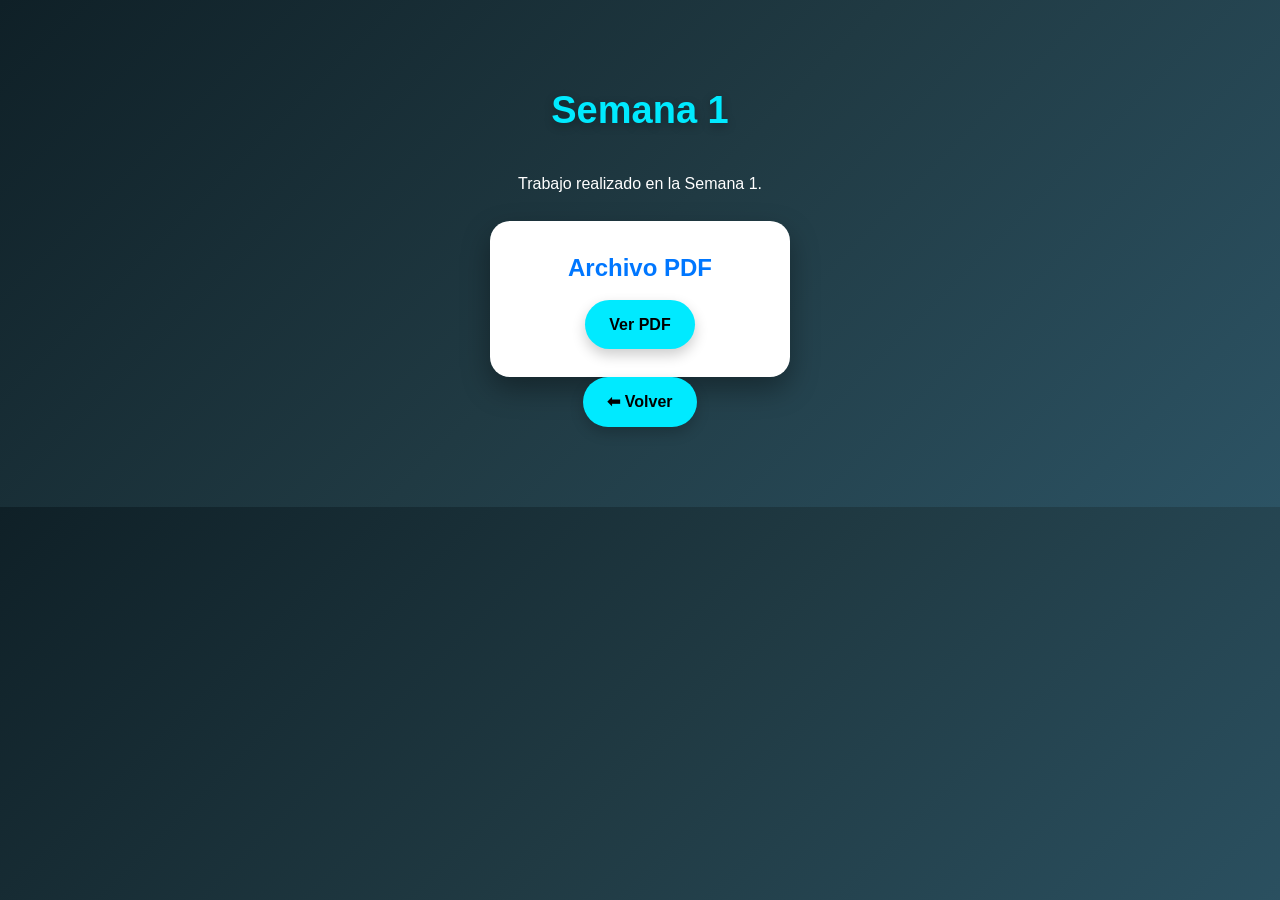
==== Semana 1/Index.html @ e11ccbf2 "Base 1" ====
<!DOCTYPE html>
<html lang="es">

<head>
<meta charset="UTF-8">
<title>Semana 1</title>
<link rel="stylesheet" href="../styles.css">
</head>

<body>

<section>

<h2>Semana 1</h2>

<p>Trabajo realizado en la Semana 1.</p>

<div class="cards">

<div class="card">

<h3>Archivo PDF</h3>

<a href="APLICACIONES 3.pdf" class="btn-doc">
Ver PDF
</a>

</div>

</div>

<a href="../index.html" class="btn-doc">
⬅ Volver
</a>

</section>

</body>
</html>
---- styles.css ----
/* =========================
   RESET GENERAL
========================= */

*{
margin:0;
padding:0;
box-sizing:border-box;
scroll-behavior:smooth;
font-family:'Segoe UI',Tahoma,Geneva,Verdana,sans-serif;
}

/* =========================
   BODY
========================= */

body{
background:linear-gradient(135deg,#0f2027,#203a43,#2c5364);
color:white;
line-height:1.6;
}

/* =========================
   NAVBAR
========================= */

nav{
display:flex;
justify-content:space-between;
align-items:center;
padding:18px 40px;
background:rgba(0,0,0,0.75);
backdrop-filter:blur(10px);
position:sticky;
top:0;
z-index:1000;
box-shadow:0 4px 12px rgba(0,0,0,0.30);
}

.logo{
display:flex;
align-items:center;
gap:12px;
font-size:20px;
font-weight:bold;
color:#00eaff;
}

.logo-img{
width:60px;
height:60px;
object-fit:contain;
background:white;
padding:5px;
border-radius:12px;
box-shadow:0 6px 15px rgba(0,0,0,0.30);
}

nav ul{
display:flex;
list-style:none;
gap:22px;
flex-wrap:wrap;
}

nav ul li a{
text-decoration:none;
color:white;
font-weight:600;
transition:0.3s;
}

nav ul li a:hover{
color:#00eaff;
}

/* =========================
   HERO
========================= */

.hero{
min-height:100vh;
display:flex;
flex-direction:column;
justify-content:center;
align-items:center;
text-align:center;
padding:40px;
}

.foto-perfil{
width:200px;
height:200px;
border-radius:50%;
object-fit:cover;
border:6px solid #00eaff;
box-shadow:0 10px 30px rgba(0,0,0,0.45);
margin-bottom:25px;
}

.hero h1{
font-size:52px;
color:#00eaff;
margin-bottom:18px;
text-shadow:0 3px 10px rgba(0,0,0,0.35);
}

.descripcion{
max-width:900px;
font-size:20px;
line-height:1.9;
color:#eafcff;
margin:auto;
}

/* =========================
   SECCIONES
========================= */

section{
padding:80px 40px;
text-align:center;
}

h2{
font-size:38px;
color:#00eaff;
margin-bottom:30px;
text-shadow:0 3px 10px rgba(0,0,0,0.30);
}

/* =========================
   BLOQUES ESPECIALES
========================= */

#herramientas{
background:rgba(255,255,255,0.04);
border-top:3px solid #00eaff;
border-bottom:3px solid #00eaff;
}

#unidad1{
background:rgba(0,0,0,0.18);
border-top:3px solid #00eaff;
border-bottom:3px solid #00eaff;
}

#unidad2{
background:rgba(0,0,0,0.18);
border-top:3px solid #0077ff;
border-bottom:3px solid #0077ff;
}

/* =========================
   CARDS
========================= */

.cards{
display:flex;
justify-content:center;
flex-wrap:wrap;
gap:28px;
margin-top:25px;
}

.card{
background:white;
color:#111;
width:300px;
padding:28px;
border-radius:20px;
box-shadow:0 12px 28px rgba(0,0,0,0.35);
transition:0.35s;
text-align:center;
}

.card:hover{
transform:translateY(-10px);
box-shadow:0 18px 35px rgba(0,0,0,0.45);
}

.card h3{
font-size:24px;
color:#0077ff;
margin-bottom:12px;
}

.card p{
font-size:16px;
margin-bottom:18px;
color:#333;
}

/* =========================
   BOTONES
========================= */

.btn-doc{
display:inline-block;
padding:12px 24px;
background:#00eaff;
color:#000;
text-decoration:none;
font-weight:bold;
border-radius:30px;
transition:0.3s;
box-shadow:0 6px 14px rgba(0,0,0,0.20);
}

.btn-doc:hover{
background:#0077ff;
color:white;
transform:scale(1.05);
}

/* =========================
   FOOTER
========================= */

footer{
background:#000;
padding:25px;
text-align:center;
font-size:15px;
margin-top:40px;
color:#ddd;
}

/* =========================
   RESPONSIVE TABLET
========================= */

@media(max-width:900px){

nav{
flex-direction:column;
gap:15px;
padding:20px;
}

nav ul{
justify-content:center;
}

.hero h1{
font-size:38px;
}

.descripcion{
font-size:18px;
}

}

/* =========================
   RESPONSIVE CELULAR
========================= */

@media(max-width:600px){

.logo{
flex-direction:column;
font-size:16px;
text-align:center;
}

.logo-img{
width:55px;
height:55px;
}

.hero{
padding:25px;
min-height:auto;
}

.foto-perfil{
width:160px;
height:160px;
}

.hero h1{
font-size:28px;
}

.descripcion{
font-size:16px;
line-height:1.7;
}

section{
padding:60px 20px;
}

h2{
font-size:28px;
}

.card{
width:100%;
max-width:320px;
padding:22px;
}

}
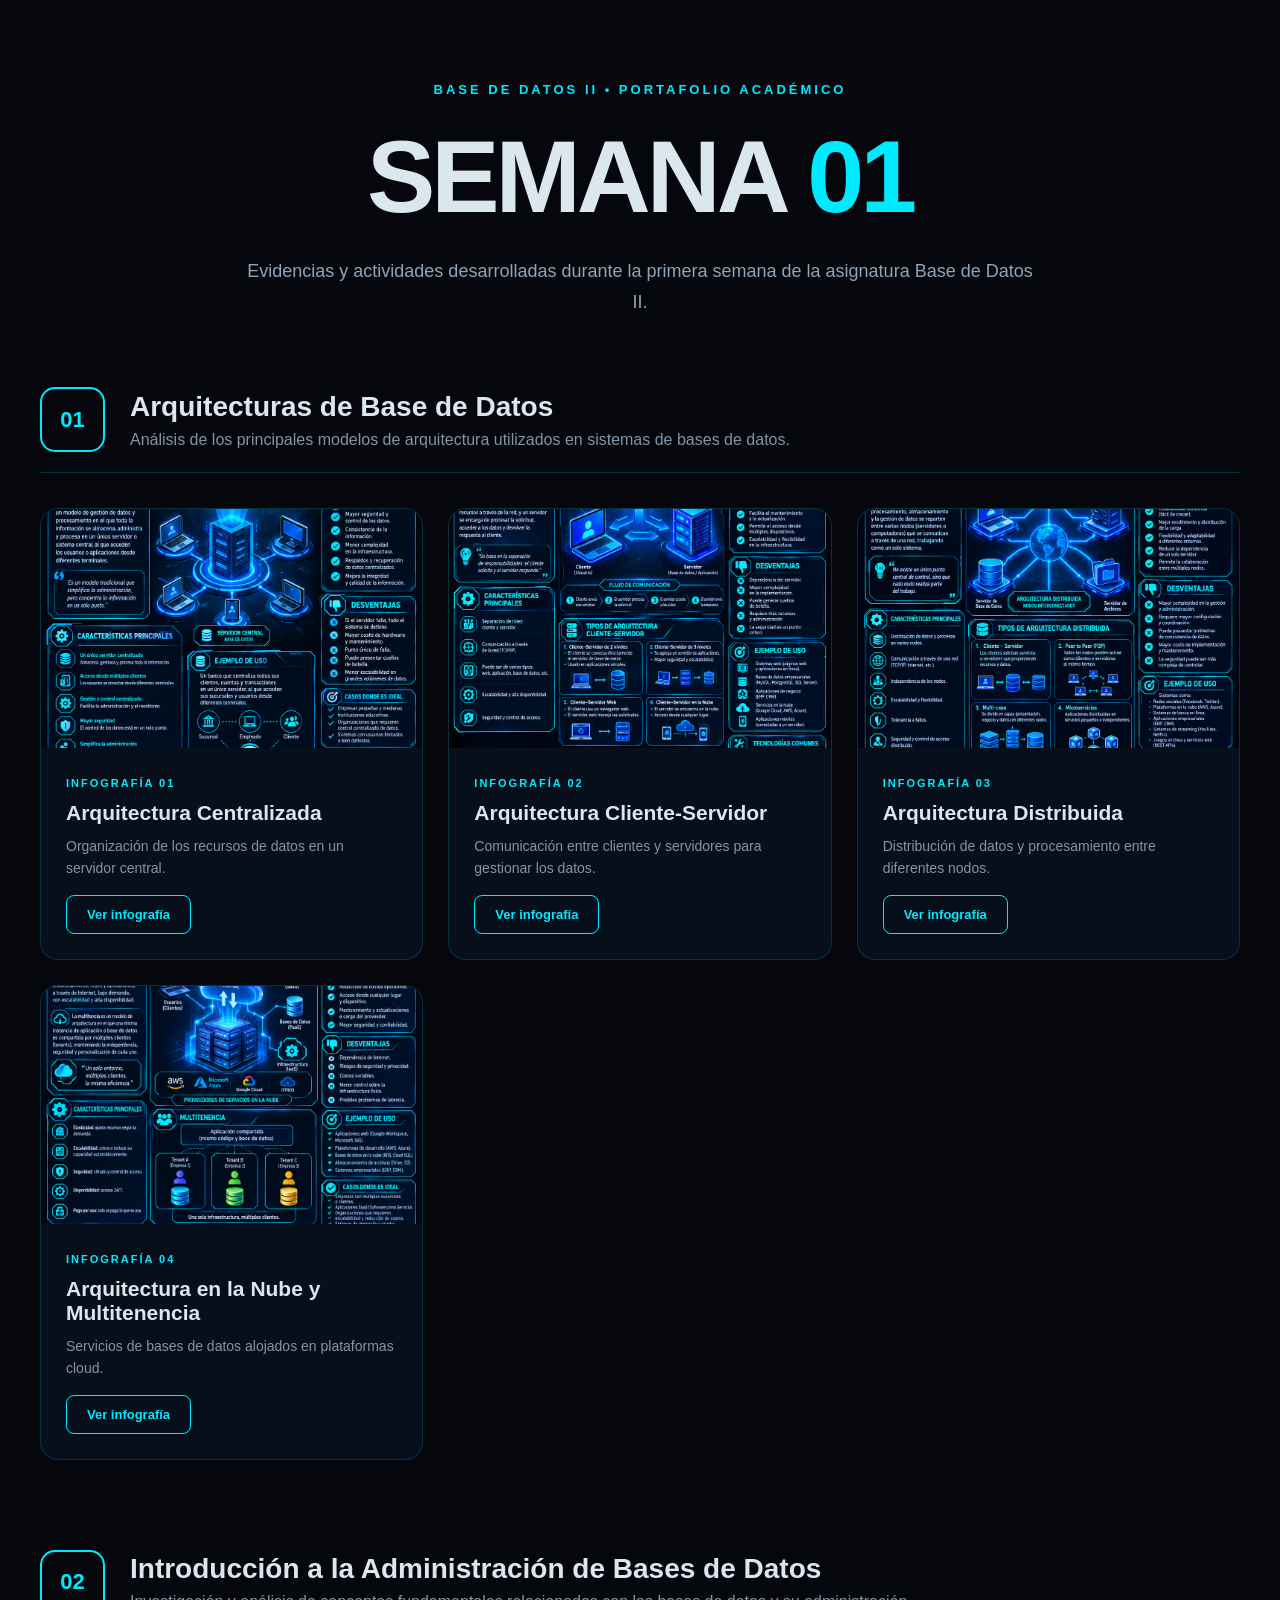
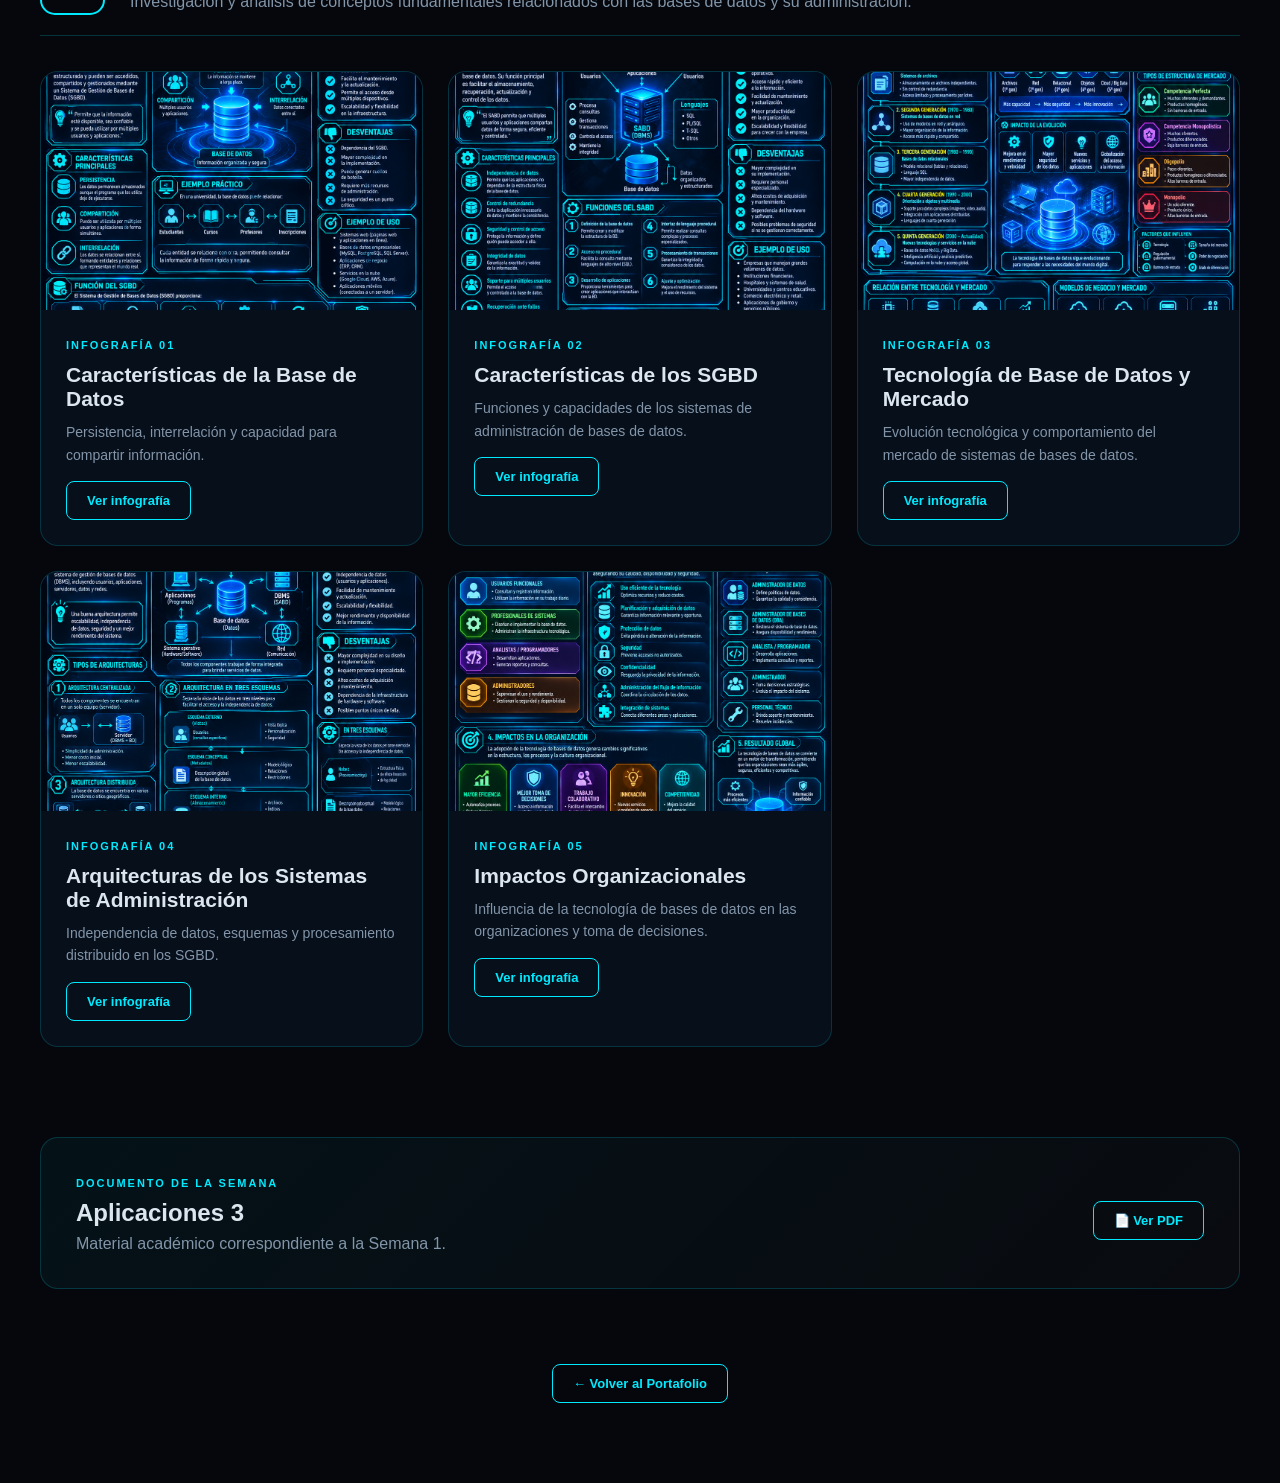
==== commit cb35bb9f: "1" ====
--- a/Semana 1/Index.html
+++ b/Semana 1/Index.html
@@ -2,38 +2,481 @@
 <html lang="es">
 
 <head>
-<meta charset="UTF-8">
-<title>Semana 1</title>
-<link rel="stylesheet" href="../styles.css">
+    <meta charset="UTF-8">
+
+    <meta name="viewport" content="width=device-width, initial-scale=1.0">
+
+    <title>Semana 1 | Base de Datos II</title>
+
+    <link rel="stylesheet" href="../styles.css">
 </head>
 
 <body>
 
-<section>
-
-<h2>Semana 1</h2>
-
-<p>Trabajo realizado en la Semana 1.</p>
-
-<div class="cards">
-
-<div class="card">
-
-<h3>Archivo PDF</h3>
-
-<a href="APLICACIONES 3.pdf" class="btn-doc">
-Ver PDF
-</a>
-
-</div>
-
-</div>
-
-<a href="../index.html" class="btn-doc">
-⬅ Volver
-</a>
+<section class="week-page">
+
+    <!-- ENCABEZADO -->
+
+    <div class="week-header">
+
+        <span class="week-label">
+            BASE DE DATOS II • PORTAFOLIO ACADÉMICO
+        </span>
+
+        <h1>
+            SEMANA <span>01</span>
+        </h1>
+
+        <p>
+            Evidencias y actividades desarrolladas durante la primera semana
+            de la asignatura Base de Datos II.
+        </p>
+
+    </div>
+
+
+    <!-- ACTIVIDAD 01 -->
+
+    <div class="activity-section">
+
+        <div class="activity-title">
+
+            <span class="activity-number">
+                01
+            </span>
+
+            <div>
+                <h2>Arquitecturas de Base de Datos</h2>
+
+                <p>
+                    Análisis de los principales modelos de arquitectura
+                    utilizados en sistemas de bases de datos.
+                </p>
+            </div>
+
+        </div>
+
+
+        <div class="infografia-grid">
+
+
+            <!-- CENTRALIZADA -->
+
+            <article class="infografia-card">
+
+                <div class="infografia-image">
+
+                    <img
+                        src="infografias/actividad-01/arquitectura-centralizada.png"
+                        alt="Arquitectura Centralizada">
+
+                </div>
+
+                <div class="infografia-info">
+
+                    <span>INFOGRAFÍA 01</span>
+
+                    <h3>
+                        Arquitectura Centralizada
+                    </h3>
+
+                    <p>
+                        Organización de los recursos de datos
+                        en un servidor central.
+                    </p>
+
+                    <a
+                        href="infografias/actividad-01/arquitectura-centralizada.png"
+                        target="_blank"
+                        class="btn-doc">
+                        Ver infografía
+                    </a>
+
+                </div>
+
+            </article>
+
+
+            <!-- CLIENTE SERVIDOR -->
+
+            <article class="infografia-card">
+
+                <div class="infografia-image">
+
+                    <img
+                        src="infografias/actividad-01/arquitectura-cliente-servidor.png"
+                        alt="Arquitectura Cliente Servidor">
+
+                </div>
+
+                <div class="infografia-info">
+
+                    <span>INFOGRAFÍA 02</span>
+
+                    <h3>
+                        Arquitectura Cliente-Servidor
+                    </h3>
+
+                    <p>
+                        Comunicación entre clientes y servidores
+                        para gestionar los datos.
+                    </p>
+
+                    <a
+                        href="infografias/actividad-01/arquitectura-cliente-servidor.png"
+                        target="_blank"
+                        class="btn-doc">
+                        Ver infografía
+                    </a>
+
+                </div>
+
+            </article>
+
+
+            <!-- DISTRIBUIDA -->
+
+            <article class="infografia-card">
+
+                <div class="infografia-image">
+
+                    <img
+                        src="infografias/actividad-01/arquitectura-distribuida.png"
+                        alt="Arquitectura Distribuida">
+
+                </div>
+
+                <div class="infografia-info">
+
+                    <span>INFOGRAFÍA 03</span>
+
+                    <h3>
+                        Arquitectura Distribuida
+                    </h3>
+
+                    <p>
+                        Distribución de datos y procesamiento
+                        entre diferentes nodos.
+                    </p>
+
+                    <a
+                        href="infografias/actividad-01/arquitectura-distribuida.png"
+                        target="_blank"
+                        class="btn-doc">
+                        Ver infografía
+                    </a>
+
+                </div>
+
+            </article>
+
+
+            <!-- NUBE -->
+
+            <article class="infografia-card">
+
+                <div class="infografia-image">
+
+                    <img
+                        src="infografias/actividad-01/arquitectura-nube-multitenencia.png"
+                        alt="Arquitectura en la Nube y Multitenencia">
+
+                </div>
+
+                <div class="infografia-info">
+
+                    <span>INFOGRAFÍA 04</span>
+
+                    <h3>
+                        Arquitectura en la Nube y Multitenencia
+                    </h3>
+
+                    <p>
+                        Servicios de bases de datos alojados
+                        en plataformas cloud.
+                    </p>
+
+                    <a
+                        href="infografias/actividad-01/arquitectura-nube-multitenencia.png"
+                        target="_blank"
+                        class="btn-doc">
+                        Ver infografía
+                    </a>
+
+                </div>
+
+            </article>
+
+
+        </div>
+
+    </div>
+
+
+    <!-- ACTIVIDAD 02 -->
+
+    <div class="activity-section">
+
+        <div class="activity-title">
+
+            <span class="activity-number">
+                02
+            </span>
+
+            <div>
+
+                <h2>
+                    Introducción a la Administración de Bases de Datos
+                </h2>
+
+                <p>
+                    Investigación y análisis de conceptos fundamentales
+                    relacionados con las bases de datos y su administración.
+                </p>
+
+            </div>
+
+        </div>
+
+
+        <div class="infografia-grid">
+
+
+            <!-- CARACTERÍSTICAS BD -->
+
+            <article class="infografia-card">
+
+                <div class="infografia-image">
+
+                    <img
+                        src="infografias/actividad-02/caracteristicas-base-datos.png"
+                        alt="Características de la Base de Datos">
+
+                </div>
+
+                <div class="infografia-info">
+
+                    <span>INFOGRAFÍA 01</span>
+
+                    <h3>
+                        Características de la Base de Datos
+                    </h3>
+
+                    <p>
+                        Persistencia, interrelación y capacidad
+                        para compartir información.
+                    </p>
+
+                    <a
+                        href="infografias/actividad-02/caracteristicas-base-datos.png"
+                        target="_blank"
+                        class="btn-doc">
+                        Ver infografía
+                    </a>
+
+                </div>
+
+            </article>
+
+
+            <!-- SGBD -->
+
+            <article class="infografia-card">
+
+                <div class="infografia-image">
+
+                    <img
+                        src="infografias/actividad-02/caracteristicas-sgbd.png"
+                        alt="Características de los Sistemas de Administración de Bases de Datos">
+
+                </div>
+
+                <div class="infografia-info">
+
+                    <span>INFOGRAFÍA 02</span>
+
+                    <h3>
+                        Características de los SGBD
+                    </h3>
+
+                    <p>
+                        Funciones y capacidades de los sistemas
+                        de administración de bases de datos.
+                    </p>
+
+                    <a
+                        href="infografias/actividad-02/caracteristicas-sgbd.png"
+                        target="_blank"
+                        class="btn-doc">
+                        Ver infografía
+                    </a>
+
+                </div>
+
+            </article>
+
+
+            <!-- TECNOLOGÍA -->
+
+            <article class="infografia-card">
+
+                <div class="infografia-image">
+
+                    <img
+                        src="infografias/actividad-02/tecnologia-base-datos-mercado.png"
+                        alt="Tecnología de Base de Datos y Mercado">
+
+                </div>
+
+                <div class="infografia-info">
+
+                    <span>INFOGRAFÍA 03</span>
+
+                    <h3>
+                        Tecnología de Base de Datos y Mercado
+                    </h3>
+
+                    <p>
+                        Evolución tecnológica y comportamiento
+                        del mercado de sistemas de bases de datos.
+                    </p>
+
+                    <a
+                        href="infografias/actividad-02/tecnologia-base-datos-mercado.png"
+                        target="_blank"
+                        class="btn-doc">
+                        Ver infografía
+                    </a>
+
+                </div>
+
+            </article>
+
+
+            <!-- ARQUITECTURAS SGBD -->
+
+            <article class="infografia-card">
+
+                <div class="infografia-image">
+
+                    <img
+                        src="infografias/actividad-02/arquitecturas-sistemas-administracion.png"
+                        alt="Arquitecturas de los Sistemas de Administración de Bases de Datos">
+
+                </div>
+
+                <div class="infografia-info">
+
+                    <span>INFOGRAFÍA 04</span>
+
+                    <h3>
+                        Arquitecturas de los Sistemas de Administración
+                    </h3>
+
+                    <p>
+                        Independencia de datos, esquemas y procesamiento
+                        distribuido en los SGBD.
+                    </p>
+
+                    <a
+                        href="infografias/actividad-02/arquitecturas-sistemas-administracion.png"
+                        target="_blank"
+                        class="btn-doc">
+                        Ver infografía
+                    </a>
+
+                </div>
+
+            </article>
+
+
+            <!-- IMPACTOS -->
+
+            <article class="infografia-card">
+
+                <div class="infografia-image">
+
+                    <img
+                        src="infografias/actividad-02/impactos-organizacionales.png"
+                        alt="Impactos Organizacionales de la Tecnología de Bases de Datos">
+
+                </div>
+
+                <div class="infografia-info">
+
+                    <span>INFOGRAFÍA 05</span>
+
+                    <h3>
+                        Impactos Organizacionales
+                    </h3>
+
+                    <p>
+                        Influencia de la tecnología de bases de datos
+                        en las organizaciones y toma de decisiones.
+                    </p>
+
+                    <a
+                        href="infografias/actividad-02/impactos-organizacionales.png"
+                        target="_blank"
+                        class="btn-doc">
+                        Ver infografía
+                    </a>
+
+                </div>
+
+            </article>
+
+
+        </div>
+
+    </div>
+
+
+    <!-- DOCUMENTO -->
+
+    <div class="document-section">
+
+        <div>
+
+            <span>
+                DOCUMENTO DE LA SEMANA
+            </span>
+
+            <h2>
+                Aplicaciones 3
+            </h2>
+
+            <p>
+                Material académico correspondiente a la Semana 1.
+            </p>
+
+        </div>
+
+        <a
+            href="APLICACIONES 3.pdf"
+            target="_blank"
+            class="btn-doc">
+            📄 Ver PDF
+        </a>
+
+    </div>
+
+
+    <!-- VOLVER -->
+
+    <div class="back-section">
+
+        <a
+            href="../index.html"
+            class="btn-doc">
+            ← Volver al Portafolio
+        </a>
+
+    </div>
+
 
 </section>
 
 </body>
+
 </html>
--- a/styles.css
+++ b/styles.css
@@ -1,305 +1,2133 @@
-/* =========================
-   RESET GENERAL
-========================= */
-
-*{
-margin:0;
-padding:0;
-box-sizing:border-box;
-scroll-behavior:smooth;
-font-family:'Segoe UI',Tahoma,Geneva,Verdana,sans-serif;
-}
-
-/* =========================
-   BODY
-========================= */
-
-body{
-background:linear-gradient(135deg,#0f2027,#203a43,#2c5364);
-color:white;
-line-height:1.6;
-}
-
-/* =========================
+/* =========================================================
+   VARIABLES
+========================================================= */
+
+:root {
+    --void: #05070c;
+    --panel: #0a1220;
+    --panel-alt: #0d1a2c;
+    --panel-light: #13233a;
+    --cyan: #00e5ff;
+    --cyan-bright: #7cf5ff;
+    --crimson: #ff3860;
+    --crimson-bright: #ff7a92;
+    --steel: #dbe6ef;
+    --steel-dim: #8ba0b5;
+    --hairline: rgba(124, 245, 255, 0.16);
+    --shadow-deep: 0 24px 60px rgba(0, 0, 0, 0.55);
+}
+
+
+/* =========================================================
+   GENERAL
+========================================================= */
+
+* {
+    margin: 0;
+    padding: 0;
+    box-sizing: border-box;
+}
+
+html {
+    scroll-behavior: smooth;
+}
+
+body {
+    background: var(--void);
+    color: var(--steel);
+    font-family: 'Inter', sans-serif;
+    overflow-x: hidden;
+}
+
+body.modal-open {
+    overflow: hidden;
+}
+
+a {
+    text-decoration: none;
+    color: inherit;
+}
+
+button,
+input {
+    font-family: inherit;
+}
+
+
+/* =========================================================
+   HUD BACKGROUND
+========================================================= */
+
+.hud-grid {
+    position: fixed;
+    inset: 0;
+    pointer-events: none;
+    z-index: -1;
+    opacity: 0.3;
+    background-image:
+        linear-gradient(rgba(0, 229, 255, 0.04) 1px, transparent 1px),
+        linear-gradient(90deg, rgba(0, 229, 255, 0.04) 1px, transparent 1px);
+    background-size: 50px 50px;
+}
+
+
+/* =========================================================
+   LOGIN
+========================================================= */
+
+.login-screen {
+    position: fixed;
+    inset: 0;
+    z-index: 10000;
+    display: flex;
+    align-items: center;
+    justify-content: center;
+    background:
+        radial-gradient(circle at center, rgba(0, 229, 255, 0.08), transparent 35%),
+        var(--void);
+    transition: opacity 0.5s ease, visibility 0.5s ease;
+}
+
+.login-screen.hidden {
+    opacity: 0;
+    visibility: hidden;
+    pointer-events: none;
+}
+
+.login-box {
+    width: 420px;
+    max-width: calc(100% - 30px);
+    padding: 40px 35px 30px;
+    background: rgba(10, 18, 32, 0.96);
+    border: 1px solid var(--cyan);
+    position: relative;
+    box-shadow: 0 0 30px rgba(0, 229, 255, 0.15), var(--shadow-deep);
+    animation: loginPulse 3s infinite;
+}
+
+.login-line {
+    position: absolute;
+    top: 0;
+    left: 10%;
+    width: 80%;
+    height: 2px;
+    background: var(--cyan);
+    box-shadow: 0 0 15px var(--cyan);
+}
+
+.login-logo-container {
+    text-align: center;
+    margin-bottom: 15px;
+}
+
+.login-logo {
+    width: 80px;
+    height: 80px;
+    object-fit: contain;
+}
+
+.login-status {
+    text-align: center;
+    color: #00ff88;
+    font-family: 'Orbitron', sans-serif;
+    font-size: 10px;
+    letter-spacing: 2px;
+    margin-bottom: 15px;
+}
+
+.login-box h1 {
+    text-align: center;
+    color: white;
+    font-family: 'Orbitron', sans-serif;
+    font-size: 21px;
+    letter-spacing: 2px;
+}
+
+.login-subtitle {
+    text-align: center;
+    margin-top: 8px;
+    color: var(--cyan);
+    font-family: 'Rajdhani', sans-serif;
+    font-size: 13px;
+    font-weight: 600;
+    letter-spacing: 3px;
+}
+
+.login-divider {
+    height: 1px;
+    background: var(--hairline);
+    margin: 25px 0;
+}
+
+.input-group {
+    margin-bottom: 18px;
+}
+
+.input-group label {
+    display: block;
+    margin-bottom: 7px;
+    color: var(--steel-dim);
+    font-family: 'Rajdhani', sans-serif;
+    font-weight: 700;
+    font-size: 12px;
+    letter-spacing: 1px;
+}
+
+.input-group label i {
+    color: var(--cyan);
+    margin-right: 5px;
+}
+
+.input-group input {
+    width: 100%;
+    padding: 13px;
+    background: var(--void);
+    color: white;
+    border: 1px solid var(--hairline);
+    outline: none;
+}
+
+.input-group input:focus {
+    border-color: var(--cyan);
+    box-shadow: 0 0 12px rgba(0, 229, 255, 0.12);
+}
+
+.login-btn {
+    width: 100%;
+    padding: 14px;
+    border: 1px solid var(--cyan);
+    background: var(--cyan);
+    color: var(--void);
+    font-family: 'Orbitron', sans-serif;
+    font-size: 12px;
+    font-weight: 700;
+    letter-spacing: 1px;
+    cursor: pointer;
+    transition: 0.25s;
+}
+
+.login-btn:hover {
+    background: var(--cyan-bright);
+    box-shadow: 0 0 20px rgba(0, 229, 255, 0.3);
+}
+
+.login-error {
+    min-height: 20px;
+    margin-top: 12px;
+    text-align: center;
+    color: var(--crimson-bright);
+    font-size: 12px;
+}
+
+.login-footer {
+    margin-top: 20px;
+    padding-top: 15px;
+    border-top: 1px solid var(--hairline);
+    text-align: center;
+    color: var(--steel-dim);
+    font-size: 9px;
+    letter-spacing: 1px;
+}
+
+@keyframes loginPulse {
+    0%, 100% {
+        box-shadow: 0 0 30px rgba(0, 229, 255, 0.12), var(--shadow-deep);
+    }
+    50% {
+        box-shadow: 0 0 45px rgba(0, 229, 255, 0.22), var(--shadow-deep);
+    }
+}
+
+
+/* =========================================================
+   PORTFOLIO
+   NOTA: el transform de aquí crea un "containing block" nuevo,
+   por eso el chatbot, el reproductor y el modal de PDF viven
+   FUERA de este contenedor en el HTML (como hermanos de body),
+   para que su position:fixed se ancle siempre a la ventana.
+========================================================= */
+
+.portfolio-content {
+    opacity: 0;
+    visibility: hidden;
+    transform: translateY(15px);
+}
+
+.portfolio-content.visible {
+    opacity: 1;
+    visibility: visible;
+    transform: translateY(0);
+    transition: opacity 0.6s ease, transform 0.6s ease;
+}
+
+
+/* =========================================================
    NAVBAR
-========================= */
-
-nav{
-display:flex;
-justify-content:space-between;
-align-items:center;
-padding:18px 40px;
-background:rgba(0,0,0,0.75);
-backdrop-filter:blur(10px);
-position:sticky;
-top:0;
-z-index:1000;
-box-shadow:0 4px 12px rgba(0,0,0,0.30);
-}
-
-.logo{
-display:flex;
-align-items:center;
-gap:12px;
-font-size:20px;
-font-weight:bold;
-color:#00eaff;
-}
-
-.logo-img{
-width:60px;
-height:60px;
-object-fit:contain;
-background:white;
-padding:5px;
-border-radius:12px;
-box-shadow:0 6px 15px rgba(0,0,0,0.30);
-}
-
-nav ul{
-display:flex;
-list-style:none;
-gap:22px;
-flex-wrap:wrap;
-}
-
-nav ul li a{
-text-decoration:none;
-color:white;
-font-weight:600;
-transition:0.3s;
-}
-
-nav ul li a:hover{
-color:#00eaff;
-}
-
-/* =========================
+========================================================= */
+
+.navbar {
+    position: sticky;
+    top: 0;
+    z-index: 1000;
+    background: rgba(5, 7, 12, 0.92);
+    backdrop-filter: blur(12px);
+    border-bottom: 1px solid var(--hairline);
+}
+
+.nav-container {
+    max-width: 1250px;
+    margin: auto;
+    padding: 14px 25px;
+    display: flex;
+    align-items: center;
+    justify-content: space-between;
+    gap: 25px;
+}
+
+.brand {
+    display: flex;
+    align-items: center;
+    gap: 12px;
+}
+
+.brand img {
+    width: 48px;
+    height: 48px;
+    object-fit: contain;
+}
+
+.brand-text {
+    display: flex;
+    flex-direction: column;
+}
+
+.brand-text strong {
+    color: white;
+    font-family: 'Orbitron', sans-serif;
+    font-size: 14px;
+    letter-spacing: 1px;
+}
+
+.brand-text span {
+    color: var(--cyan);
+    font-family: 'Rajdhani', sans-serif;
+    font-weight: 700;
+    font-size: 11px;
+}
+
+.brand-text small {
+    color: var(--steel-dim);
+    font-size: 8px;
+    margin-top: 2px;
+}
+
+.nav-links {
+    display: flex;
+    gap: 20px;
+    flex-wrap: wrap;
+    justify-content: flex-end;
+}
+
+.nav-links a {
+    color: var(--steel-dim);
+    font-family: 'Rajdhani', sans-serif;
+    font-size: 13px;
+    font-weight: 700;
+    transition: 0.2s;
+}
+
+.nav-links a:hover {
+    color: var(--cyan);
+}
+
+
+/* =========================================================
    HERO
-========================= */
-
-.hero{
-min-height:100vh;
-display:flex;
-flex-direction:column;
-justify-content:center;
-align-items:center;
-text-align:center;
-padding:40px;
-}
-
-.foto-perfil{
-width:200px;
-height:200px;
-border-radius:50%;
-object-fit:cover;
-border:6px solid #00eaff;
-box-shadow:0 10px 30px rgba(0,0,0,0.45);
-margin-bottom:25px;
-}
-
-.hero h1{
-font-size:52px;
-color:#00eaff;
-margin-bottom:18px;
-text-shadow:0 3px 10px rgba(0,0,0,0.35);
-}
-
-.descripcion{
-max-width:900px;
-font-size:20px;
-line-height:1.9;
-color:#eafcff;
-margin:auto;
-}
-
-/* =========================
+========================================================= */
+
+.hero {
+    padding: 100px 25px 60px;
+}
+
+.hero-container {
+    max-width: 1100px;
+    margin: auto;
+    display: grid;
+    grid-template-columns: 1fr 320px;
+    align-items: center;
+    gap: 80px;
+}
+
+.eyebrow {
+    display: flex;
+    align-items: center;
+    gap: 8px;
+    color: var(--cyan);
+    font-family: 'Rajdhani', sans-serif;
+    font-weight: 700;
+    font-size: 12px;
+    letter-spacing: 2px;
+    margin-bottom: 20px;
+}
+
+.eyebrow span {
+    width: 8px;
+    height: 8px;
+    background: var(--crimson);
+    border-radius: 50%;
+    box-shadow: 0 0 12px var(--crimson);
+}
+
+.hero h1 {
+    color: white;
+    font-family: 'Orbitron', sans-serif;
+    font-size: clamp(42px, 7vw, 75px);
+    line-height: 0.98;
+    letter-spacing: -2px;
+}
+
+.hero h1 span {
+    color: transparent;
+    -webkit-text-stroke: 1px var(--cyan);
+}
+
+.hero-description {
+    max-width: 680px;
+    margin-top: 28px;
+    color: var(--steel-dim);
+    line-height: 1.7;
+    font-size: 16px;
+}
+
+.hero-description strong {
+    color: var(--cyan-bright);
+}
+
+.hero-info {
+    margin-top: 30px;
+    display: flex;
+    flex-direction: column;
+    gap: 10px;
+}
+
+.hero-info div {
+    color: var(--steel-dim);
+    font-size: 13px;
+}
+
+.hero-info i {
+    width: 20px;
+    color: var(--cyan);
+}
+
+
+/* FOTO */
+
+.hero-profile {
+    display: flex;
+    flex-direction: column;
+    align-items: center;
+}
+
+.profile-frame {
+    position: relative;
+    width: 260px;
+    height: 320px;
+    border: 1px solid var(--cyan);
+    padding: 8px;
+    background: var(--panel);
+}
+
+.profile-frame img {
+    width: 100%;
+    height: 100%;
+    object-fit: cover;
+    display: block;
+    filter: saturate(0.85);
+}
+
+.profile-corner {
+    position: absolute;
+    width: 25px;
+    height: 25px;
+    border-color: var(--crimson);
+    z-index: 2;
+}
+
+.top-left {
+    top: -5px;
+    left: -5px;
+    border-top: 3px solid;
+    border-left: 3px solid;
+}
+
+.top-right {
+    top: -5px;
+    right: -5px;
+    border-top: 3px solid;
+    border-right: 3px solid;
+}
+
+.bottom-left {
+    bottom: -5px;
+    left: -5px;
+    border-bottom: 3px solid;
+    border-left: 3px solid;
+}
+
+.bottom-right {
+    bottom: -5px;
+    right: -5px;
+    border-bottom: 3px solid;
+    border-right: 3px solid;
+}
+
+.profile-label {
+    width: 260px;
+    padding: 12px;
+    border: 1px solid var(--hairline);
+    border-top: none;
+    background: var(--panel-alt);
+}
+
+.profile-label span {
+    display: block;
+    color: var(--steel-dim);
+    font-size: 8px;
+    letter-spacing: 2px;
+}
+
+.profile-label strong {
+    color: white;
+    font-family: 'Orbitron', sans-serif;
+    font-size: 11px;
+}
+
+
+/* =========================================================
+   STATS
+========================================================= */
+
+.stats-section {
+    padding: 20px 25px 70px;
+}
+
+.stats-container {
+    max-width: 1100px;
+    margin: auto;
+    display: grid;
+    grid-template-columns: repeat(4, 1fr);
+    border: 1px solid var(--hairline);
+}
+
+.stat-card {
+    padding: 25px;
+    border-right: 1px solid var(--hairline);
+    background: rgba(10, 18, 32, 0.55);
+}
+
+.stat-card:last-child {
+    border-right: none;
+}
+
+.stat-card span {
+    display: block;
+    color: var(--steel-dim);
+    font-size: 9px;
+    letter-spacing: 2px;
+    margin-bottom: 8px;
+}
+
+.stat-card strong {
+    color: var(--cyan);
+    font-family: 'Orbitron', sans-serif;
+    font-size: 13px;
+}
+
+
+/* =========================================================
    SECCIONES
-========================= */
-
-section{
-padding:80px 40px;
-text-align:center;
-}
-
-h2{
-font-size:38px;
-color:#00eaff;
-margin-bottom:30px;
-text-shadow:0 3px 10px rgba(0,0,0,0.30);
-}
-
-/* =========================
-   BLOQUES ESPECIALES
-========================= */
-
-#herramientas{
-background:rgba(255,255,255,0.04);
-border-top:3px solid #00eaff;
-border-bottom:3px solid #00eaff;
-}
-
-#unidad1{
-background:rgba(0,0,0,0.18);
-border-top:3px solid #00eaff;
-border-bottom:3px solid #00eaff;
-}
-
-#unidad2{
-background:rgba(0,0,0,0.18);
-border-top:3px solid #0077ff;
-border-bottom:3px solid #0077ff;
-}
-
-/* =========================
-   CARDS
-========================= */
-
-.cards{
-display:flex;
-justify-content:center;
-flex-wrap:wrap;
-gap:28px;
-margin-top:25px;
-}
-
-.card{
-background:white;
-color:#111;
-width:300px;
-padding:28px;
-border-radius:20px;
-box-shadow:0 12px 28px rgba(0,0,0,0.35);
-transition:0.35s;
-text-align:center;
-}
-
-.card:hover{
-transform:translateY(-10px);
-box-shadow:0 18px 35px rgba(0,0,0,0.45);
-}
-
-.card h3{
-font-size:24px;
-color:#0077ff;
-margin-bottom:12px;
-}
-
-.card p{
-font-size:16px;
-margin-bottom:18px;
-color:#333;
-}
-
-/* =========================
-   BOTONES
-========================= */
-
-.btn-doc{
-display:inline-block;
-padding:12px 24px;
-background:#00eaff;
-color:#000;
-text-decoration:none;
-font-weight:bold;
-border-radius:30px;
-transition:0.3s;
-box-shadow:0 6px 14px rgba(0,0,0,0.20);
-}
-
-.btn-doc:hover{
-background:#0077ff;
-color:white;
-transform:scale(1.05);
-}
-
-/* =========================
+========================================================= */
+
+.section {
+    max-width: 1100px;
+    margin: auto;
+    padding: 80px 25px;
+}
+
+.section-heading {
+    display: flex;
+    align-items: center;
+    gap: 18px;
+    margin-bottom: 35px;
+}
+
+.section-number {
+    color: var(--crimson);
+    font-family: 'Orbitron', sans-serif;
+    font-size: 20px;
+}
+
+.section-heading span {
+    color: var(--cyan);
+    font-size: 10px;
+    font-weight: 700;
+    letter-spacing: 2px;
+}
+
+.section-heading h2 {
+    margin-top: 5px;
+    color: white;
+    font-family: 'Orbitron', sans-serif;
+    font-size: clamp(20px, 4vw, 30px);
+}
+
+
+/* =========================================================
+   INFORMACIÓN
+========================================================= */
+
+.info-grid {
+    display: grid;
+    grid-template-columns: repeat(2, 1fr);
+    gap: 15px;
+}
+
+.info-card {
+    padding: 25px;
+    min-height: 190px;
+    border: 1px solid var(--hairline);
+    background: var(--panel);
+    transition: 0.25s;
+}
+
+.info-card:hover {
+    border-color: var(--cyan);
+    transform: translateY(-3px);
+}
+
+.large-card {
+    grid-column: span 2;
+}
+
+.card-icon {
+    color: var(--cyan);
+    font-size: 22px;
+    margin-bottom: 20px;
+}
+
+.info-card > span {
+    color: var(--steel-dim);
+    font-size: 9px;
+    letter-spacing: 2px;
+}
+
+.info-card h3 {
+    color: white;
+    margin-top: 7px;
+    font-family: 'Rajdhani', sans-serif;
+    font-size: 22px;
+}
+
+.info-card p {
+    margin-top: 6px;
+    color: var(--steel-dim);
+}
+
+
+/* =========================================================
+   UNIDAD I
+========================================================= */
+
+.unit-intro {
+    display: flex;
+    gap: 20px;
+    align-items: flex-start;
+    padding: 25px;
+    margin-bottom: 25px;
+    border-left: 3px solid var(--cyan);
+    background: var(--panel);
+}
+
+.unit-badge {
+    padding: 10px;
+    border: 1px solid var(--crimson);
+    color: var(--crimson-bright);
+    font-family: 'Orbitron', sans-serif;
+    font-size: 10px;
+    white-space: nowrap;
+}
+
+.unit-intro h3 {
+    color: white;
+    font-family: 'Rajdhani', sans-serif;
+    font-size: 22px;
+}
+
+.unit-intro p {
+    margin-top: 8px;
+    color: var(--steel-dim);
+    line-height: 1.6;
+}
+
+.material-card {
+    display: flex;
+    gap: 20px;
+    align-items: flex-start;
+    padding: 25px;
+    margin-bottom: 25px;
+    border: 1px solid var(--crimson);
+    background: linear-gradient(135deg, rgba(255, 56, 96, 0.06), rgba(0, 229, 255, 0.04));
+    cursor: pointer;
+    transition: 0.25s;
+}
+
+.material-card:hover {
+    border-color: var(--crimson-bright);
+    box-shadow: 0 0 18px rgba(255, 56, 96, 0.08);
+}
+
+.material-card:focus-visible {
+    outline: 2px solid var(--crimson);
+    outline-offset: 3px;
+}
+
+.material-icon {
+    min-width: 50px;
+    height: 50px;
+    display: flex;
+    align-items: center;
+    justify-content: center;
+    border: 1px solid var(--crimson);
+    color: var(--crimson-bright);
+    font-size: 20px;
+}
+
+.material-content {
+    flex: 1;
+}
+
+.material-content > span {
+    color: var(--crimson-bright);
+    font-size: 9px;
+    letter-spacing: 2px;
+}
+
+.material-content h3 {
+    margin: 7px 0;
+    color: white;
+    font-family: 'Rajdhani', sans-serif;
+    font-size: 19px;
+}
+
+.material-content p {
+    color: var(--steel-dim);
+    line-height: 1.55;
+    font-size: 13px;
+}
+
+.weeks-grid {
+    display: grid;
+    grid-template-columns: repeat(2, 1fr);
+    gap: 15px;
+}
+
+.week-card {
+    display: flex;
+    gap: 18px;
+    padding: 25px;
+    background: var(--panel);
+    border: 1px solid var(--hairline);
+    transition: 0.25s;
+    cursor: pointer;
+    position: relative;
+}
+
+.week-card:hover {
+    border-color: var(--cyan);
+    box-shadow: 0 0 18px rgba(0, 229, 255, 0.08);
+}
+
+.week-card:focus-visible {
+    outline: 2px solid var(--cyan);
+    outline-offset: 3px;
+}
+
+.week-number {
+    color: var(--crimson);
+    font-family: 'Orbitron', sans-serif;
+    font-size: 25px;
+    font-weight: 800;
+}
+
+.week-content {
+    flex: 1;
+}
+
+.week-content > span {
+    color: var(--cyan);
+    font-size: 9px;
+    letter-spacing: 2px;
+}
+
+.week-content h3 {
+    margin: 7px 0;
+    color: white;
+    font-family: 'Rajdhani', sans-serif;
+    font-size: 19px;
+}
+
+.week-content p {
+    color: var(--steel-dim);
+    line-height: 1.55;
+    font-size: 13px;
+}
+
+.week-pdf-hint {
+    margin-top: 14px;
+    display: inline-flex;
+    align-items: center;
+    gap: 7px;
+    padding: 6px 10px;
+    border: 1px solid var(--hairline);
+    color: var(--cyan);
+    font-family: 'Rajdhani', sans-serif;
+    font-size: 11px;
+    font-weight: 700;
+    letter-spacing: 0.5px;
+    transition: 0.2s;
+}
+
+.week-card:hover .week-pdf-hint {
+    border-color: var(--cyan);
+    background: rgba(0, 229, 255, 0.06);
+}
+
+
+/* =========================================================
+   UNIDADES
+========================================================= */
+
+.units-grid {
+    display: grid;
+    grid-template-columns: repeat(3, 1fr);
+    gap: 15px;
+}
+
+.unit-card {
+    padding: 25px;
+    background: var(--panel);
+    border: 1px solid var(--hairline);
+    min-height: 310px;
+    transition: 0.25s;
+}
+
+.unit-card:hover {
+    border-color: var(--cyan);
+    transform: translateY(-4px);
+}
+
+.unit-card-top {
+    display: flex;
+    justify-content: space-between;
+    align-items: center;
+    color: var(--cyan);
+}
+
+.unit-card-top span {
+    font-family: 'Orbitron', sans-serif;
+    font-size: 10px;
+}
+
+.unit-card-top i {
+    font-size: 20px;
+}
+
+.unit-card h3 {
+    margin-top: 30px;
+    color: white;
+    font-family: 'Rajdhani', sans-serif;
+    font-size: 21px;
+    line-height: 1.2;
+}
+
+.unit-card p {
+    margin-top: 15px;
+    color: var(--steel-dim);
+    line-height: 1.55;
+    font-size: 13px;
+}
+
+.unit-tags {
+    display: flex;
+    flex-wrap: wrap;
+    gap: 6px;
+    margin-top: 20px;
+}
+
+.unit-tags span {
+    padding: 5px 7px;
+    border: 1px solid var(--hairline);
+    color: var(--cyan);
+    font-size: 8px;
+    letter-spacing: 1px;
+}
+
+
+/* =========================================================
+   EVIDENCIAS
+========================================================= */
+
+.evidence-grid {
+    display: grid;
+    grid-template-columns: repeat(3, 1fr);
+    gap: 15px;
+}
+
+.evidence-card {
+    padding: 30px;
+    background: var(--panel);
+    border: 1px solid var(--hairline);
+}
+
+.evidence-icon {
+    width: 50px;
+    height: 50px;
+    display: flex;
+    align-items: center;
+    justify-content: center;
+    border: 1px solid var(--cyan);
+    color: var(--cyan);
+    font-family: 'Orbitron', sans-serif;
+    font-weight: 700;
+    margin-bottom: 20px;
+}
+
+.evidence-card h3 {
+    color: white;
+    font-family: 'Rajdhani', sans-serif;
+    font-size: 20px;
+}
+
+.evidence-card p {
+    margin-top: 10px;
+    color: var(--steel-dim);
+    font-size: 13px;
+    line-height: 1.6;
+}
+
+
+/* =========================================================
+   EVALUACIÓN
+========================================================= */
+
+.evaluation-grid {
+    display: grid;
+    grid-template-columns: 1fr 1fr;
+    gap: 20px;
+}
+
+.evaluation-chart,
+.requirements-card {
+    padding: 30px;
+    background: var(--panel);
+    border: 1px solid var(--hairline);
+}
+
+.percentage-item {
+    margin-bottom: 22px;
+}
+
+.percentage-item > div:first-child {
+    display: flex;
+    justify-content: space-between;
+    margin-bottom: 7px;
+}
+
+.percentage-item span {
+    color: var(--steel-dim);
+    font-size: 10px;
+    letter-spacing: 1px;
+}
+
+.percentage-item strong {
+    color: var(--cyan);
+    font-family: 'Orbitron', sans-serif;
+    font-size: 11px;
+}
+
+.percentage-bar {
+    width: 100%;
+    height: 6px;
+    background: var(--panel-light);
+}
+
+.percentage-bar span {
+    display: block;
+    height: 100%;
+    background: var(--cyan);
+}
+
+.requirement {
+    display: flex;
+    gap: 15px;
+    padding-bottom: 20px;
+    margin-bottom: 20px;
+    border-bottom: 1px solid var(--hairline);
+}
+
+.requirement:last-child {
+    border-bottom: none;
+    margin-bottom: 0;
+    padding-bottom: 0;
+}
+
+.requirement > i {
+    color: var(--cyan);
+    font-size: 20px;
+}
+
+.requirement span {
+    display: block;
+    color: var(--steel-dim);
+    font-size: 9px;
+    letter-spacing: 1px;
+}
+
+.requirement strong {
+    display: block;
+    margin-top: 3px;
+    color: white;
+    font-family: 'Orbitron', sans-serif;
+    font-size: 23px;
+}
+
+.requirement p {
+    margin-top: 5px;
+    color: var(--steel-dim);
+    font-size: 12px;
+}
+
+
+/* =========================================================
+   RAKION
+========================================================= */
+
+.rakion-section {
+    padding-top: 30px;
+}
+
+.rakion-box {
+    display: flex;
+    gap: 25px;
+    align-items: center;
+    padding: 35px;
+    border: 1px solid var(--crimson);
+    background: linear-gradient(135deg, rgba(255, 56, 96, 0.08), rgba(0, 229, 255, 0.04));
+}
+
+.rakion-icon {
+    min-width: 65px;
+    height: 65px;
+    display: flex;
+    align-items: center;
+    justify-content: center;
+    border: 1px solid var(--crimson);
+    color: var(--crimson);
+    font-size: 25px;
+}
+
+.rakion-box span {
+    color: var(--crimson-bright);
+    font-size: 9px;
+    letter-spacing: 2px;
+}
+
+.rakion-box h2 {
+    margin-top: 5px;
+    color: white;
+    font-family: 'Orbitron', sans-serif;
+    font-size: 23px;
+}
+
+.rakion-box p {
+    margin-top: 10px;
+    color: var(--steel-dim);
+    line-height: 1.6;
+}
+
+
+/* =========================================================
+   CONTACTO
+========================================================= */
+
+.contact-card {
+    display: grid;
+    grid-template-columns: repeat(2, 1fr);
+    border: 1px solid var(--hairline);
+}
+
+.contact-item {
+    display: flex;
+    gap: 15px;
+    padding: 25px;
+    border-right: 1px solid var(--hairline);
+    border-bottom: 1px solid var(--hairline);
+    background: var(--panel);
+}
+
+.contact-item > i {
+    color: var(--cyan);
+    font-size: 20px;
+}
+
+.contact-item span {
+    display: block;
+    color: var(--steel-dim);
+    font-size: 8px;
+    letter-spacing: 2px;
+}
+
+.contact-item strong {
+    display: block;
+    margin-top: 5px;
+    color: white;
+    font-family: 'Rajdhani', sans-serif;
+    font-size: 17px;
+}
+
+
+/* =========================================================
    FOOTER
-========================= */
-
-footer{
-background:#000;
-padding:25px;
-text-align:center;
-font-size:15px;
-margin-top:40px;
-color:#ddd;
-}
-
-/* =========================
-   RESPONSIVE TABLET
-========================= */
-
-@media(max-width:900px){
-
-nav{
-flex-direction:column;
-gap:15px;
-padding:20px;
-}
-
-nav ul{
-justify-content:center;
-}
-
-.hero h1{
-font-size:38px;
-}
-
-.descripcion{
-font-size:18px;
-}
-
-}
-
-/* =========================
-   RESPONSIVE CELULAR
-========================= */
-
-@media(max-width:600px){
-
-.logo{
-flex-direction:column;
-font-size:16px;
-text-align:center;
-}
-
-.logo-img{
-width:55px;
-height:55px;
-}
-
-.hero{
-padding:25px;
-min-height:auto;
-}
-
-.foto-perfil{
-width:160px;
-height:160px;
-}
-
-.hero h1{
-font-size:28px;
-}
-
-.descripcion{
-font-size:16px;
-line-height:1.7;
-}
-
-section{
-padding:60px 20px;
-}
-
-h2{
-font-size:28px;
-}
-
-.card{
-width:100%;
-max-width:320px;
-padding:22px;
-}
+========================================================= */
+
+.footer {
+    padding: 35px 25px;
+    border-top: 1px solid var(--hairline);
+    max-width: 1100px;
+    margin: auto;
+    display: flex;
+    justify-content: space-between;
+    align-items: center;
+}
+
+.footer strong {
+    display: block;
+    color: white;
+    font-family: 'Orbitron', sans-serif;
+    font-size: 10px;
+}
+
+.footer span {
+    display: block;
+    color: var(--cyan);
+    font-size: 9px;
+    margin-top: 5px;
+}
+
+.footer p {
+    color: var(--steel-dim);
+    font-size: 10px;
+}
+
+
+/* =========================================================
+   CHATBOT
+   (vive fuera de #portfolio en el HTML para que este
+   position:fixed quede anclado a la ventana, no al
+   contenedor con transform)
+========================================================= */
+
+.chatbot-container {
+    position: fixed;
+    right: 25px;
+    bottom: 25px;
+    z-index: 9999;
+}
+
+.chat-toggle {
+    width: 65px;
+    height: 65px;
+    border-radius: 50%;
+    border: 2px solid var(--cyan);
+    background: var(--panel);
+    color: var(--cyan);
+    font-size: 25px;
+    cursor: pointer;
+    box-shadow: 0 0 10px rgba(0, 229, 255, 0.4), 0 0 25px rgba(0, 229, 255, 0.15);
+    transition: 0.3s;
+}
+
+.chat-toggle:hover {
+    transform: scale(1.08);
+    box-shadow: 0 0 15px rgba(0, 229, 255, 0.7), 0 0 35px rgba(0, 229, 255, 0.3);
+}
+
+.chat-window {
+    position: absolute;
+    right: 0;
+    bottom: 80px;
+    width: 370px;
+    height: 550px;
+    background: rgba(5, 7, 12, 0.98);
+    border: 1px solid var(--cyan);
+    box-shadow: 0 0 20px rgba(0, 229, 255, 0.2), 0 25px 60px rgba(0, 0, 0, 0.7);
+    display: none;
+    flex-direction: column;
+    overflow: hidden;
+}
+
+.chat-window.active {
+    display: flex;
+    animation: chatOpen 0.25s ease;
+}
+
+@keyframes chatOpen {
+    from {
+        opacity: 0;
+        transform: translateY(15px) scale(0.96);
+    }
+    to {
+        opacity: 1;
+        transform: translateY(0) scale(1);
+    }
+}
+
+
+/* HEADER */
+
+.chat-header {
+    height: 75px;
+    min-height: 75px;
+    background: linear-gradient(135deg, rgba(0, 229, 255, 0.12), rgba(255, 56, 96, 0.08));
+    border-bottom: 1px solid var(--hairline);
+    display: flex;
+    align-items: center;
+    justify-content: space-between;
+    padding: 0 15px;
+}
+
+.chat-header-info {
+    display: flex;
+    align-items: center;
+    gap: 12px;
+}
+
+.bot-icon {
+    width: 43px;
+    height: 43px;
+    border: 1px solid var(--cyan);
+    display: flex;
+    align-items: center;
+    justify-content: center;
+    color: var(--cyan);
+    font-size: 19px;
+    background: var(--panel);
+}
+
+.chat-header h3 {
+    margin: 0;
+    color: white;
+    font-family: 'Orbitron', sans-serif;
+    font-size: 14px;
+    letter-spacing: 1px;
+}
+
+.chat-header span {
+    display: block;
+    margin-top: 4px;
+    font-size: 10px;
+    color: var(--steel-dim);
+    letter-spacing: 1px;
+}
+
+.chat-header span i {
+    color: #00ff88;
+    font-size: 7px;
+    margin-right: 4px;
+}
+
+.chat-close {
+    background: transparent;
+    border: none;
+    color: var(--steel-dim);
+    font-size: 20px;
+    cursor: pointer;
+}
+
+.chat-close:hover {
+    color: var(--crimson);
+}
+
+
+/* MENSAJES */
+
+.chat-messages {
+    flex: 1;
+    padding: 15px;
+    overflow-y: auto;
+    display: flex;
+    flex-direction: column;
+    gap: 12px;
+}
+
+.message {
+    max-width: 88%;
+    padding: 12px 14px;
+    font-size: 14px;
+    line-height: 1.45;
+    border-radius: 4px;
+}
+
+.bot-message {
+    align-self: flex-start;
+    background: var(--panel-alt);
+    border-left: 3px solid var(--cyan);
+    color: var(--steel);
+}
+
+.user-message {
+    align-self: flex-end;
+    background: rgba(255, 56, 96, 0.12);
+    border-right: 3px solid var(--crimson);
+    color: white;
+    text-align: right;
+}
+
+.message-label {
+    font-family: 'Orbitron', sans-serif;
+    font-size: 9px;
+    color: var(--cyan);
+    letter-spacing: 1px;
+    margin-bottom: 5px;
+}
+
+
+/* PREGUNTAS */
+
+.quick-questions {
+    padding: 10px;
+    border-top: 1px solid var(--hairline);
+    display: flex;
+    gap: 6px;
+    flex-wrap: wrap;
+    max-height: 115px;
+    overflow-y: auto;
+}
+
+.quick-btn {
+    background: transparent;
+    border: 1px solid var(--hairline);
+    color: var(--steel-dim);
+    padding: 5px 8px;
+    font-family: 'Rajdhani', sans-serif;
+    font-size: 11px;
+    cursor: pointer;
+    transition: 0.2s;
+}
+
+.quick-btn:hover {
+    color: var(--cyan);
+    border-color: var(--cyan);
+    background: rgba(0, 229, 255, 0.05);
+}
+
+
+/* INPUT */
+
+.chat-input-area {
+    display: flex;
+    padding: 10px;
+    border-top: 1px solid var(--hairline);
+    background: var(--panel);
+}
+
+.chat-input-area input {
+    flex: 1;
+    min-width: 0;
+    background: var(--void);
+    border: 1px solid var(--hairline);
+    outline: none;
+    color: white;
+    padding: 11px;
+    font-family: 'Rajdhani', sans-serif;
+    font-size: 14px;
+}
+
+.chat-input-area input:focus {
+    border-color: var(--cyan);
+}
+
+.chat-input-area button {
+    width: 45px;
+    margin-left: 6px;
+    border: 1px solid var(--cyan);
+    background: var(--cyan);
+    color: var(--void);
+    cursor: pointer;
+}
+
+.chat-input-area button:hover {
+    background: var(--cyan-bright);
+}
+
+
+/* SCROLL */
+
+.chat-messages::-webkit-scrollbar,
+.quick-questions::-webkit-scrollbar {
+    width: 5px;
+}
+
+.chat-messages::-webkit-scrollbar-thumb,
+.quick-questions::-webkit-scrollbar-thumb {
+    background: var(--cyan);
+}
+
+
+/* =========================================================
+   REPRODUCTOR DE MÚSICA
+   (también vive fuera de #portfolio, junto al chatbot,
+   por la misma razón del transform)
+========================================================= */
+
+.music-player {
+    position: fixed;
+    left: 25px;
+    bottom: 25px;
+    z-index: 9999;
+}
+
+.music-toggle {
+    width: 55px;
+    height: 55px;
+    border-radius: 50%;
+    border: 2px solid var(--crimson);
+    background: var(--panel);
+    color: var(--crimson-bright);
+    font-size: 18px;
+    cursor: pointer;
+    box-shadow: 0 0 10px rgba(255, 56, 96, 0.3), 0 0 25px rgba(255, 56, 96, 0.1);
+    transition: 0.3s;
+}
+
+.music-toggle:hover {
+    transform: scale(1.08);
+}
+
+.music-toggle.playing {
+    animation: musicPulse 1.8s infinite;
+}
+
+@keyframes musicPulse {
+    0%, 100% {
+        box-shadow: 0 0 10px rgba(255, 56, 96, 0.3), 0 0 25px rgba(255, 56, 96, 0.1);
+    }
+    50% {
+        box-shadow: 0 0 18px rgba(255, 56, 96, 0.6), 0 0 40px rgba(255, 56, 96, 0.25);
+    }
+}
+
+.music-note {
+    position: absolute;
+    top: -8px;
+    right: -8px;
+    width: 16px;
+    height: 16px;
+    display: none;
+    align-items: center;
+    justify-content: center;
+    background: var(--crimson);
+    color: white;
+    font-size: 8px;
+    border-radius: 50%;
+}
+
+.music-toggle.playing .music-note {
+    display: flex;
+}
+
+
+/* =========================================================
+   MODAL DE PDF POR SEMANA
+========================================================= */
+
+.pdf-modal {
+    position: fixed;
+    inset: 0;
+    z-index: 10001;
+    display: none;
+    align-items: center;
+    justify-content: center;
+    padding: 20px;
+    background: rgba(5, 7, 12, 0.85);
+    backdrop-filter: blur(6px);
+}
+
+.pdf-modal.active {
+    display: flex;
+    animation: chatOpen 0.2s ease;
+}
+
+.pdf-modal-box {
+    width: 100%;
+    max-width: 820px;
+    height: 85vh;
+    max-height: 720px;
+    background: rgba(5, 7, 12, 0.98);
+    border: 1px solid var(--cyan);
+    box-shadow: 0 0 30px rgba(0, 229, 255, 0.15), var(--shadow-deep);
+    display: flex;
+    flex-direction: column;
+}
+
+.pdf-modal-header {
+    padding: 20px 25px;
+    border-bottom: 1px solid var(--hairline);
+    display: flex;
+    justify-content: space-between;
+    align-items: flex-start;
+    background: linear-gradient(135deg, rgba(0, 229, 255, 0.1), rgba(255, 56, 96, 0.06));
+}
+
+.pdf-modal-header span {
+    color: var(--cyan);
+    font-size: 10px;
+    letter-spacing: 2px;
+}
+
+.pdf-modal-header h3 {
+    margin-top: 5px;
+    color: white;
+    font-family: 'Rajdhani', sans-serif;
+    font-size: 19px;
+}
+
+.pdf-modal-close {
+    background: transparent;
+    border: none;
+    color: var(--steel-dim);
+    font-size: 20px;
+    cursor: pointer;
+}
+
+.pdf-modal-close:hover {
+    color: var(--crimson);
+}
+
+.pdf-modal-body {
+    flex: 1;
+    padding: 20px 25px;
+    display: flex;
+    flex-direction: column;
+    gap: 15px;
+    overflow: hidden;
+}
+
+.pdf-viewer-wrap {
+    flex: 1;
+    border: 1px solid var(--hairline);
+    overflow: hidden;
+    display: none;
+}
+
+.pdf-viewer {
+    width: 100%;
+    height: 100%;
+    border: none;
+    background: white;
+}
+
+.pdf-empty-state {
+    flex: 1;
+    display: flex;
+    flex-direction: column;
+    align-items: center;
+    justify-content: center;
+    gap: 12px;
+    border: 1px dashed var(--hairline);
+    color: var(--steel-dim);
+    text-align: center;
+    padding: 20px;
+}
+
+.pdf-empty-state i {
+    font-size: 30px;
+    color: var(--cyan);
+}
+
+.pdf-modal-actions {
+    display: flex;
+    flex-wrap: wrap;
+    gap: 12px;
+    align-items: center;
+    border-top: 1px solid var(--hairline);
+    padding-top: 15px;
+}
+
+.pdf-upload-btn {
+    display: inline-flex;
+    align-items: center;
+    gap: 8px;
+    padding: 11px 16px;
+    border: 1px solid var(--cyan);
+    background: var(--cyan);
+    color: var(--void);
+    font-family: 'Rajdhani', sans-serif;
+    font-weight: 700;
+    font-size: 13px;
+    cursor: pointer;
+    transition: 0.2s;
+    white-space: nowrap;
+}
+
+.pdf-upload-btn:hover {
+    background: var(--cyan-bright);
+}
+
+.pdf-fixed-link {
+    display: flex;
+    gap: 8px;
+    flex: 1;
+    min-width: 220px;
+}
+
+.pdf-fixed-link input {
+    flex: 1;
+    min-width: 0;
+    background: var(--void);
+    border: 1px solid var(--hairline);
+    outline: none;
+    color: white;
+    padding: 10px;
+    font-size: 13px;
+}
+
+.pdf-fixed-link input:focus {
+    border-color: var(--cyan);
+}
+
+.pdf-fixed-link button {
+    padding: 10px 14px;
+    border: 1px solid var(--hairline);
+    background: transparent;
+    color: var(--steel-dim);
+    cursor: pointer;
+    font-family: 'Rajdhani', sans-serif;
+    font-size: 12px;
+    transition: 0.2s;
+    white-space: nowrap;
+}
+
+.pdf-fixed-link button:hover {
+    border-color: var(--cyan);
+    color: var(--cyan);
+}
+
+
+/* =========================================================
+   RESPONSIVE
+========================================================= */
+
+@media (max-width: 900px) {
+
+    .nav-container {
+        flex-direction: column;
+    }
+
+    .nav-links {
+        justify-content: center;
+    }
+
+    .hero-container {
+        grid-template-columns: 1fr;
+        text-align: center;
+    }
+
+    .hero-info {
+        align-items: center;
+    }
+
+    .hero-profile {
+        order: -1;
+    }
+
+    .stats-container {
+        grid-template-columns: repeat(2, 1fr);
+    }
+
+    .stat-card:nth-child(2) {
+        border-right: none;
+    }
+
+    .stat-card:nth-child(1),
+    .stat-card:nth-child(2) {
+        border-bottom: 1px solid var(--hairline);
+    }
+
+    .weeks-grid,
+    .units-grid,
+    .evidence-grid {
+        grid-template-columns: 1fr;
+    }
+
+    .large-card {
+        grid-column: span 1;
+    }
+
+    .evaluation-grid {
+        grid-template-columns: 1fr;
+    }
+}
+
+
+@media (max-width: 600px) {
+
+    .login-box {
+        padding: 30px 22px 25px;
+    }
+
+    .brand-text small {
+        display: none;
+    }
+
+    .nav-links {
+        gap: 12px;
+    }
+
+    .nav-links a {
+        font-size: 11px;
+    }
+
+    .hero {
+        padding-top: 60px;
+    }
+
+    .hero h1 {
+        font-size: 43px;
+    }
+
+    .profile-frame {
+        width: 220px;
+        height: 270px;
+    }
+
+    .profile-label {
+        width: 220px;
+    }
+
+    .stats-container {
+        grid-template-columns: 1fr;
+    }
+
+    .stat-card {
+        border-right: none;
+        border-bottom: 1px solid var(--hairline);
+    }
+
+    .stat-card:last-child {
+        border-bottom: none;
+    }
+
+    .info-grid,
+    .contact-card {
+        grid-template-columns: 1fr;
+    }
+
+    .unit-intro {
+        flex-direction: column;
+    }
+
+    .footer {
+        flex-direction: column;
+        gap: 15px;
+        text-align: center;
+    }
+
+    .chatbot-container {
+        right: 15px;
+        bottom: 15px;
+    }
+
+    .chat-window {
+        width: calc(100vw - 30px);
+        height: 520px;
+        right: 0;
+        bottom: 75px;
+    }
+
+    .chat-toggle {
+        width: 58px;
+        height: 58px;
+    }
+
+    .music-player {
+        left: 15px;
+        bottom: 15px;
+    }
+
+    .music-toggle {
+        width: 50px;
+        height: 50px;
+    }
+
+    .pdf-modal-box {
+        height: 90vh;
+    }
+
+    .pdf-modal-actions {
+        flex-direction: column;
+        align-items: stretch;
+    }
+}
+/* =====================================================
+   GALERÍA DE INFOGRAFÍAS · SEMANA 01
+   ===================================================== */
+.week-evidence-panel{
+    grid-column:1/-1;
+    margin:28px 0 8px;
+    padding:30px;
+    border:1px solid rgba(0,229,255,.22);
+    background:linear-gradient(145deg,rgba(7,18,31,.96),rgba(3,9,18,.96));
+    box-shadow:0 0 35px rgba(0,229,255,.08), inset 0 0 35px rgba(0,229,255,.025);
+    position:relative;
+    overflow:hidden;
+}
+.week-evidence-panel:before,.week-evidence-panel:after{
+    content:"";position:absolute;width:55px;height:55px;pointer-events:none;
+    border-color:var(--cyan);border-style:solid;opacity:.75;
+}
+.week-evidence-panel:before{left:0;top:0;border-width:2px 0 0 2px}
+.week-evidence-panel:after{right:0;bottom:0;border-width:0 2px 2px 0}
+.evidence-heading{margin-bottom:24px;max-width:850px}
+.evidence-kicker{font-family:var(--font-heading,Orbitron,sans-serif);font-size:11px;letter-spacing:2px;color:var(--cyan);font-weight:700}
+.evidence-kicker span{display:inline-block;width:8px;height:8px;border-radius:50%;background:#ff3864;box-shadow:0 0 12px #ff3864;margin-right:8px}
+.evidence-heading h3{margin:8px 0 7px;font-family:var(--font-heading,Orbitron,sans-serif);font-size:25px;line-height:1.2;color:#fff}
+.evidence-heading p{margin:0;color:#8194aa;line-height:1.6;font-size:13px}
+.infographic-grid{display:grid;grid-template-columns:repeat(3,minmax(0,1fr));gap:18px}
+.infographic-card{position:relative;border:1px solid rgba(76,126,163,.3);background:#07111d;overflow:hidden;cursor:pointer;transition:.3s ease;box-shadow:0 10px 28px rgba(0,0,0,.25)}
+.infographic-card:nth-child(4),.infographic-card:nth-child(5){grid-column:span 1}
+.infographic-card:hover,.infographic-card:focus{transform:translateY(-5px);border-color:rgba(0,229,255,.65);box-shadow:0 14px 38px rgba(0,229,255,.13);outline:none}
+.infographic-number{position:absolute;z-index:3;top:12px;left:12px;width:38px;height:38px;display:grid;place-items:center;background:rgba(3,10,19,.9);border:1px solid rgba(0,229,255,.6);color:var(--cyan);font-family:var(--font-heading,Orbitron,sans-serif);font-weight:800;font-size:14px;box-shadow:0 0 18px rgba(0,229,255,.16)}
+.infographic-image-wrap{height:330px;background:#02060b;display:flex;align-items:center;justify-content:center;overflow:hidden;border-bottom:1px solid rgba(0,229,255,.16)}
+.infographic-image-wrap img{width:100%;height:100%;object-fit:cover;object-position:center;transition:transform .5s ease}
+.infographic-card:hover .infographic-image-wrap img{transform:scale(1.035)}
+.infographic-info{padding:18px 18px 20px}
+.infographic-info>span{font-size:9px;letter-spacing:1.8px;color:var(--cyan);font-weight:700}
+.infographic-info h4{margin:7px 0 8px;color:#f2f7fb;font-family:var(--font-heading,Orbitron,sans-serif);font-size:15px;line-height:1.35}
+.infographic-info p{margin:0 0 15px;color:#8396aa;font-size:12px;line-height:1.5;min-height:54px}
+.infographic-btn{border:1px solid rgba(0,229,255,.45);background:rgba(0,229,255,.055);color:#dffcff;padding:9px 12px;font-family:var(--font-heading,Orbitron,sans-serif);font-size:9px;letter-spacing:1px;cursor:pointer;transition:.25s}
+.infographic-btn:hover{background:rgba(0,229,255,.14);border-color:var(--cyan);color:#fff}
+.infographic-modal{position:fixed;inset:0;z-index:9999;display:none;align-items:center;justify-content:center;padding:24px;background:rgba(1,5,10,.94);backdrop-filter:blur(10px)}
+.infographic-modal.active{display:flex}
+.infographic-modal-box{width:min(1050px,96vw);height:min(94vh,1000px);background:#06101b;border:1px solid rgba(0,229,255,.42);box-shadow:0 0 60px rgba(0,229,255,.13);display:flex;flex-direction:column}
+.infographic-modal-header{display:flex;align-items:center;justify-content:space-between;gap:20px;padding:15px 18px;border-bottom:1px solid rgba(0,229,255,.18)}
+.infographic-modal-header span{font-size:9px;letter-spacing:1.8px;color:var(--cyan)}
+.infographic-modal-header h3{margin:4px 0 0;color:#fff;font-family:var(--font-heading,Orbitron,sans-serif);font-size:16px}
+.infographic-modal-body{flex:1;min-height:0;padding:14px;display:flex;align-items:center;justify-content:center;overflow:auto;background:radial-gradient(circle at center,rgba(0,229,255,.05),transparent 50%)}
+.infographic-modal-body img{max-width:100%;max-height:100%;width:auto;height:auto;object-fit:contain;box-shadow:0 15px 50px rgba(0,0,0,.5)}
+@media (max-width:1050px){.infographic-grid{grid-template-columns:repeat(2,minmax(0,1fr))}.infographic-card:nth-child(4),.infographic-card:nth-child(5){grid-column:auto}}
+@media (max-width:650px){.week-evidence-panel{padding:20px 14px}.infographic-grid{grid-template-columns:1fr}.infographic-image-wrap{height:360px}.evidence-heading h3{font-size:19px}}
+/* =========================================
+   SEMANA 1 - PORTAFOLIO
+   ========================================= */
+
+.week-page {
+    max-width: 1400px;
+    margin: 0 auto;
+    padding: 80px 40px;
+}
+
+
+/* ENCABEZADO */
+
+.week-header {
+    margin-bottom: 70px;
+    text-align: center;
+}
+
+.week-label {
+    color: #00eaff;
+    font-size: 13px;
+    font-weight: 700;
+    letter-spacing: 3px;
+}
+
+.week-header h1 {
+    font-size: clamp(55px, 8vw, 110px);
+    margin: 20px 0;
+    font-weight: 900;
+    letter-spacing: -4px;
+}
+
+.week-header h1 span {
+    color: #00eaff;
+}
+
+.week-header p {
+    max-width: 800px;
+    margin: auto;
+    color: #91a4b8;
+    font-size: 18px;
+    line-height: 1.7;
+}
+
+
+/* ACTIVIDADES */
+
+.activity-section {
+    margin-bottom: 90px;
+}
+
+.activity-title {
+    display: flex;
+    align-items: center;
+    gap: 25px;
+    margin-bottom: 35px;
+    padding-bottom: 20px;
+    border-bottom: 1px solid rgba(0, 234, 255, 0.2);
+}
+
+.activity-number {
+    min-width: 65px;
+    height: 65px;
+
+    display: flex;
+    align-items: center;
+    justify-content: center;
+
+    border: 2px solid #00eaff;
+    border-radius: 15px;
+
+    color: #00eaff;
+    font-size: 22px;
+    font-weight: 900;
+}
+
+.activity-title h2 {
+    margin: 0 0 8px;
+    font-size: 28px;
+}
+
+.activity-title p {
+    margin: 0;
+    color: #8295a9;
+}
+
+
+/* GRID */
+
+.infografia-grid {
+    display: grid;
+
+    grid-template-columns:
+        repeat(auto-fit, minmax(320px, 1fr));
+
+    gap: 25px;
+}
+
+
+/* TARJETAS */
+
+.infografia-card {
+    overflow: hidden;
+
+    background: rgba(8, 17, 29, 0.9);
+
+    border: 1px solid rgba(0, 234, 255, 0.16);
+
+    border-radius: 18px;
+
+    transition:
+        transform 0.3s ease,
+        border-color 0.3s ease,
+        box-shadow 0.3s ease;
+}
+
+.infografia-card:hover {
+    transform: translateY(-8px);
+
+    border-color: #00eaff;
+
+    box-shadow:
+        0 15px 50px rgba(0, 234, 255, 0.12);
+}
+
+
+/* IMAGEN */
+
+.infografia-image {
+    width: 100%;
+    aspect-ratio: 16 / 10;
+
+    overflow: hidden;
+
+    background: #050b12;
+}
+
+.infografia-image img {
+    width: 100%;
+    height: 100%;
+
+    object-fit: cover;
+
+    display: block;
+
+    transition: transform 0.5s ease;
+}
+
+.infografia-card:hover .infografia-image img {
+    transform: scale(1.04);
+}
+
+
+/* INFORMACIÓN */
+
+.infografia-info {
+    padding: 25px;
+}
+
+.infografia-info span {
+    color: #00eaff;
+
+    font-size: 11px;
+
+    font-weight: 800;
+
+    letter-spacing: 2px;
+}
+
+.infografia-info h3 {
+    font-size: 21px;
+
+    margin:
+        10px 0 10px;
+}
+
+.infografia-info p {
+    color: #8295a9;
+
+    line-height: 1.6;
+
+    font-size: 14px;
+
+    min-height: 45px;
+}
+
+
+/* BOTONES */
+
+.btn-doc {
+    display: inline-flex;
+
+    align-items: center;
+    justify-content: center;
+
+    margin-top: 15px;
+
+    padding: 11px 20px;
+
+    border: 1px solid #00eaff;
+
+    border-radius: 8px;
+
+    color: #00eaff;
+
+    text-decoration: none;
+
+    font-size: 13px;
+
+    font-weight: 700;
+
+    transition:
+        background 0.3s ease,
+        color 0.3s ease;
+}
+
+.btn-doc:hover {
+    background: #00eaff;
+
+    color: #031018;
+}
+
+
+/* DOCUMENTO PDF */
+
+.document-section {
+    display: flex;
+
+    align-items: center;
+
+    justify-content: space-between;
+
+    gap: 30px;
+
+    padding: 35px;
+
+    margin-top: 30px;
+
+    border: 1px solid rgba(0, 234, 255, 0.18);
+
+    border-radius: 18px;
+
+    background:
+        linear-gradient(
+            135deg,
+            rgba(0, 234, 255, 0.05),
+            rgba(255, 255, 255, 0.02)
+        );
+}
+
+.document-section span {
+    color: #00eaff;
+
+    font-size: 11px;
+
+    font-weight: 800;
+
+    letter-spacing: 2px;
+}
+
+.document-section h2 {
+    margin: 8px 0;
+}
+
+.document-section p {
+    margin: 0;
+
+    color: #8295a9;
+}
+
+
+/* VOLVER */
+
+.back-section {
+    text-align: center;
+
+    margin-top: 60px;
+}
+
+
+/* RESPONSIVE */
+
+@media (max-width: 700px) {
+
+    .week-page {
+        padding: 50px 20px;
+    }
+
+    .activity-title {
+        align-items: flex-start;
+    }
+
+    .activity-title h2 {
+        font-size: 22px;
+    }
+
+    .document-section {
+        flex-direction: column;
+
+        align-items: flex-start;
+    }
 
 }
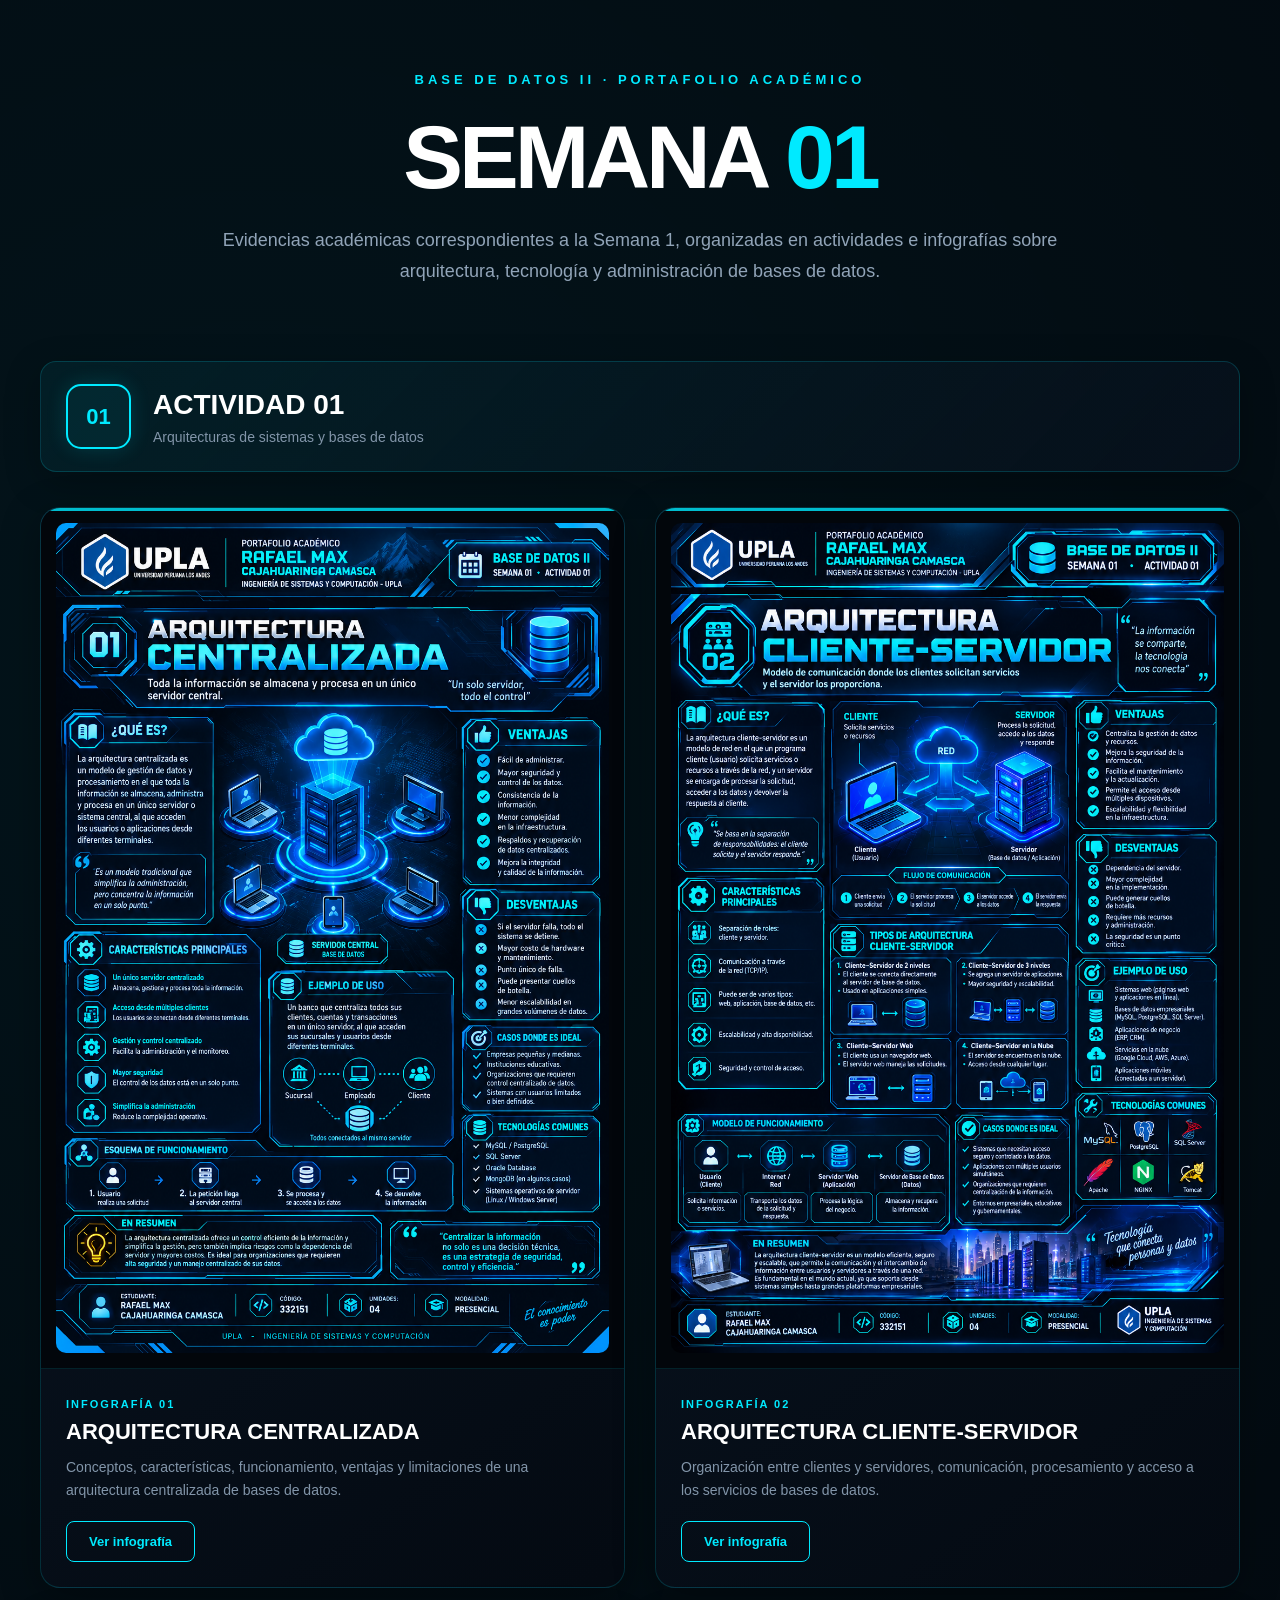
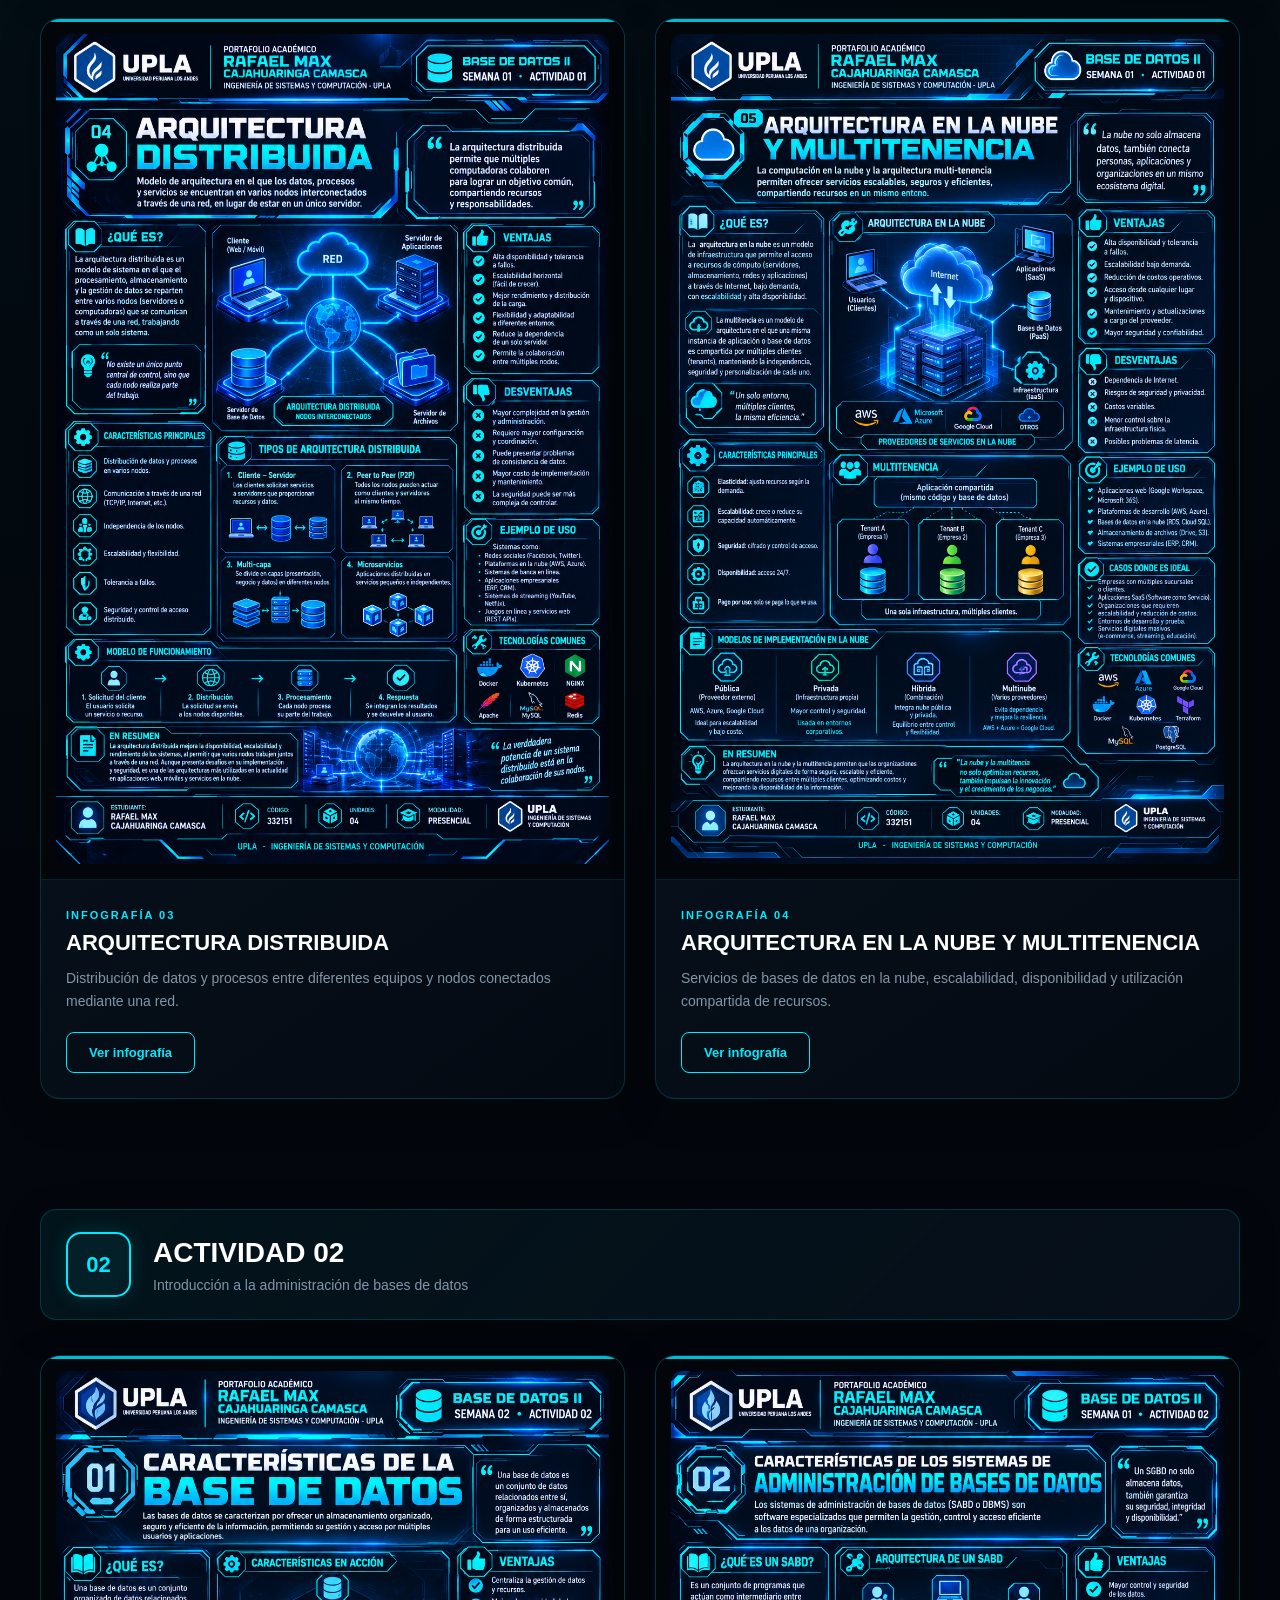
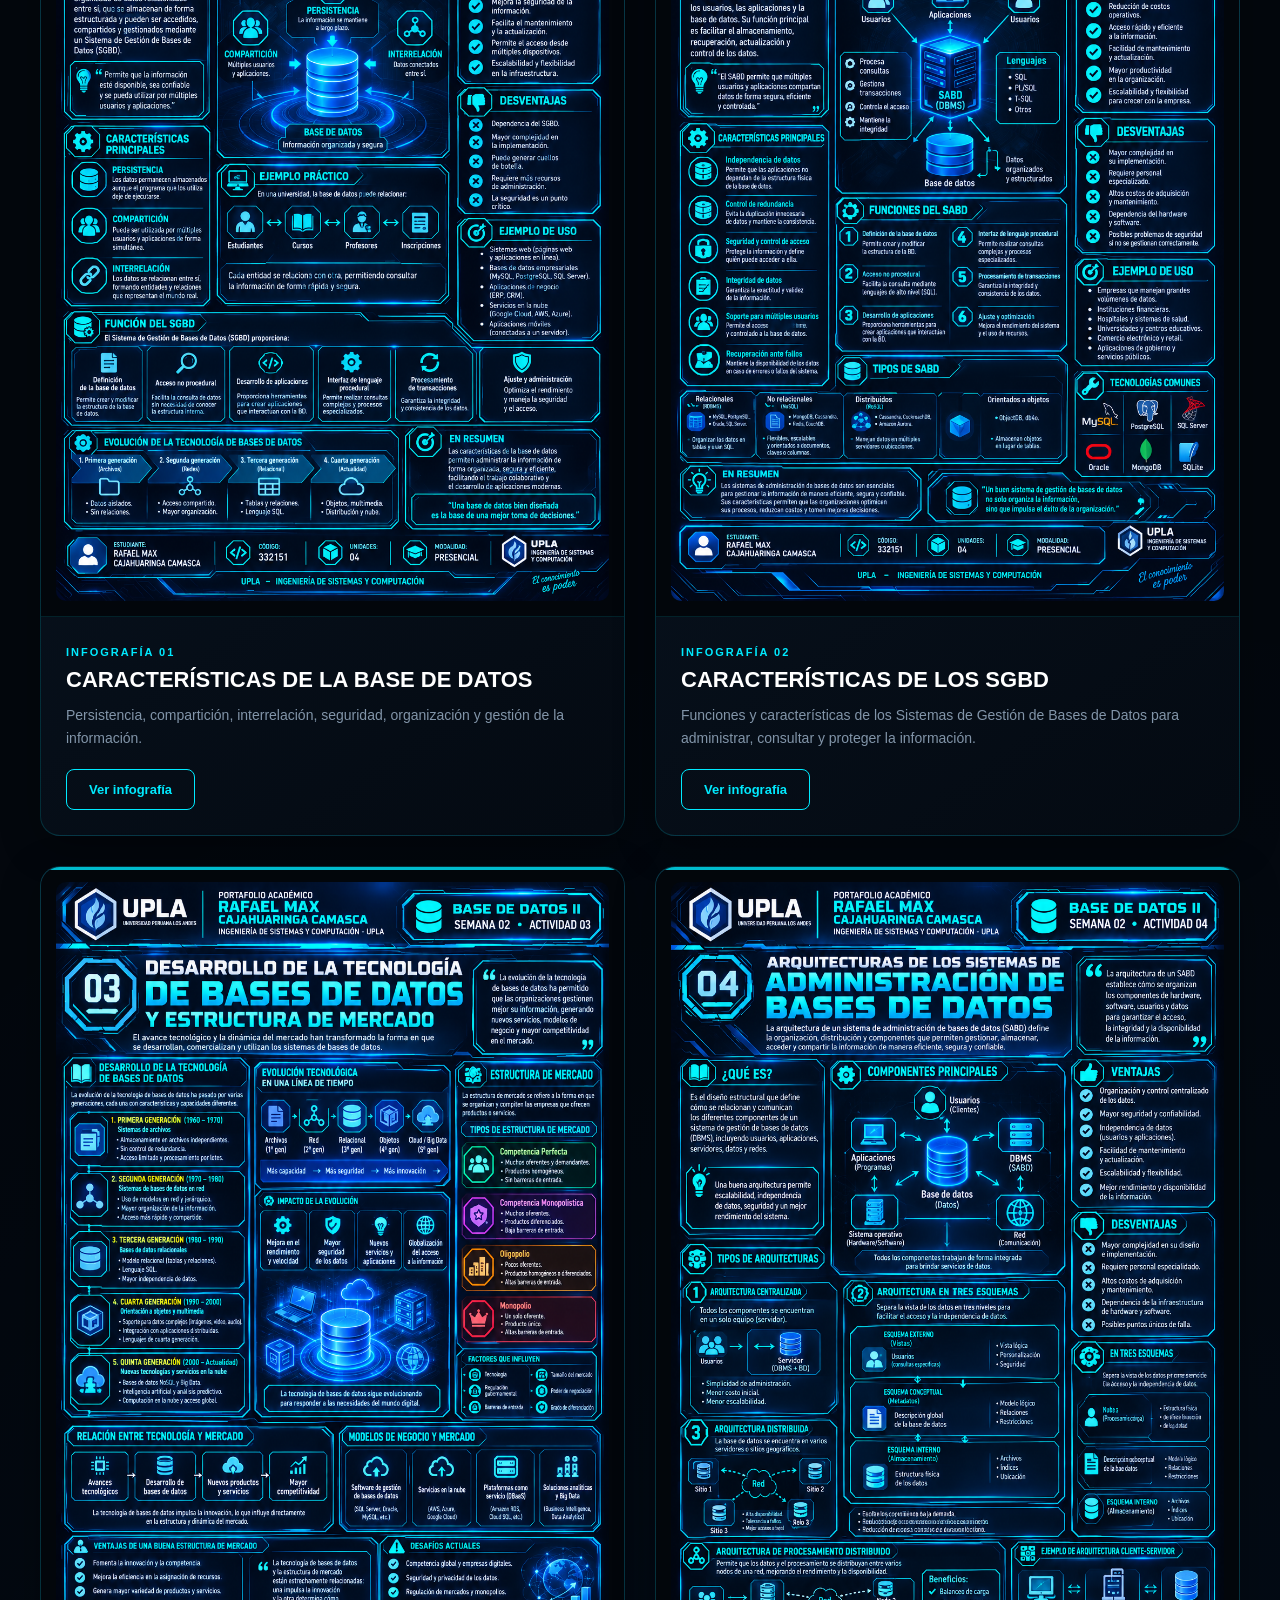
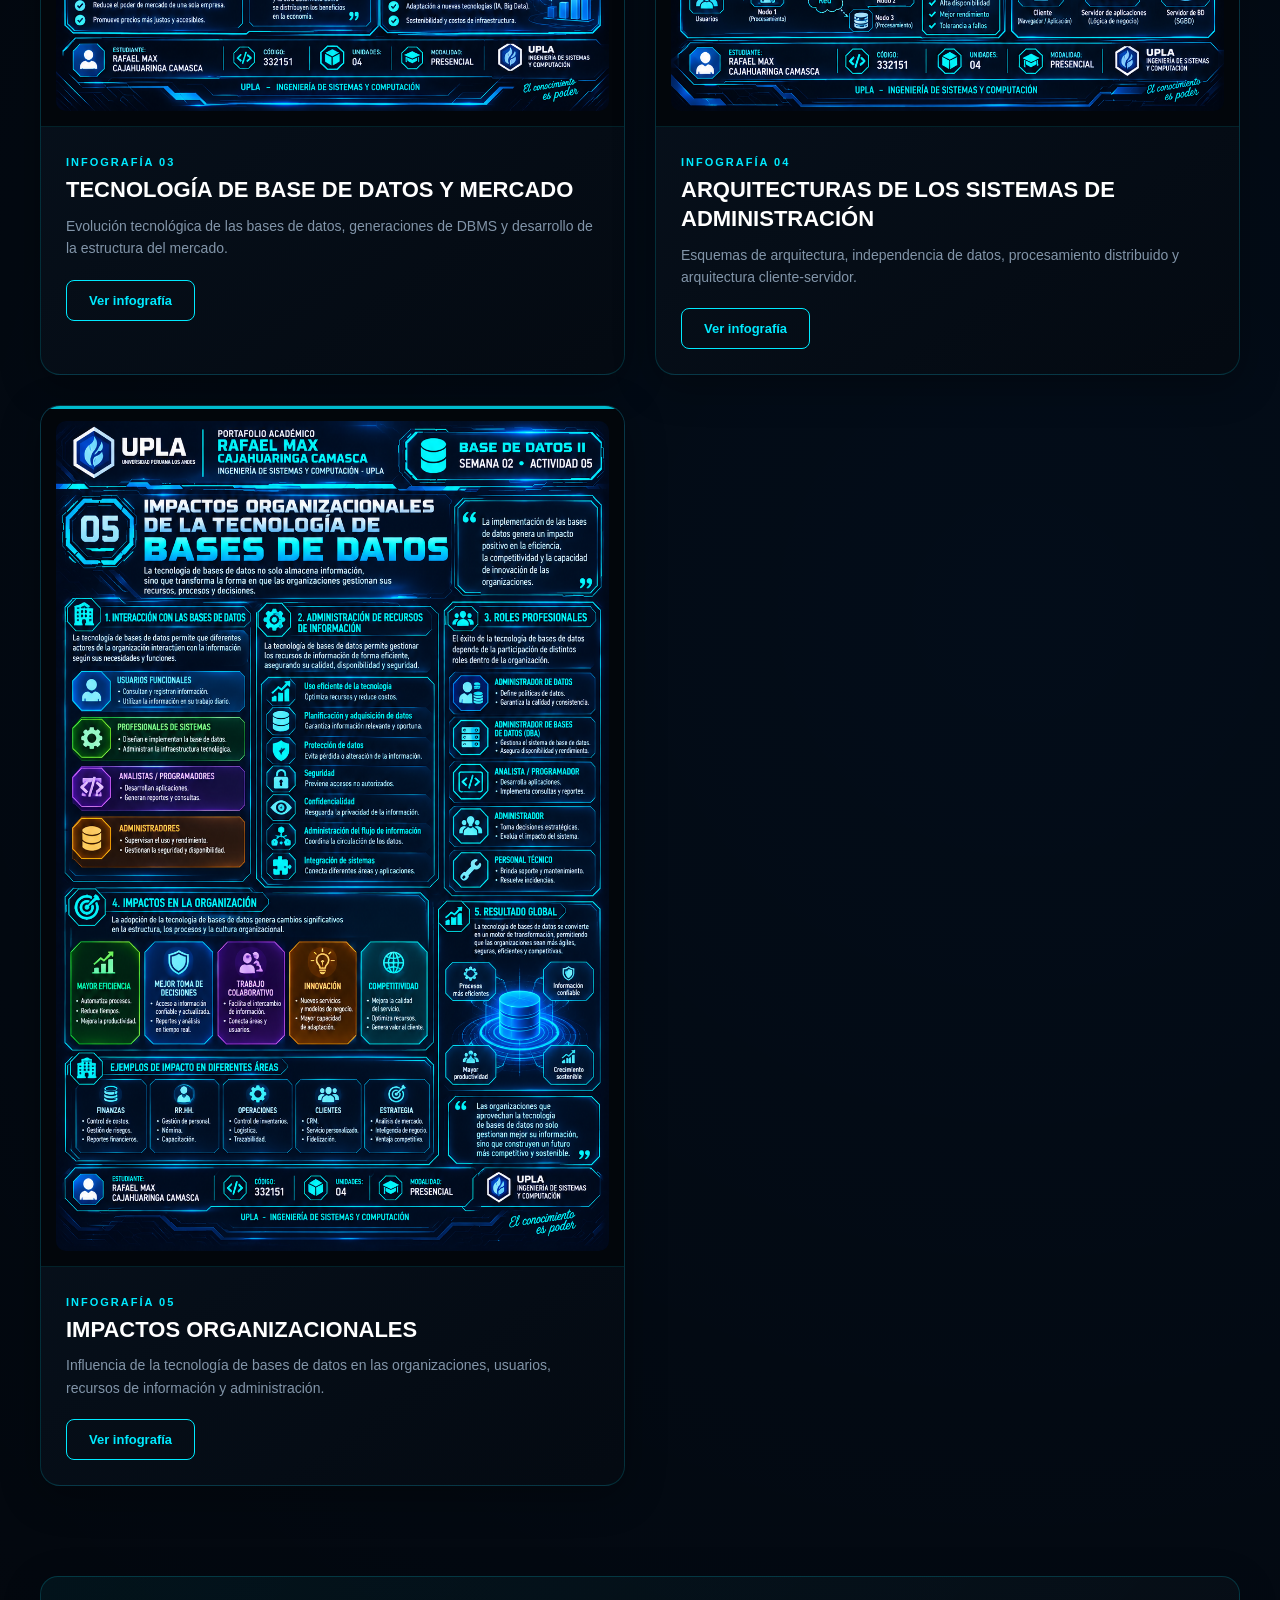
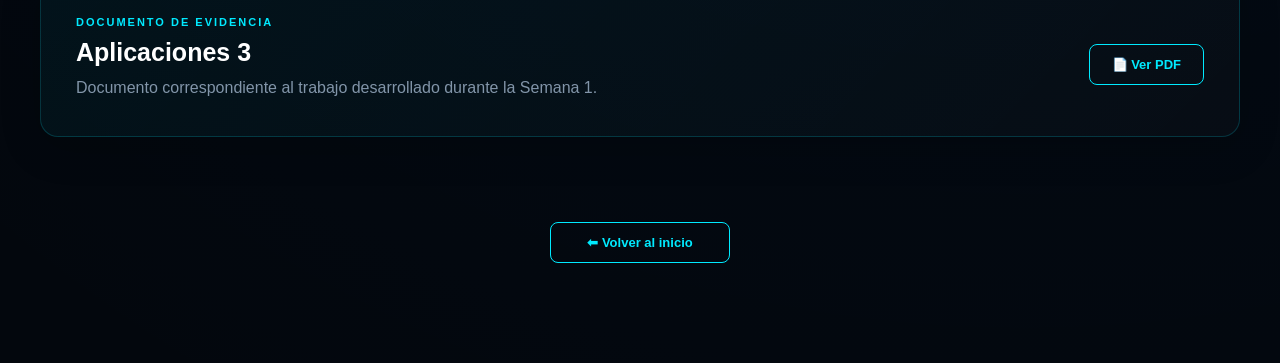
==== commit 2649fd1e: "rar" ====
--- a/Semana 1/Index.html
+++ b/Semana 1/Index.html
@@ -3,10 +3,9 @@
 
 <head>
     <meta charset="UTF-8">
-
     <meta name="viewport" content="width=device-width, initial-scale=1.0">
 
-    <title>Semana 1 | Base de Datos II</title>
+    <title>Semana 1 | Portafolio Académico</title>
 
     <link rel="stylesheet" href="../styles.css">
 </head>
@@ -15,42 +14,46 @@
 
 <section class="week-page">
 
-    <!-- ENCABEZADO -->
-
-    <div class="week-header">
-
-        <span class="week-label">
-            BASE DE DATOS II • PORTAFOLIO ACADÉMICO
-        </span>
+    <!-- =========================
+         ENCABEZADO
+    ========================== -->
+
+    <header class="week-header">
+
+        <div class="week-label">
+            BASE DE DATOS II · PORTAFOLIO ACADÉMICO
+        </div>
 
         <h1>
             SEMANA <span>01</span>
         </h1>
 
         <p>
-            Evidencias y actividades desarrolladas durante la primera semana
-            de la asignatura Base de Datos II.
+            Evidencias académicas correspondientes a la Semana 1,
+            organizadas en actividades e infografías sobre arquitectura,
+            tecnología y administración de bases de datos.
         </p>
 
-    </div>
-
-
-    <!-- ACTIVIDAD 01 -->
-
-    <div class="activity-section">
+    </header>
+
+
+    <!-- =========================
+         ACTIVIDAD 01
+    ========================== -->
+
+    <section class="activity-section">
 
         <div class="activity-title">
 
-            <span class="activity-number">
+            <div class="activity-number">
                 01
-            </span>
+            </div>
 
             <div>
-                <h2>Arquitecturas de Base de Datos</h2>
+                <h2>Actividad 01</h2>
 
                 <p>
-                    Análisis de los principales modelos de arquitectura
-                    utilizados en sistemas de bases de datos.
+                    Arquitecturas de sistemas y bases de datos
                 </p>
             </div>
 
@@ -60,7 +63,7 @@
         <div class="infografia-grid">
 
 
-            <!-- CENTRALIZADA -->
+            <!-- 01 ARQUITECTURA CENTRALIZADA -->
 
             <article class="infografia-card">
 
@@ -68,7 +71,8 @@
 
                     <img
                         src="infografias/actividad-01/arquitectura-centralizada.png"
-                        alt="Arquitectura Centralizada">
+                        alt="Infografía Arquitectura Centralizada"
+                    >
 
                 </div>
 
@@ -81,23 +85,26 @@
                     </h3>
 
                     <p>
-                        Organización de los recursos de datos
-                        en un servidor central.
+                        Conceptos, características, funcionamiento,
+                        ventajas y limitaciones de una arquitectura
+                        centralizada de bases de datos.
                     </p>
 
                     <a
                         href="infografias/actividad-01/arquitectura-centralizada.png"
                         target="_blank"
-                        class="btn-doc">
-                        Ver infografía
-                    </a>
-
-                </div>
-
-            </article>
-
-
-            <!-- CLIENTE SERVIDOR -->
+                        class="btn-doc"
+                    >
+                        Ver infografía
+                    </a>
+
+                </div>
+
+            </article>
+
+
+
+            <!-- 02 CLIENTE SERVIDOR -->
 
             <article class="infografia-card">
 
@@ -105,7 +112,8 @@
 
                     <img
                         src="infografias/actividad-01/arquitectura-cliente-servidor.png"
-                        alt="Arquitectura Cliente Servidor">
+                        alt="Infografía Arquitectura Cliente Servidor"
+                    >
 
                 </div>
 
@@ -118,23 +126,26 @@
                     </h3>
 
                     <p>
-                        Comunicación entre clientes y servidores
-                        para gestionar los datos.
+                        Organización entre clientes y servidores,
+                        comunicación, procesamiento y acceso a los
+                        servicios de bases de datos.
                     </p>
 
                     <a
                         href="infografias/actividad-01/arquitectura-cliente-servidor.png"
                         target="_blank"
-                        class="btn-doc">
-                        Ver infografía
-                    </a>
-
-                </div>
-
-            </article>
-
-
-            <!-- DISTRIBUIDA -->
+                        class="btn-doc"
+                    >
+                        Ver infografía
+                    </a>
+
+                </div>
+
+            </article>
+
+
+
+            <!-- 03 ARQUITECTURA DISTRIBUIDA -->
 
             <article class="infografia-card">
 
@@ -142,7 +153,8 @@
 
                     <img
                         src="infografias/actividad-01/arquitectura-distribuida.png"
-                        alt="Arquitectura Distribuida">
+                        alt="Infografía Arquitectura Distribuida"
+                    >
 
                 </div>
 
@@ -155,23 +167,25 @@
                     </h3>
 
                     <p>
-                        Distribución de datos y procesamiento
-                        entre diferentes nodos.
+                        Distribución de datos y procesos entre diferentes
+                        equipos y nodos conectados mediante una red.
                     </p>
 
                     <a
                         href="infografias/actividad-01/arquitectura-distribuida.png"
                         target="_blank"
-                        class="btn-doc">
-                        Ver infografía
-                    </a>
-
-                </div>
-
-            </article>
-
-
-            <!-- NUBE -->
+                        class="btn-doc"
+                    >
+                        Ver infografía
+                    </a>
+
+                </div>
+
+            </article>
+
+
+
+            <!-- 04 NUBE Y MULTITENENCIA -->
 
             <article class="infografia-card">
 
@@ -179,7 +193,8 @@
 
                     <img
                         src="infografias/actividad-01/arquitectura-nube-multitenencia.png"
-                        alt="Arquitectura en la Nube y Multitenencia">
+                        alt="Infografía Arquitectura en la Nube y Multitenencia"
+                    >
 
                 </div>
 
@@ -192,46 +207,47 @@
                     </h3>
 
                     <p>
-                        Servicios de bases de datos alojados
-                        en plataformas cloud.
+                        Servicios de bases de datos en la nube,
+                        escalabilidad, disponibilidad y utilización
+                        compartida de recursos.
                     </p>
 
                     <a
                         href="infografias/actividad-01/arquitectura-nube-multitenencia.png"
                         target="_blank"
-                        class="btn-doc">
-                        Ver infografía
-                    </a>
-
-                </div>
-
-            </article>
-
+                        class="btn-doc"
+                    >
+                        Ver infografía
+                    </a>
+
+                </div>
+
+            </article>
 
         </div>
 
-    </div>
-
-
-    <!-- ACTIVIDAD 02 -->
-
-    <div class="activity-section">
+    </section>
+
+
+
+    <!-- =========================
+         ACTIVIDAD 02
+    ========================== -->
+
+    <section class="activity-section">
 
         <div class="activity-title">
 
-            <span class="activity-number">
+            <div class="activity-number">
                 02
-            </span>
+            </div>
 
             <div>
 
-                <h2>
-                    Introducción a la Administración de Bases de Datos
-                </h2>
+                <h2>Actividad 02</h2>
 
                 <p>
-                    Investigación y análisis de conceptos fundamentales
-                    relacionados con las bases de datos y su administración.
+                    Introducción a la administración de bases de datos
                 </p>
 
             </div>
@@ -242,7 +258,7 @@
         <div class="infografia-grid">
 
 
-            <!-- CARACTERÍSTICAS BD -->
+            <!-- 01 CARACTERÍSTICAS BASE DE DATOS -->
 
             <article class="infografia-card">
 
@@ -250,7 +266,8 @@
 
                     <img
                         src="infografias/actividad-02/caracteristicas-base-datos.png"
-                        alt="Características de la Base de Datos">
+                        alt="Infografía Características de la Base de Datos"
+                    >
 
                 </div>
 
@@ -263,23 +280,26 @@
                     </h3>
 
                     <p>
-                        Persistencia, interrelación y capacidad
-                        para compartir información.
+                        Persistencia, compartición, interrelación,
+                        seguridad, organización y gestión de la
+                        información.
                     </p>
 
                     <a
                         href="infografias/actividad-02/caracteristicas-base-datos.png"
                         target="_blank"
-                        class="btn-doc">
-                        Ver infografía
-                    </a>
-
-                </div>
-
-            </article>
-
-
-            <!-- SGBD -->
+                        class="btn-doc"
+                    >
+                        Ver infografía
+                    </a>
+
+                </div>
+
+            </article>
+
+
+
+            <!-- 02 SGBD -->
 
             <article class="infografia-card">
 
@@ -287,7 +307,8 @@
 
                     <img
                         src="infografias/actividad-02/caracteristicas-sgbd.png"
-                        alt="Características de los Sistemas de Administración de Bases de Datos">
+                        alt="Infografía Características de los Sistemas de Administración de Bases de Datos"
+                    >
 
                 </div>
 
@@ -300,23 +321,26 @@
                     </h3>
 
                     <p>
-                        Funciones y capacidades de los sistemas
-                        de administración de bases de datos.
+                        Funciones y características de los Sistemas de
+                        Gestión de Bases de Datos para administrar,
+                        consultar y proteger la información.
                     </p>
 
                     <a
                         href="infografias/actividad-02/caracteristicas-sgbd.png"
                         target="_blank"
-                        class="btn-doc">
-                        Ver infografía
-                    </a>
-
-                </div>
-
-            </article>
-
-
-            <!-- TECNOLOGÍA -->
+                        class="btn-doc"
+                    >
+                        Ver infografía
+                    </a>
+
+                </div>
+
+            </article>
+
+
+
+            <!-- 03 TECNOLOGÍA Y MERCADO -->
 
             <article class="infografia-card">
 
@@ -324,7 +348,8 @@
 
                     <img
                         src="infografias/actividad-02/tecnologia-base-datos-mercado.png"
-                        alt="Tecnología de Base de Datos y Mercado">
+                        alt="Infografía Desarrollo de la Tecnología de Base de Datos y Estructura de Mercado"
+                    >
 
                 </div>
 
@@ -337,23 +362,26 @@
                     </h3>
 
                     <p>
-                        Evolución tecnológica y comportamiento
-                        del mercado de sistemas de bases de datos.
+                        Evolución tecnológica de las bases de datos,
+                        generaciones de DBMS y desarrollo de la
+                        estructura del mercado.
                     </p>
 
                     <a
                         href="infografias/actividad-02/tecnologia-base-datos-mercado.png"
                         target="_blank"
-                        class="btn-doc">
-                        Ver infografía
-                    </a>
-
-                </div>
-
-            </article>
-
-
-            <!-- ARQUITECTURAS SGBD -->
+                        class="btn-doc"
+                    >
+                        Ver infografía
+                    </a>
+
+                </div>
+
+            </article>
+
+
+
+            <!-- 04 ARQUITECTURAS SGBD -->
 
             <article class="infografia-card">
 
@@ -361,7 +389,8 @@
 
                     <img
                         src="infografias/actividad-02/arquitecturas-sistemas-administracion.png"
-                        alt="Arquitecturas de los Sistemas de Administración de Bases de Datos">
+                        alt="Infografía Arquitecturas de los Sistemas de Administración de Bases de Datos"
+                    >
 
                 </div>
 
@@ -374,23 +403,26 @@
                     </h3>
 
                     <p>
-                        Independencia de datos, esquemas y procesamiento
-                        distribuido en los SGBD.
+                        Esquemas de arquitectura, independencia de datos,
+                        procesamiento distribuido y arquitectura
+                        cliente-servidor.
                     </p>
 
                     <a
                         href="infografias/actividad-02/arquitecturas-sistemas-administracion.png"
                         target="_blank"
-                        class="btn-doc">
-                        Ver infografía
-                    </a>
-
-                </div>
-
-            </article>
-
-
-            <!-- IMPACTOS -->
+                        class="btn-doc"
+                    >
+                        Ver infografía
+                    </a>
+
+                </div>
+
+            </article>
+
+
+
+            <!-- 05 IMPACTOS ORGANIZACIONALES -->
 
             <article class="infografia-card">
 
@@ -398,7 +430,8 @@
 
                     <img
                         src="infografias/actividad-02/impactos-organizacionales.png"
-                        alt="Impactos Organizacionales de la Tecnología de Bases de Datos">
+                        alt="Infografía Impactos Organizacionales de la Tecnología de Base de Datos"
+                    >
 
                 </div>
 
@@ -412,42 +445,45 @@
 
                     <p>
                         Influencia de la tecnología de bases de datos
-                        en las organizaciones y toma de decisiones.
+                        en las organizaciones, usuarios, recursos de
+                        información y administración.
                     </p>
 
                     <a
                         href="infografias/actividad-02/impactos-organizacionales.png"
                         target="_blank"
-                        class="btn-doc">
-                        Ver infografía
-                    </a>
-
-                </div>
-
-            </article>
-
+                        class="btn-doc"
+                    >
+                        Ver infografía
+                    </a>
+
+                </div>
+
+            </article>
 
         </div>
 
-    </div>
-
-
-    <!-- DOCUMENTO -->
-
-    <div class="document-section">
+    </section>
+
+
+
+    <!-- =========================
+         PDF
+    ========================== -->
+
+    <section class="document-section">
 
         <div>
 
-            <span>
-                DOCUMENTO DE LA SEMANA
-            </span>
+            <span>DOCUMENTO DE EVIDENCIA</span>
 
             <h2>
                 Aplicaciones 3
             </h2>
 
             <p>
-                Material académico correspondiente a la Semana 1.
+                Documento correspondiente al trabajo desarrollado
+                durante la Semana 1.
             </p>
 
         </div>
@@ -455,21 +491,26 @@
         <a
             href="APLICACIONES 3.pdf"
             target="_blank"
-            class="btn-doc">
+            class="btn-doc"
+        >
             📄 Ver PDF
         </a>
 
-    </div>
-
-
-    <!-- VOLVER -->
+    </section>
+
+
+
+    <!-- =========================
+         VOLVER
+    ========================== -->
 
     <div class="back-section">
 
         <a
             href="../index.html"
-            class="btn-doc">
-            ← Volver al Portafolio
+            class="btn-doc"
+        >
+            ⬅ Volver al inicio
         </a>
 
     </div>
@@ -478,5 +519,4 @@
 </section>
 
 </body>
-
 </html>
--- a/styles.css
+++ b/styles.css
@@ -1828,36 +1828,85 @@
 .infographic-modal-body img{max-width:100%;max-height:100%;width:auto;height:auto;object-fit:contain;box-shadow:0 15px 50px rgba(0,0,0,.5)}
 @media (max-width:1050px){.infographic-grid{grid-template-columns:repeat(2,minmax(0,1fr))}.infographic-card:nth-child(4),.infographic-card:nth-child(5){grid-column:auto}}
 @media (max-width:650px){.week-evidence-panel{padding:20px 14px}.infographic-grid{grid-template-columns:1fr}.infographic-image-wrap{height:360px}.evidence-heading h3{font-size:19px}}
-/* =========================================
-   SEMANA 1 - PORTAFOLIO
-   ========================================= */
+
+
+
+
+
+
+/* =========================================================
+   PORTAFOLIO ACADÉMICO - BASE DE DATOS II
+   RAFAEL MAX CAJAHUARINGA CAMASCA
+   ESTILO GENERAL
+   ========================================================= */
+
+/* ---------- CONFIGURACIÓN GENERAL ---------- */
+
+* {
+    margin: 0;
+    padding: 0;
+    box-sizing: border-box;
+}
+
+html {
+    scroll-behavior: smooth;
+}
+
+body {
+    font-family: Arial, Helvetica, sans-serif;
+    background:
+        radial-gradient(circle at 20% 10%, rgba(0, 234, 255, 0.06), transparent 30%),
+        radial-gradient(circle at 80% 80%, rgba(0, 120, 255, 0.05), transparent 30%),
+        #03070d;
+    color: #ffffff;
+    min-height: 100vh;
+}
+
+
+/* =========================================================
+   SEMANA 1
+   ========================================================= */
+
+section {
+    width: 100%;
+}
+
+
+/* ---------- CONTENEDOR PRINCIPAL ---------- */
 
 .week-page {
-    max-width: 1400px;
+    width: 100%;
+    max-width: 1450px;
     margin: 0 auto;
-    padding: 80px 40px;
-}
-
-
-/* ENCABEZADO */
+    padding: 70px 40px 100px;
+}
+
+
+/* =========================================================
+   ENCABEZADO SEMANA 1
+   ========================================================= */
 
 .week-header {
-    margin-bottom: 70px;
     text-align: center;
+    margin-bottom: 75px;
 }
 
 .week-label {
+    display: inline-block;
     color: #00eaff;
     font-size: 13px;
-    font-weight: 700;
-    letter-spacing: 3px;
+    font-weight: 800;
+    letter-spacing: 4px;
+    margin-bottom: 18px;
 }
 
 .week-header h1 {
-    font-size: clamp(55px, 8vw, 110px);
-    margin: 20px 0;
+    font-size: clamp(50px, 7vw, 100px);
+    line-height: 0.95;
+    margin: 10px 0 25px;
     font-weight: 900;
     letter-spacing: -4px;
+    text-transform: uppercase;
 }
 
 .week-header h1 span {
@@ -1865,15 +1914,17 @@
 }
 
 .week-header p {
-    max-width: 800px;
-    margin: auto;
+    max-width: 850px;
+    margin: 0 auto;
     color: #91a4b8;
     font-size: 18px;
     line-height: 1.7;
 }
 
 
-/* ACTIVIDADES */
+/* =========================================================
+   TÍTULOS DE ACTIVIDADES
+   ========================================================= */
 
 .activity-section {
     margin-bottom: 90px;
@@ -1882,14 +1933,23 @@
 .activity-title {
     display: flex;
     align-items: center;
-    gap: 25px;
+    gap: 22px;
     margin-bottom: 35px;
-    padding-bottom: 20px;
-    border-bottom: 1px solid rgba(0, 234, 255, 0.2);
+    padding: 22px 25px;
+    border: 1px solid rgba(0, 234, 255, 0.18);
+    border-radius: 16px;
+    background:
+        linear-gradient(
+            135deg,
+            rgba(0, 234, 255, 0.06),
+            rgba(8, 17, 29, 0.8)
+        );
+    box-shadow: 0 10px 35px rgba(0, 0, 0, 0.25);
 }
 
 .activity-number {
     min-width: 65px;
+    width: 65px;
     height: 65px;
 
     display: flex;
@@ -1902,47 +1962,85 @@
     color: #00eaff;
     font-size: 22px;
     font-weight: 900;
+
+    background: rgba(0, 234, 255, 0.05);
+
+    box-shadow:
+        0 0 20px rgba(0, 234, 255, 0.15);
 }
 
 .activity-title h2 {
     margin: 0 0 8px;
     font-size: 28px;
+    font-weight: 800;
+    text-transform: uppercase;
 }
 
 .activity-title p {
     margin: 0;
     color: #8295a9;
-}
-
-
-/* GRID */
+    font-size: 14px;
+}
+
+
+/* =========================================================
+   GRID DE INFOGRAFÍAS
+   ========================================================= */
 
 .infografia-grid {
     display: grid;
-
-    grid-template-columns:
-        repeat(auto-fit, minmax(320px, 1fr));
-
-    gap: 25px;
-}
-
-
-/* TARJETAS */
+    grid-template-columns: repeat(2, minmax(0, 1fr));
+    gap: 30px;
+}
+
+
+/* =========================================================
+   TARJETA DE INFOGRAFÍA
+   ========================================================= */
 
 .infografia-card {
     overflow: hidden;
 
-    background: rgba(8, 17, 29, 0.9);
+    background:
+        linear-gradient(
+            145deg,
+            rgba(10, 23, 38, 0.98),
+            rgba(4, 10, 18, 0.98)
+        );
 
     border: 1px solid rgba(0, 234, 255, 0.16);
-
-    border-radius: 18px;
+    border-radius: 20px;
 
     transition:
         transform 0.3s ease,
         border-color 0.3s ease,
         box-shadow 0.3s ease;
-}
+
+    box-shadow:
+        0 10px 40px rgba(0, 0, 0, 0.3);
+
+    position: relative;
+}
+
+
+/* Línea decorativa superior */
+
+.infografia-card::before {
+    content: "";
+    position: absolute;
+    top: 0;
+    left: 0;
+
+    width: 100%;
+    height: 3px;
+
+    background: #00eaff;
+
+    opacity: 0.8;
+}
+
+
+/* Hover */
 
 .infografia-card:hover {
     transform: translateY(-8px);
@@ -1950,72 +2048,101 @@
     border-color: #00eaff;
 
     box-shadow:
-        0 15px 50px rgba(0, 234, 255, 0.12);
-}
-
-
-/* IMAGEN */
+        0 15px 55px rgba(0, 234, 255, 0.15),
+        0 0 25px rgba(0, 234, 255, 0.05);
+}
+
+
+/* =========================================================
+   IMAGEN DE INFOGRAFÍA
+   ========================================================= */
 
 .infografia-image {
     width: 100%;
-    aspect-ratio: 16 / 10;
-
-    overflow: hidden;
-
-    background: #050b12;
+
+    /* Mantiene proporción sin deformar */
+    background: #02060b;
+
+    padding: 15px;
+
+    display: flex;
+    align-items: center;
+    justify-content: center;
+
+    border-bottom: 1px solid rgba(0, 234, 255, 0.12);
 }
 
 .infografia-image img {
     width: 100%;
-    height: 100%;
-
-    object-fit: cover;
+    height: auto;
+
+    max-height: 850px;
+
+    object-fit: contain;
 
     display: block;
 
-    transition: transform 0.5s ease;
-}
+    border-radius: 10px;
+
+    transition:
+        transform 0.5s ease,
+        filter 0.5s ease;
+
+    cursor: zoom-in;
+}
+
+
+/* Zoom suave */
 
 .infografia-card:hover .infografia-image img {
-    transform: scale(1.04);
-}
-
-
-/* INFORMACIÓN */
+    transform: scale(1.015);
+}
+
+
+/* =========================================================
+   INFORMACIÓN DE LA INFOGRAFÍA
+   ========================================================= */
 
 .infografia-info {
     padding: 25px;
 }
 
 .infografia-info span {
+    display: inline-block;
+
     color: #00eaff;
 
     font-size: 11px;
-
     font-weight: 800;
 
     letter-spacing: 2px;
+
+    margin-bottom: 8px;
 }
 
 .infografia-info h3 {
-    font-size: 21px;
-
-    margin:
-        10px 0 10px;
+    font-size: 22px;
+    line-height: 1.3;
+
+    margin: 0 0 10px;
+
+    font-weight: 800;
+    text-transform: uppercase;
 }
 
 .infografia-info p {
     color: #8295a9;
 
     line-height: 1.6;
-
     font-size: 14px;
 
-    min-height: 45px;
-}
-
-
-/* BOTONES */
+    margin-bottom: 5px;
+}
+
+
+/* =========================================================
+   BOTÓN VER INFOGRAFÍA
+   ========================================================= */
 
 .btn-doc {
     display: inline-flex;
@@ -2025,49 +2152,55 @@
 
     margin-top: 15px;
 
-    padding: 11px 20px;
+    padding: 12px 22px;
 
     border: 1px solid #00eaff;
-
     border-radius: 8px;
 
     color: #00eaff;
 
+    background: transparent;
+
     text-decoration: none;
 
     font-size: 13px;
-
     font-weight: 700;
 
     transition:
         background 0.3s ease,
-        color 0.3s ease;
+        color 0.3s ease,
+        box-shadow 0.3s ease,
+        transform 0.3s ease;
 }
 
 .btn-doc:hover {
     background: #00eaff;
-
     color: #031018;
-}
-
-
-/* DOCUMENTO PDF */
+
+    box-shadow:
+        0 0 20px rgba(0, 234, 255, 0.3);
+
+    transform: translateY(-2px);
+}
+
+
+/* =========================================================
+   DOCUMENTO PDF
+   ========================================================= */
 
 .document-section {
     display: flex;
 
     align-items: center;
-
     justify-content: space-between;
 
     gap: 30px;
 
     padding: 35px;
 
-    margin-top: 30px;
+    margin-top: 40px;
 
     border: 1px solid rgba(0, 234, 255, 0.18);
-
     border-radius: 18px;
 
     background:
@@ -2076,13 +2209,15 @@
             rgba(0, 234, 255, 0.05),
             rgba(255, 255, 255, 0.02)
         );
+
+    box-shadow:
+        0 10px 40px rgba(0, 0, 0, 0.2);
 }
 
 .document-section span {
     color: #00eaff;
 
     font-size: 11px;
-
     font-weight: 800;
 
     letter-spacing: 2px;
@@ -2090,44 +2225,156 @@
 
 .document-section h2 {
     margin: 8px 0;
+
+    font-size: 25px;
 }
 
 .document-section p {
     margin: 0;
 
     color: #8295a9;
-}
-
-
-/* VOLVER */
+
+    line-height: 1.6;
+}
+
+
+/* =========================================================
+   BOTÓN VOLVER
+   ========================================================= */
 
 .back-section {
     text-align: center;
 
-    margin-top: 60px;
-}
-
-
-/* RESPONSIVE */
-
-@media (max-width: 700px) {
+    margin-top: 70px;
+}
+
+.back-section .btn-doc {
+    min-width: 180px;
+}
+
+
+/* =========================================================
+   SEPARADOR DECORATIVO
+   ========================================================= */
+
+.activity-section + .activity-section {
+    padding-top: 20px;
+}
+
+
+/* =========================================================
+   ANIMACIÓN
+   ========================================================= */
+
+@keyframes aparecer {
+    from {
+        opacity: 0;
+        transform: translateY(25px);
+    }
+
+    to {
+        opacity: 1;
+        transform: translateY(0);
+    }
+}
+
+.infografia-card {
+    animation: aparecer 0.6s ease both;
+}
+
+
+/* =========================================================
+   RESPONSIVE - TABLET
+   ========================================================= */
+
+@media (max-width: 950px) {
 
     .week-page {
-        padding: 50px 20px;
+        padding: 55px 25px 80px;
+    }
+
+    .infografia-grid {
+        grid-template-columns: 1fr;
+    }
+
+    .week-header h1 {
+        font-size: clamp(45px, 10vw, 75px);
+    }
+
+    .activity-title {
+        padding: 20px;
+    }
+}
+
+
+/* =========================================================
+   RESPONSIVE - CELULAR
+   ========================================================= */
+
+@media (max-width: 600px) {
+
+    .week-page {
+        padding: 40px 15px 60px;
+    }
+
+    .week-header {
+        margin-bottom: 50px;
+    }
+
+    .week-header h1 {
+        font-size: 45px;
+        letter-spacing: -2px;
+    }
+
+    .week-header p {
+        font-size: 15px;
     }
 
     .activity-title {
         align-items: flex-start;
+
+        gap: 15px;
+
+        padding: 18px;
+    }
+
+    .activity-number {
+        min-width: 52px;
+        width: 52px;
+        height: 52px;
+
+        font-size: 18px;
     }
 
     .activity-title h2 {
-        font-size: 22px;
+        font-size: 20px;
+    }
+
+    .activity-title p {
+        font-size: 13px;
+    }
+
+    .infografia-grid {
+        gap: 20px;
+    }
+
+    .infografia-image {
+        padding: 8px;
+    }
+
+    .infografia-info {
+        padding: 20px;
+    }
+
+    .infografia-info h3 {
+        font-size: 18px;
     }
 
     .document-section {
         flex-direction: column;
 
         align-items: flex-start;
-    }
-
+
+        padding: 25px;
+    }
 }
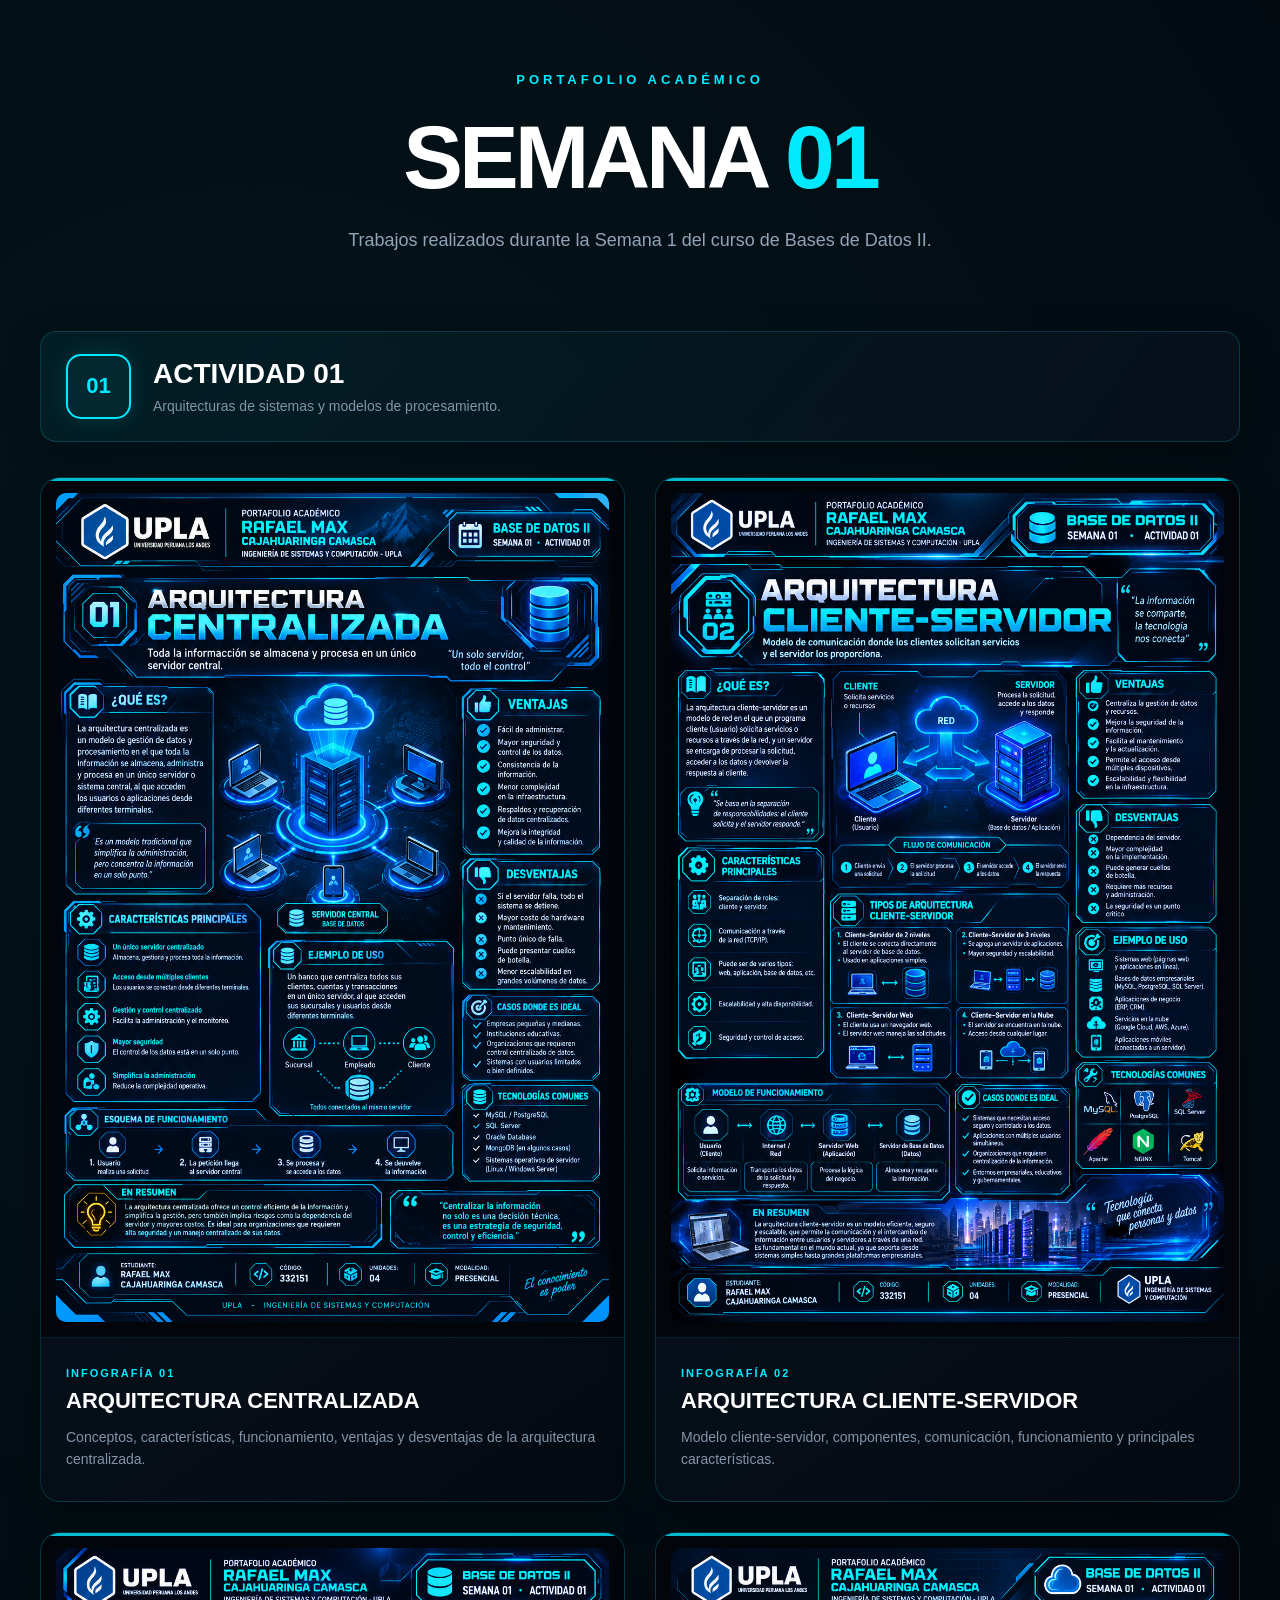
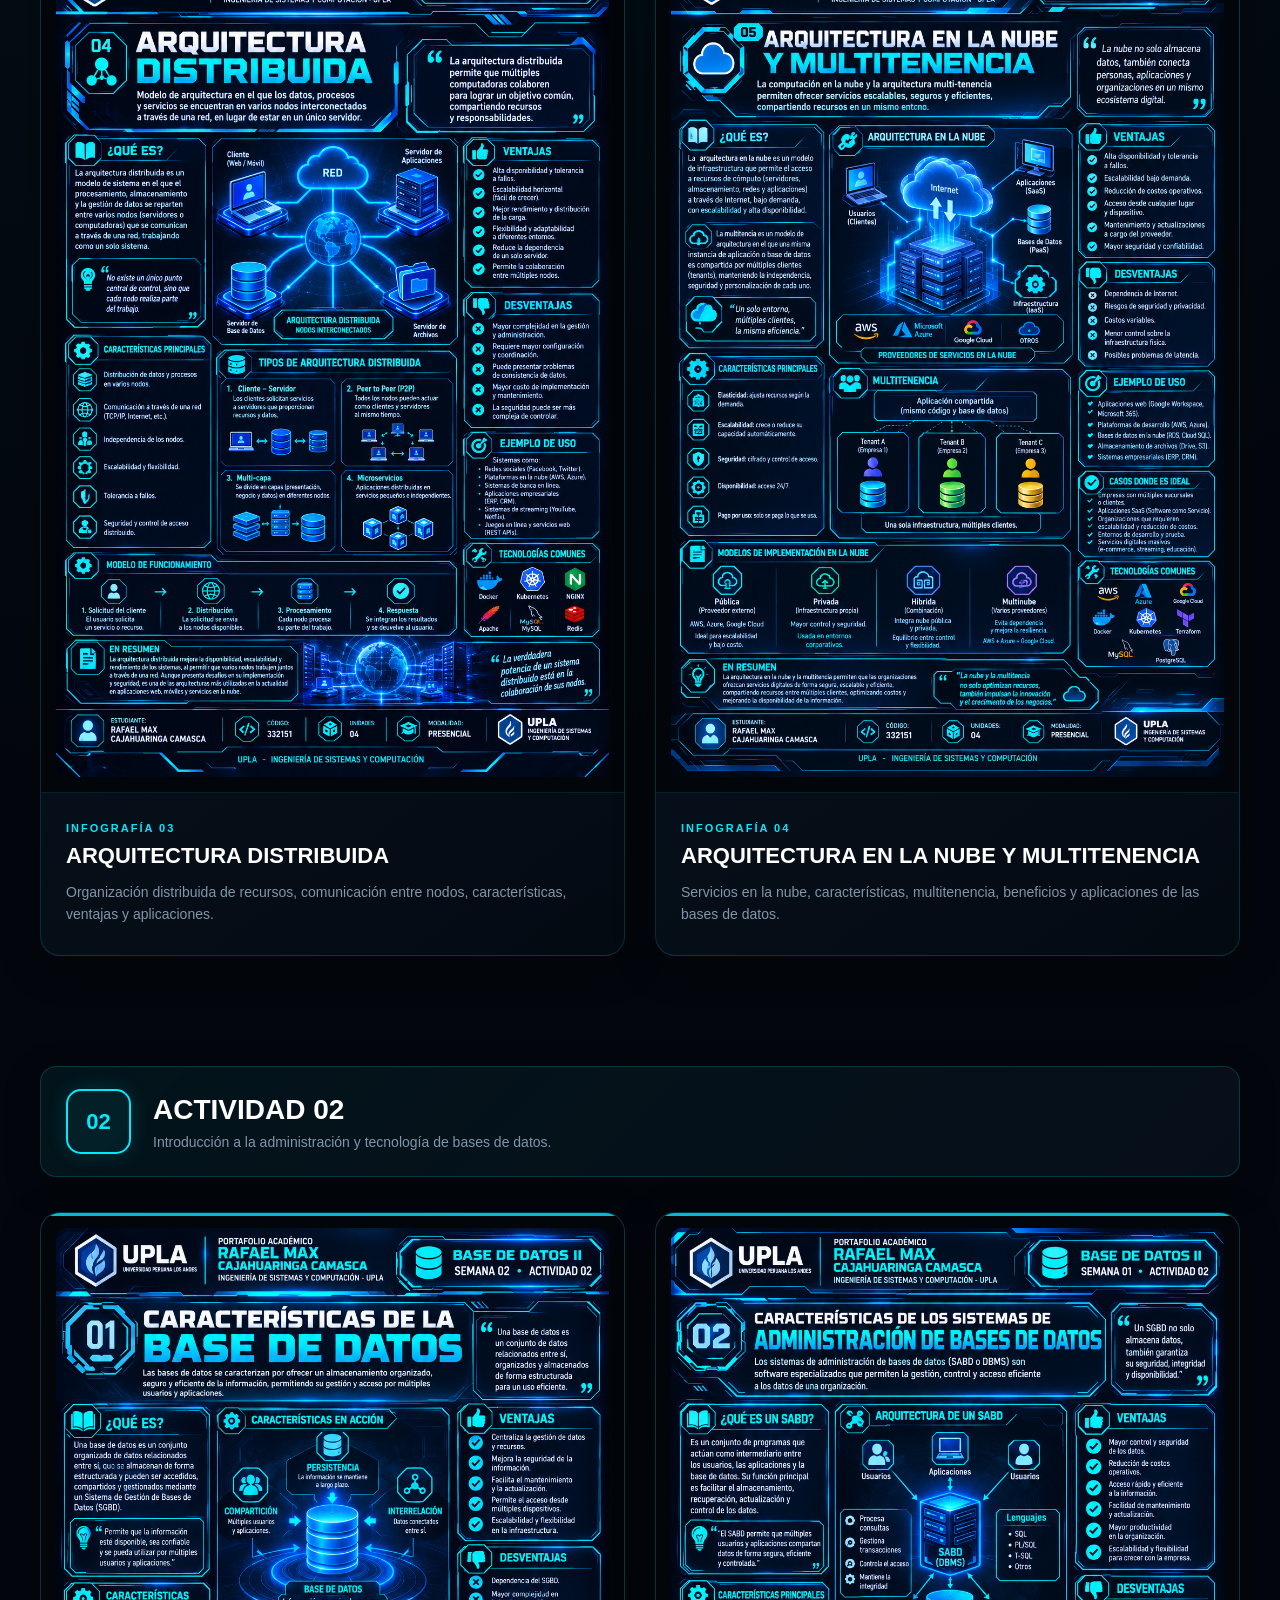
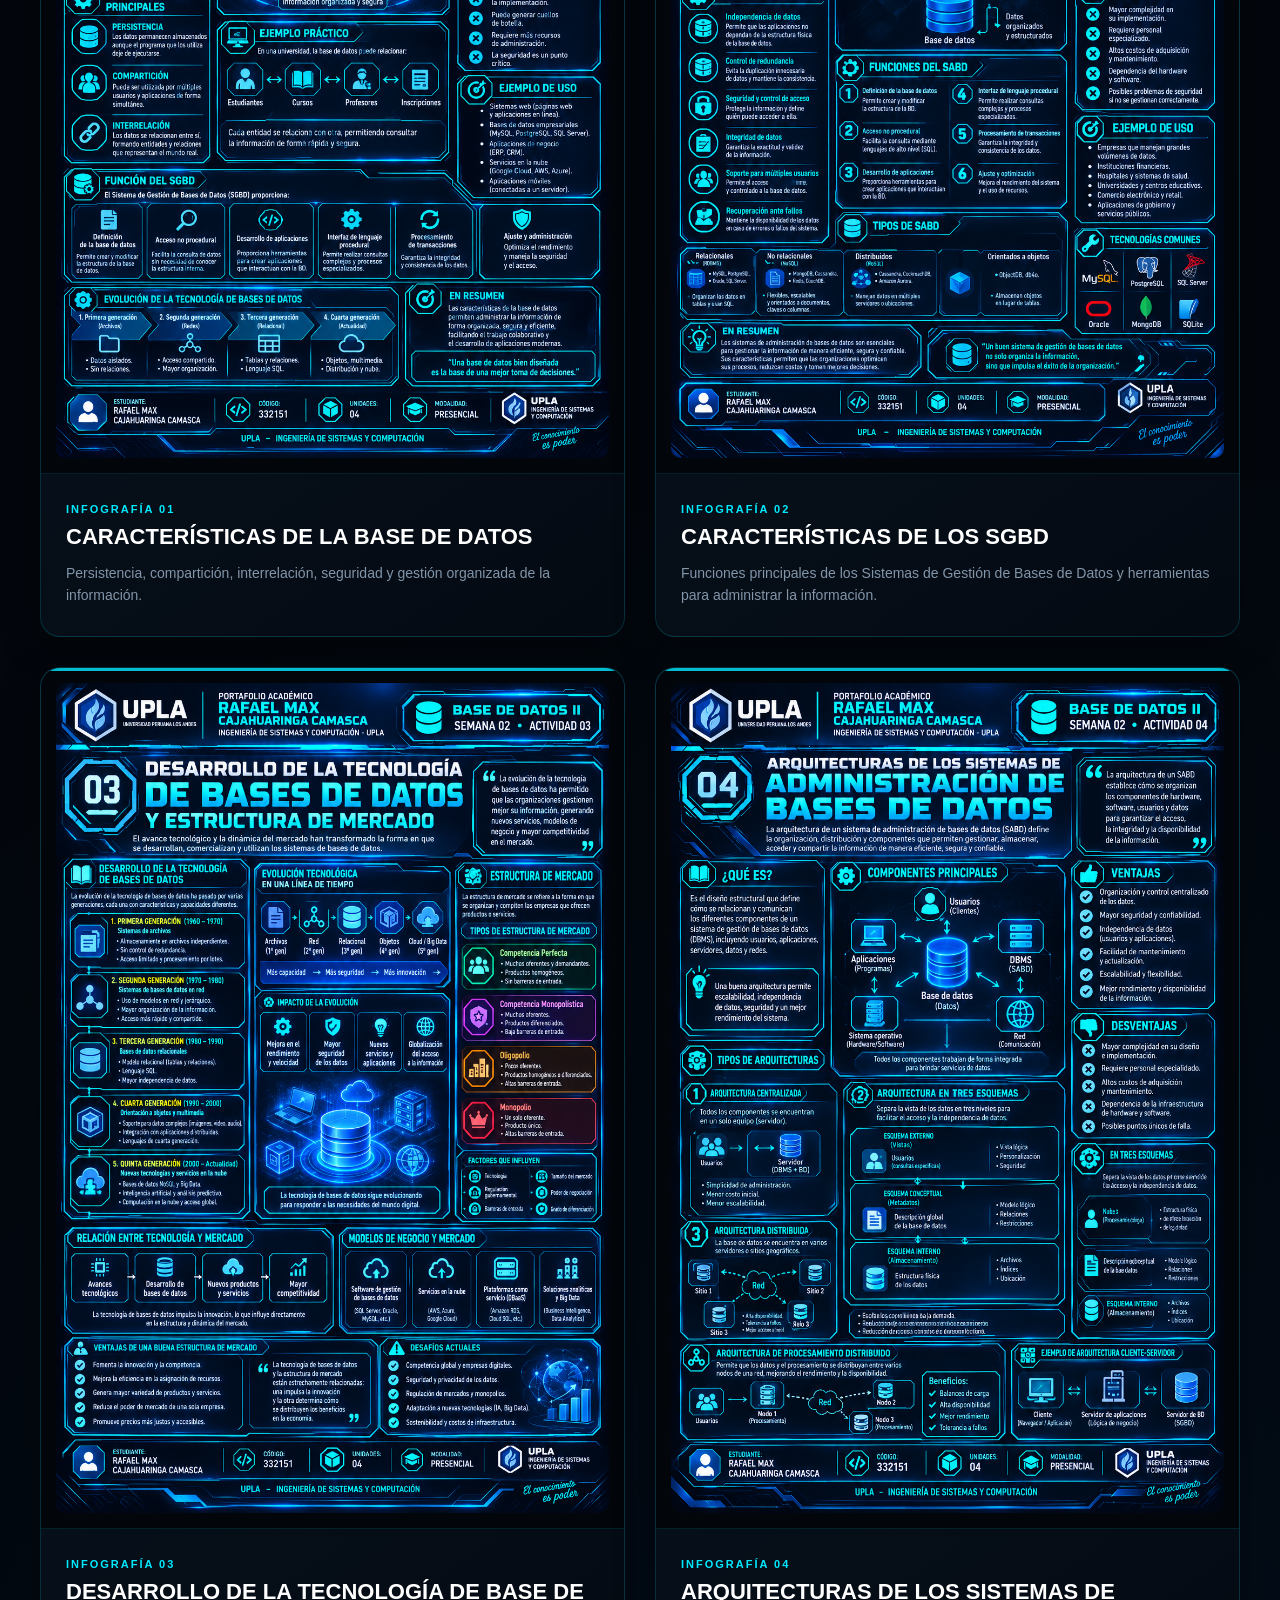
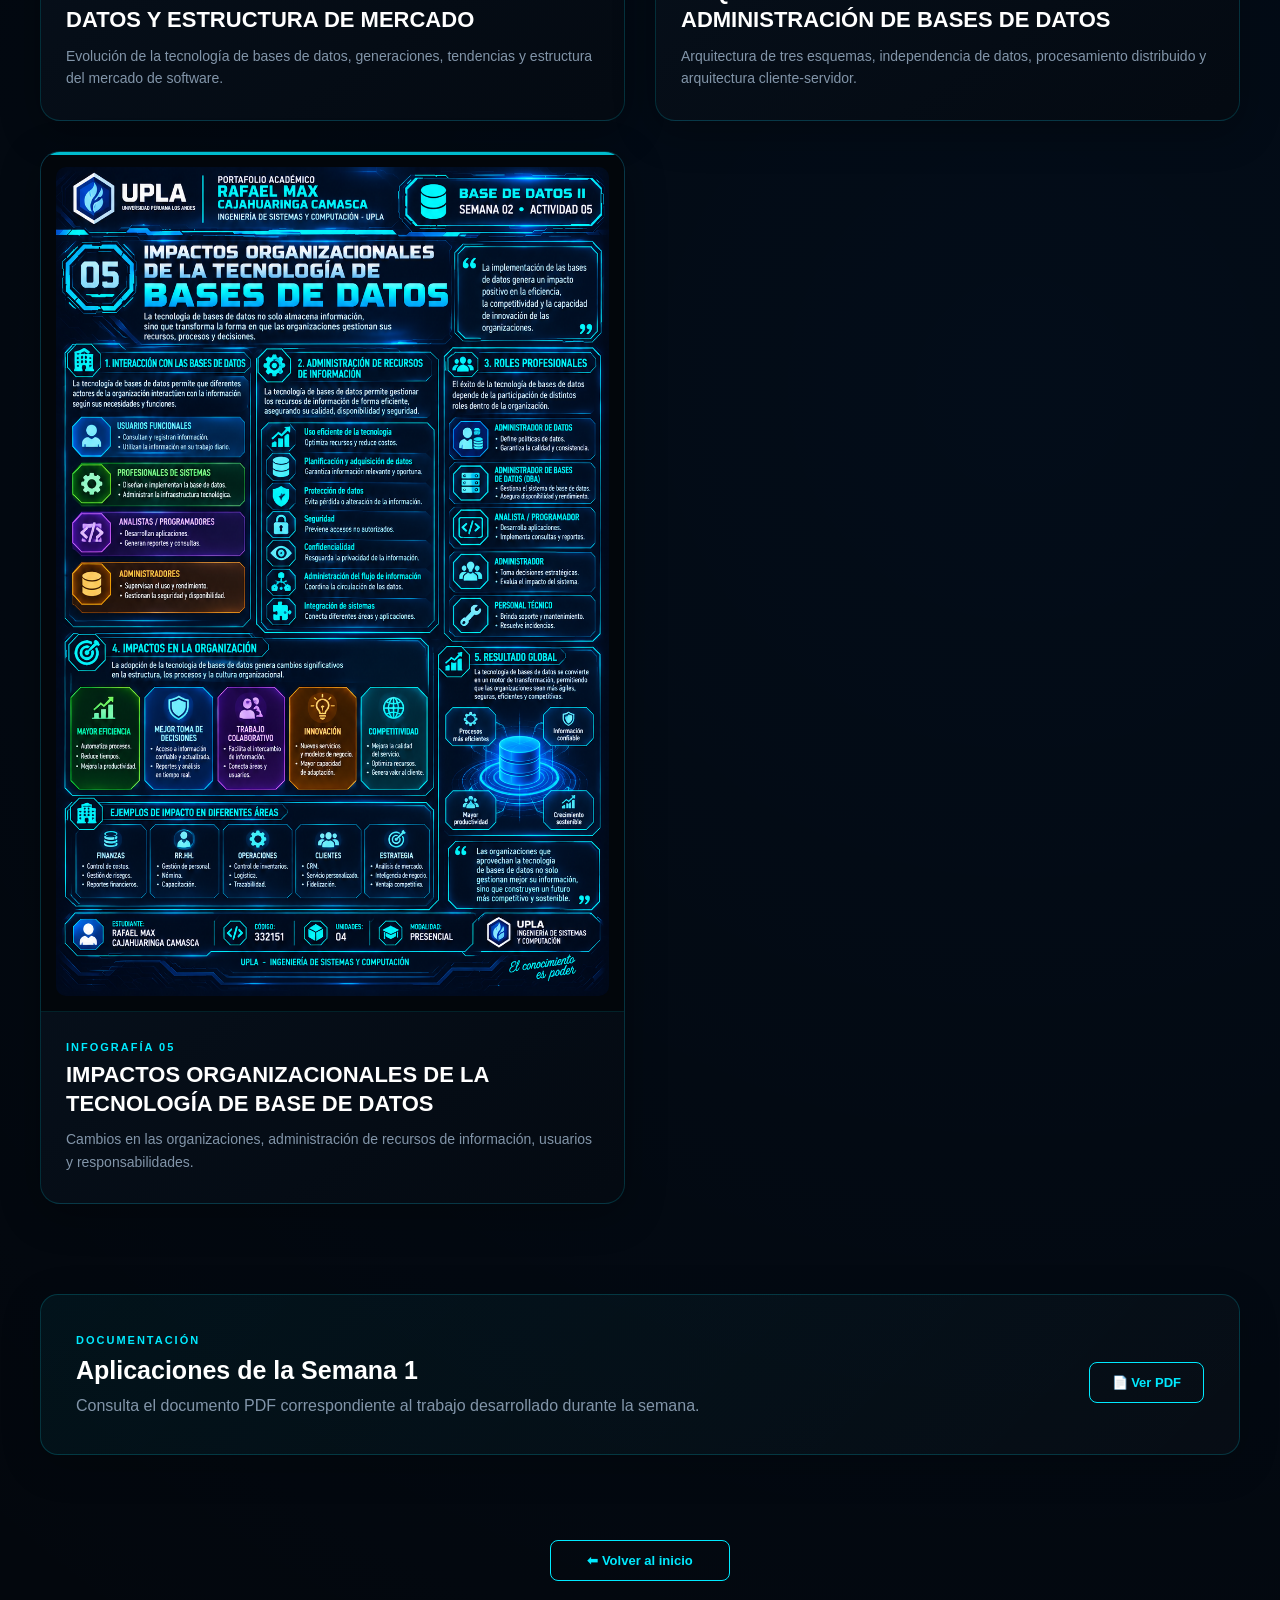
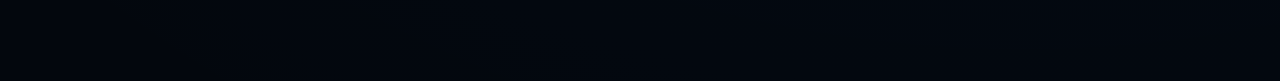
==== commit 6a60eb28: "ra" ====
--- a/Semana 1/Index.html
+++ b/Semana 1/Index.html
@@ -12,511 +12,429 @@
 
 <body>
 
-<section class="week-page">
-
-    <!-- =========================
-         ENCABEZADO
-    ========================== -->
-
-    <header class="week-header">
-
-        <div class="week-label">
-            BASE DE DATOS II · PORTAFOLIO ACADÉMICO
+    <main class="week-page">
+
+        <!-- ENCABEZADO -->
+        <header class="week-header">
+
+            <span class="week-label">PORTAFOLIO ACADÉMICO</span>
+
+            <h1>
+                SEMANA <span>01</span>
+            </h1>
+
+            <p>
+                Trabajos realizados durante la Semana 1 del curso
+                de Bases de Datos II.
+            </p>
+
+        </header>
+
+
+        <!-- ==========================================
+             ACTIVIDAD 01
+        =========================================== -->
+
+        <section class="activity-section">
+
+            <div class="activity-title">
+
+                <div class="activity-number">
+                    01
+                </div>
+
+                <div>
+                    <h2>Actividad 01</h2>
+
+                    <p>
+                        Arquitecturas de sistemas y modelos de procesamiento.
+                    </p>
+                </div>
+
+            </div>
+
+
+            <div class="infografia-grid">
+
+
+                <!-- INFOGRAFÍA 1 -->
+
+                <article class="infografia-card">
+
+                    <div class="infografia-image">
+
+                        <img
+                            src="infografias/actividad-01/arquitectura-centralizada.png"
+                            alt="Infografía Arquitectura Centralizada"
+                        >
+
+                    </div>
+
+                    <div class="infografia-info">
+
+                        <span>INFOGRAFÍA 01</span>
+
+                        <h3>
+                            Arquitectura Centralizada
+                        </h3>
+
+                        <p>
+                            Conceptos, características, funcionamiento,
+                            ventajas y desventajas de la arquitectura
+                            centralizada.
+                        </p>
+
+                    </div>
+
+                </article>
+
+
+                <!-- INFOGRAFÍA 2 -->
+
+                <article class="infografia-card">
+
+                    <div class="infografia-image">
+
+                        <img
+                            src="infografias/actividad-01/arquitectura-cliente-servidor.png"
+                            alt="Infografía Arquitectura Cliente Servidor"
+                        >
+
+                    </div>
+
+                    <div class="infografia-info">
+
+                        <span>INFOGRAFÍA 02</span>
+
+                        <h3>
+                            Arquitectura Cliente-Servidor
+                        </h3>
+
+                        <p>
+                            Modelo cliente-servidor, componentes,
+                            comunicación, funcionamiento y principales
+                            características.
+                        </p>
+
+                    </div>
+
+                </article>
+
+
+                <!-- INFOGRAFÍA 3 -->
+
+                <article class="infografia-card">
+
+                    <div class="infografia-image">
+
+                        <img
+                            src="infografias/actividad-01/arquitectura-distribuida.png"
+                            alt="Infografía Arquitectura Distribuida"
+                        >
+
+                    </div>
+
+                    <div class="infografia-info">
+
+                        <span>INFOGRAFÍA 03</span>
+
+                        <h3>
+                            Arquitectura Distribuida
+                        </h3>
+
+                        <p>
+                            Organización distribuida de recursos,
+                            comunicación entre nodos, características,
+                            ventajas y aplicaciones.
+                        </p>
+
+                    </div>
+
+                </article>
+
+
+                <!-- INFOGRAFÍA 4 -->
+
+                <article class="infografia-card">
+
+                    <div class="infografia-image">
+
+                        <img
+                            src="infografias/actividad-01/arquitectura-nube-multitenencia.png"
+                            alt="Infografía Arquitectura en la Nube y Multitenencia"
+                        >
+
+                    </div>
+
+                    <div class="infografia-info">
+
+                        <span>INFOGRAFÍA 04</span>
+
+                        <h3>
+                            Arquitectura en la Nube y Multitenencia
+                        </h3>
+
+                        <p>
+                            Servicios en la nube, características,
+                            multitenencia, beneficios y aplicaciones
+                            de las bases de datos.
+                        </p>
+
+                    </div>
+
+                </article>
+
+
+            </div>
+
+        </section>
+
+
+
+        <!-- ==========================================
+             ACTIVIDAD 02
+        =========================================== -->
+
+        <section class="activity-section">
+
+            <div class="activity-title">
+
+                <div class="activity-number">
+                    02
+                </div>
+
+                <div>
+
+                    <h2>Actividad 02</h2>
+
+                    <p>
+                        Introducción a la administración y tecnología
+                        de bases de datos.
+                    </p>
+
+                </div>
+
+            </div>
+
+
+            <div class="infografia-grid">
+
+
+                <!-- INFOGRAFÍA 1 -->
+
+                <article class="infografia-card">
+
+                    <div class="infografia-image">
+
+                        <img
+                            src="infografias/actividad-02/caracteristicas-base-datos.png"
+                            alt="Infografía Características de la Base de Datos"
+                        >
+
+                    </div>
+
+                    <div class="infografia-info">
+
+                        <span>INFOGRAFÍA 01</span>
+
+                        <h3>
+                            Características de la Base de Datos
+                        </h3>
+
+                        <p>
+                            Persistencia, compartición, interrelación,
+                            seguridad y gestión organizada de la
+                            información.
+                        </p>
+
+                    </div>
+
+                </article>
+
+
+                <!-- INFOGRAFÍA 2 -->
+
+                <article class="infografia-card">
+
+                    <div class="infografia-image">
+
+                        <img
+                            src="infografias/actividad-02/caracteristicas-sgbd.png"
+                            alt="Infografía Características de los Sistemas de Administración de Bases de Datos"
+                        >
+
+                    </div>
+
+                    <div class="infografia-info">
+
+                        <span>INFOGRAFÍA 02</span>
+
+                        <h3>
+                            Características de los SGBD
+                        </h3>
+
+                        <p>
+                            Funciones principales de los Sistemas de
+                            Gestión de Bases de Datos y herramientas
+                            para administrar la información.
+                        </p>
+
+                    </div>
+
+                </article>
+
+
+                <!-- INFOGRAFÍA 3 -->
+
+                <article class="infografia-card">
+
+                    <div class="infografia-image">
+
+                        <img
+                            src="infografias/actividad-02/tecnologia-base-datos-mercado.png"
+                            alt="Infografía Desarrollo de la Tecnología de Base de Datos y Estructura de Mercado"
+                        >
+
+                    </div>
+
+                    <div class="infografia-info">
+
+                        <span>INFOGRAFÍA 03</span>
+
+                        <h3>
+                            Desarrollo de la Tecnología de Base de Datos y Estructura de Mercado
+                        </h3>
+
+                        <p>
+                            Evolución de la tecnología de bases de datos,
+                            generaciones, tendencias y estructura del
+                            mercado de software.
+                        </p>
+
+                    </div>
+
+                </article>
+
+
+                <!-- INFOGRAFÍA 4 -->
+
+                <article class="infografia-card">
+
+                    <div class="infografia-image">
+
+                        <img
+                            src="infografias/actividad-02/arquitecturas-sistemas-administracion.png"
+                            alt="Infografía Arquitecturas de los Sistemas de Administración de Bases de Datos"
+                        >
+
+                    </div>
+
+                    <div class="infografia-info">
+
+                        <span>INFOGRAFÍA 04</span>
+
+                        <h3>
+                            Arquitecturas de los Sistemas de Administración de Bases de Datos
+                        </h3>
+
+                        <p>
+                            Arquitectura de tres esquemas, independencia
+                            de datos, procesamiento distribuido y
+                            arquitectura cliente-servidor.
+                        </p>
+
+                    </div>
+
+                </article>
+
+
+                <!-- INFOGRAFÍA 5 -->
+
+                <article class="infografia-card">
+
+                    <div class="infografia-image">
+
+                        <img
+                            src="infografias/actividad-02/impactos-organizacionales.png"
+                            alt="Infografía Impactos Organizacionales de la Tecnología de Base de Datos"
+                        >
+
+                    </div>
+
+                    <div class="infografia-info">
+
+                        <span>INFOGRAFÍA 05</span>
+
+                        <h3>
+                            Impactos Organizacionales de la Tecnología de Base de Datos
+                        </h3>
+
+                        <p>
+                            Cambios en las organizaciones, administración
+                            de recursos de información, usuarios y
+                            responsabilidades.
+                        </p>
+
+                    </div>
+
+                </article>
+
+
+            </div>
+
+        </section>
+
+
+
+        <!-- ==========================================
+             DOCUMENTO PDF
+        =========================================== -->
+
+        <section class="document-section">
+
+            <div>
+
+                <span>DOCUMENTACIÓN</span>
+
+                <h2>
+                    Aplicaciones de la Semana 1
+                </h2>
+
+                <p>
+                    Consulta el documento PDF correspondiente al
+                    trabajo desarrollado durante la semana.
+                </p>
+
+            </div>
+
+            <a
+                href="APLICACIONES 3.pdf"
+                class="btn-doc"
+                target="_blank"
+            >
+                📄 Ver PDF
+            </a>
+
+        </section>
+
+
+
+        <!-- VOLVER -->
+
+        <div class="back-section">
+
+            <a
+                href="../index.html"
+                class="btn-doc"
+            >
+                ⬅ Volver al inicio
+            </a>
+
         </div>
 
-        <h1>
-            SEMANA <span>01</span>
-        </h1>
-
-        <p>
-            Evidencias académicas correspondientes a la Semana 1,
-            organizadas en actividades e infografías sobre arquitectura,
-            tecnología y administración de bases de datos.
-        </p>
-
-    </header>
-
-
-    <!-- =========================
-         ACTIVIDAD 01
-    ========================== -->
-
-    <section class="activity-section">
-
-        <div class="activity-title">
-
-            <div class="activity-number">
-                01
-            </div>
-
-            <div>
-                <h2>Actividad 01</h2>
-
-                <p>
-                    Arquitecturas de sistemas y bases de datos
-                </p>
-            </div>
-
-        </div>
-
-
-        <div class="infografia-grid">
-
-
-            <!-- 01 ARQUITECTURA CENTRALIZADA -->
-
-            <article class="infografia-card">
-
-                <div class="infografia-image">
-
-                    <img
-                        src="infografias/actividad-01/arquitectura-centralizada.png"
-                        alt="Infografía Arquitectura Centralizada"
-                    >
-
-                </div>
-
-                <div class="infografia-info">
-
-                    <span>INFOGRAFÍA 01</span>
-
-                    <h3>
-                        Arquitectura Centralizada
-                    </h3>
-
-                    <p>
-                        Conceptos, características, funcionamiento,
-                        ventajas y limitaciones de una arquitectura
-                        centralizada de bases de datos.
-                    </p>
-
-                    <a
-                        href="infografias/actividad-01/arquitectura-centralizada.png"
-                        target="_blank"
-                        class="btn-doc"
-                    >
-                        Ver infografía
-                    </a>
-
-                </div>
-
-            </article>
-
-
-
-            <!-- 02 CLIENTE SERVIDOR -->
-
-            <article class="infografia-card">
-
-                <div class="infografia-image">
-
-                    <img
-                        src="infografias/actividad-01/arquitectura-cliente-servidor.png"
-                        alt="Infografía Arquitectura Cliente Servidor"
-                    >
-
-                </div>
-
-                <div class="infografia-info">
-
-                    <span>INFOGRAFÍA 02</span>
-
-                    <h3>
-                        Arquitectura Cliente-Servidor
-                    </h3>
-
-                    <p>
-                        Organización entre clientes y servidores,
-                        comunicación, procesamiento y acceso a los
-                        servicios de bases de datos.
-                    </p>
-
-                    <a
-                        href="infografias/actividad-01/arquitectura-cliente-servidor.png"
-                        target="_blank"
-                        class="btn-doc"
-                    >
-                        Ver infografía
-                    </a>
-
-                </div>
-
-            </article>
-
-
-
-            <!-- 03 ARQUITECTURA DISTRIBUIDA -->
-
-            <article class="infografia-card">
-
-                <div class="infografia-image">
-
-                    <img
-                        src="infografias/actividad-01/arquitectura-distribuida.png"
-                        alt="Infografía Arquitectura Distribuida"
-                    >
-
-                </div>
-
-                <div class="infografia-info">
-
-                    <span>INFOGRAFÍA 03</span>
-
-                    <h3>
-                        Arquitectura Distribuida
-                    </h3>
-
-                    <p>
-                        Distribución de datos y procesos entre diferentes
-                        equipos y nodos conectados mediante una red.
-                    </p>
-
-                    <a
-                        href="infografias/actividad-01/arquitectura-distribuida.png"
-                        target="_blank"
-                        class="btn-doc"
-                    >
-                        Ver infografía
-                    </a>
-
-                </div>
-
-            </article>
-
-
-
-            <!-- 04 NUBE Y MULTITENENCIA -->
-
-            <article class="infografia-card">
-
-                <div class="infografia-image">
-
-                    <img
-                        src="infografias/actividad-01/arquitectura-nube-multitenencia.png"
-                        alt="Infografía Arquitectura en la Nube y Multitenencia"
-                    >
-
-                </div>
-
-                <div class="infografia-info">
-
-                    <span>INFOGRAFÍA 04</span>
-
-                    <h3>
-                        Arquitectura en la Nube y Multitenencia
-                    </h3>
-
-                    <p>
-                        Servicios de bases de datos en la nube,
-                        escalabilidad, disponibilidad y utilización
-                        compartida de recursos.
-                    </p>
-
-                    <a
-                        href="infografias/actividad-01/arquitectura-nube-multitenencia.png"
-                        target="_blank"
-                        class="btn-doc"
-                    >
-                        Ver infografía
-                    </a>
-
-                </div>
-
-            </article>
-
-        </div>
-
-    </section>
-
-
-
-    <!-- =========================
-         ACTIVIDAD 02
-    ========================== -->
-
-    <section class="activity-section">
-
-        <div class="activity-title">
-
-            <div class="activity-number">
-                02
-            </div>
-
-            <div>
-
-                <h2>Actividad 02</h2>
-
-                <p>
-                    Introducción a la administración de bases de datos
-                </p>
-
-            </div>
-
-        </div>
-
-
-        <div class="infografia-grid">
-
-
-            <!-- 01 CARACTERÍSTICAS BASE DE DATOS -->
-
-            <article class="infografia-card">
-
-                <div class="infografia-image">
-
-                    <img
-                        src="infografias/actividad-02/caracteristicas-base-datos.png"
-                        alt="Infografía Características de la Base de Datos"
-                    >
-
-                </div>
-
-                <div class="infografia-info">
-
-                    <span>INFOGRAFÍA 01</span>
-
-                    <h3>
-                        Características de la Base de Datos
-                    </h3>
-
-                    <p>
-                        Persistencia, compartición, interrelación,
-                        seguridad, organización y gestión de la
-                        información.
-                    </p>
-
-                    <a
-                        href="infografias/actividad-02/caracteristicas-base-datos.png"
-                        target="_blank"
-                        class="btn-doc"
-                    >
-                        Ver infografía
-                    </a>
-
-                </div>
-
-            </article>
-
-
-
-            <!-- 02 SGBD -->
-
-            <article class="infografia-card">
-
-                <div class="infografia-image">
-
-                    <img
-                        src="infografias/actividad-02/caracteristicas-sgbd.png"
-                        alt="Infografía Características de los Sistemas de Administración de Bases de Datos"
-                    >
-
-                </div>
-
-                <div class="infografia-info">
-
-                    <span>INFOGRAFÍA 02</span>
-
-                    <h3>
-                        Características de los SGBD
-                    </h3>
-
-                    <p>
-                        Funciones y características de los Sistemas de
-                        Gestión de Bases de Datos para administrar,
-                        consultar y proteger la información.
-                    </p>
-
-                    <a
-                        href="infografias/actividad-02/caracteristicas-sgbd.png"
-                        target="_blank"
-                        class="btn-doc"
-                    >
-                        Ver infografía
-                    </a>
-
-                </div>
-
-            </article>
-
-
-
-            <!-- 03 TECNOLOGÍA Y MERCADO -->
-
-            <article class="infografia-card">
-
-                <div class="infografia-image">
-
-                    <img
-                        src="infografias/actividad-02/tecnologia-base-datos-mercado.png"
-                        alt="Infografía Desarrollo de la Tecnología de Base de Datos y Estructura de Mercado"
-                    >
-
-                </div>
-
-                <div class="infografia-info">
-
-                    <span>INFOGRAFÍA 03</span>
-
-                    <h3>
-                        Tecnología de Base de Datos y Mercado
-                    </h3>
-
-                    <p>
-                        Evolución tecnológica de las bases de datos,
-                        generaciones de DBMS y desarrollo de la
-                        estructura del mercado.
-                    </p>
-
-                    <a
-                        href="infografias/actividad-02/tecnologia-base-datos-mercado.png"
-                        target="_blank"
-                        class="btn-doc"
-                    >
-                        Ver infografía
-                    </a>
-
-                </div>
-
-            </article>
-
-
-
-            <!-- 04 ARQUITECTURAS SGBD -->
-
-            <article class="infografia-card">
-
-                <div class="infografia-image">
-
-                    <img
-                        src="infografias/actividad-02/arquitecturas-sistemas-administracion.png"
-                        alt="Infografía Arquitecturas de los Sistemas de Administración de Bases de Datos"
-                    >
-
-                </div>
-
-                <div class="infografia-info">
-
-                    <span>INFOGRAFÍA 04</span>
-
-                    <h3>
-                        Arquitecturas de los Sistemas de Administración
-                    </h3>
-
-                    <p>
-                        Esquemas de arquitectura, independencia de datos,
-                        procesamiento distribuido y arquitectura
-                        cliente-servidor.
-                    </p>
-
-                    <a
-                        href="infografias/actividad-02/arquitecturas-sistemas-administracion.png"
-                        target="_blank"
-                        class="btn-doc"
-                    >
-                        Ver infografía
-                    </a>
-
-                </div>
-
-            </article>
-
-
-
-            <!-- 05 IMPACTOS ORGANIZACIONALES -->
-
-            <article class="infografia-card">
-
-                <div class="infografia-image">
-
-                    <img
-                        src="infografias/actividad-02/impactos-organizacionales.png"
-                        alt="Infografía Impactos Organizacionales de la Tecnología de Base de Datos"
-                    >
-
-                </div>
-
-                <div class="infografia-info">
-
-                    <span>INFOGRAFÍA 05</span>
-
-                    <h3>
-                        Impactos Organizacionales
-                    </h3>
-
-                    <p>
-                        Influencia de la tecnología de bases de datos
-                        en las organizaciones, usuarios, recursos de
-                        información y administración.
-                    </p>
-
-                    <a
-                        href="infografias/actividad-02/impactos-organizacionales.png"
-                        target="_blank"
-                        class="btn-doc"
-                    >
-                        Ver infografía
-                    </a>
-
-                </div>
-
-            </article>
-
-        </div>
-
-    </section>
-
-
-
-    <!-- =========================
-         PDF
-    ========================== -->
-
-    <section class="document-section">
-
-        <div>
-
-            <span>DOCUMENTO DE EVIDENCIA</span>
-
-            <h2>
-                Aplicaciones 3
-            </h2>
-
-            <p>
-                Documento correspondiente al trabajo desarrollado
-                durante la Semana 1.
-            </p>
-
-        </div>
-
-        <a
-            href="APLICACIONES 3.pdf"
-            target="_blank"
-            class="btn-doc"
-        >
-            📄 Ver PDF
-        </a>
-
-    </section>
-
-
-
-    <!-- =========================
-         VOLVER
-    ========================== -->
-
-    <div class="back-section">
-
-        <a
-            href="../index.html"
-            class="btn-doc"
-        >
-            ⬅ Volver al inicio
-        </a>
-
-    </div>
-
-
-</section>
+
+    </main>
 
 </body>
+
 </html>
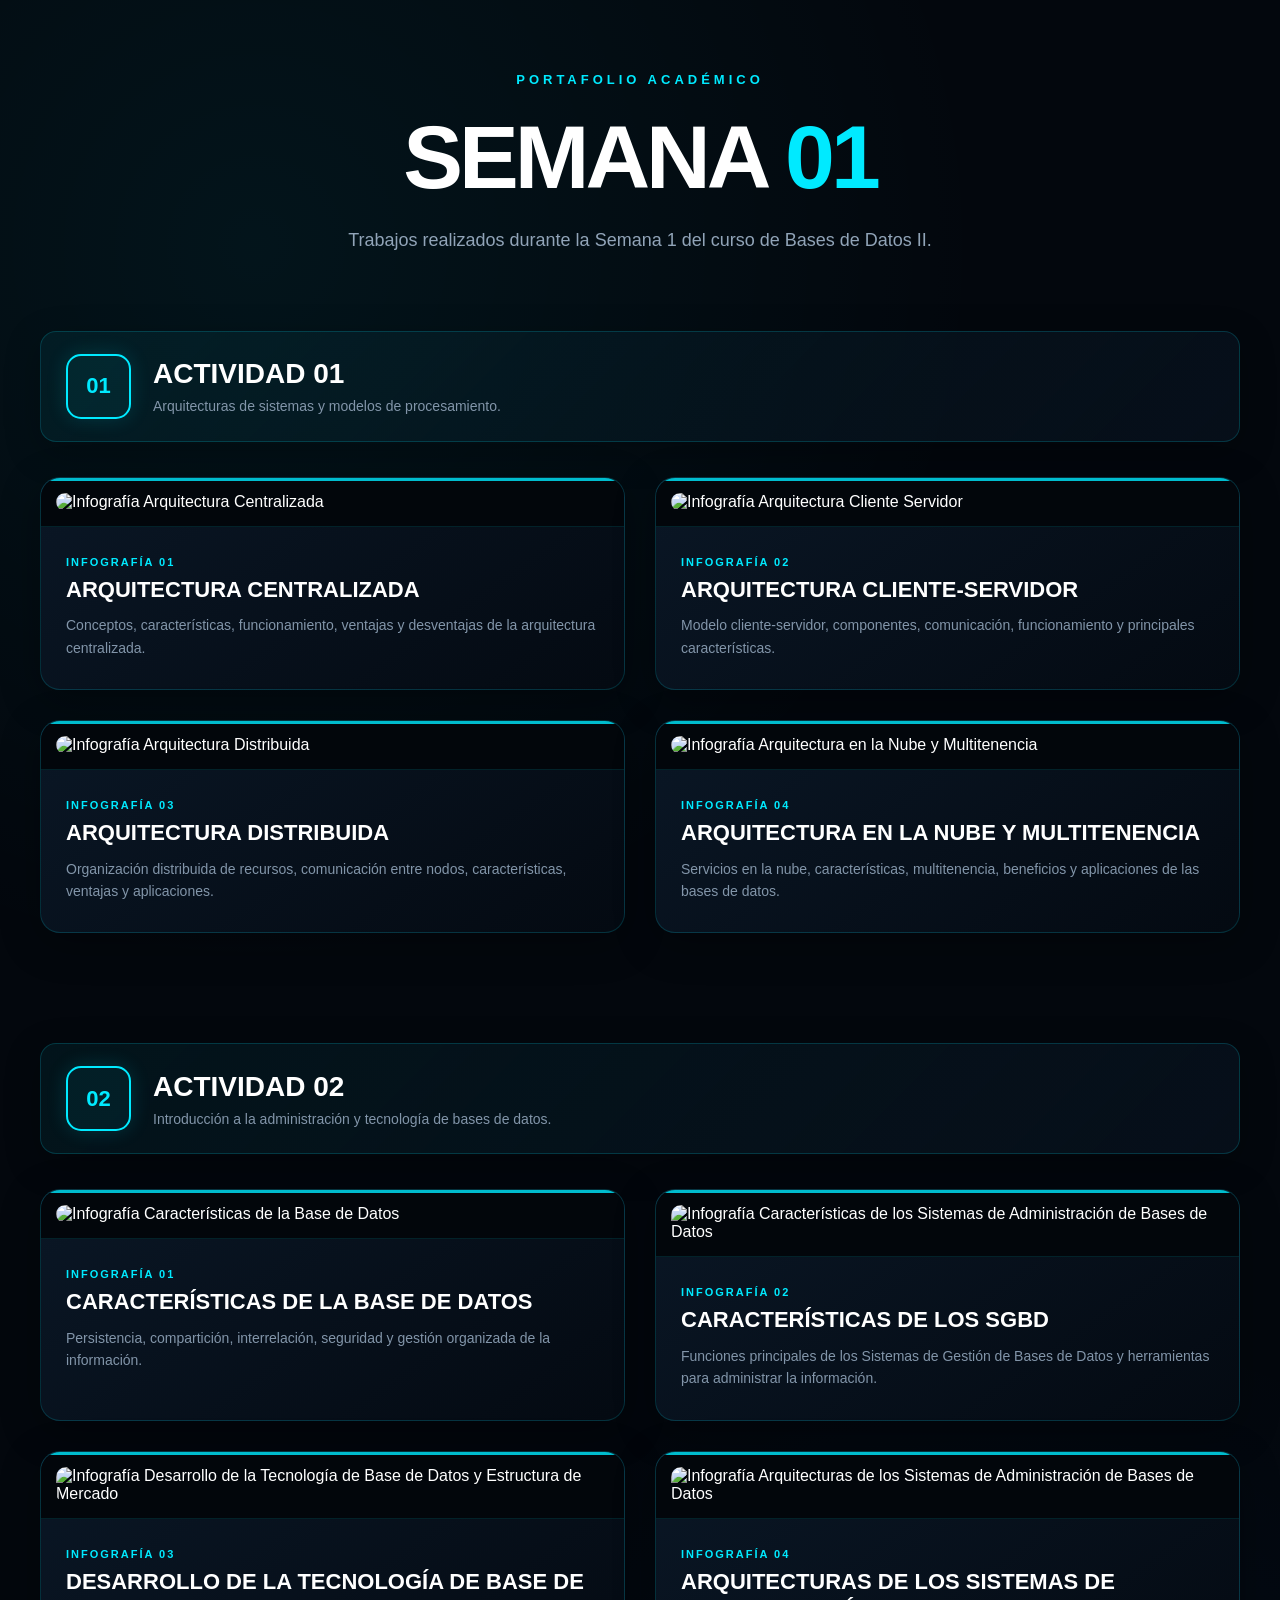
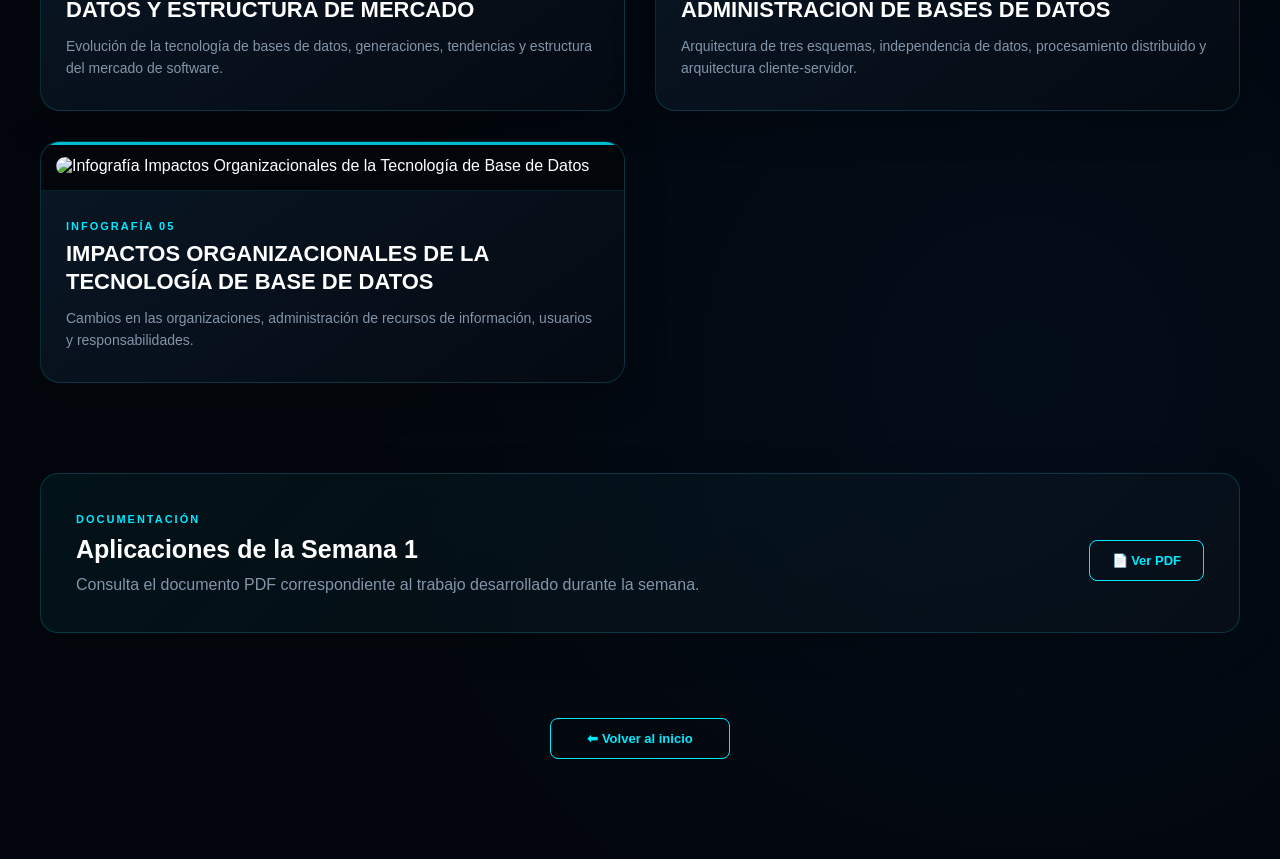
==== commit d3e449b6: "rr" ====
--- a/Semana 1/Index.html
+++ b/Semana 1/Index.html
@@ -64,7 +64,7 @@
                     <div class="infografia-image">
 
                         <img
-                            src="infografias/actividad-01/arquitectura-centralizada.png"
+                            src="Infografias/actividad-01/arquitectura-centralizada.png"
                             alt="Infografía Arquitectura Centralizada"
                         >
 
@@ -96,7 +96,7 @@
                     <div class="infografia-image">
 
                         <img
-                            src="infografias/actividad-01/arquitectura-cliente-servidor.png"
+                            src="Infografias/actividad-01/arquitectura-cliente-servidor.png"
                             alt="Infografía Arquitectura Cliente Servidor"
                         >
 
@@ -128,7 +128,7 @@
                     <div class="infografia-image">
 
                         <img
-                            src="infografias/actividad-01/arquitectura-distribuida.png"
+                            src="Infografias/actividad-01/arquitectura-distribuida.png"
                             alt="Infografía Arquitectura Distribuida"
                         >
 
@@ -160,7 +160,7 @@
                     <div class="infografia-image">
 
                         <img
-                            src="infografias/actividad-01/arquitectura-nube-multitenencia.png"
+                            src="Infografias/actividad-01/arquitectura-nube-multitenencia.png"
                             alt="Infografía Arquitectura en la Nube y Multitenencia"
                         >
 
@@ -227,7 +227,7 @@
                     <div class="infografia-image">
 
                         <img
-                            src="infografias/actividad-02/caracteristicas-base-datos.png"
+                            src="Infografias/actividad-02/caracteristicas-base-datos.png"
                             alt="Infografía Características de la Base de Datos"
                         >
 
@@ -259,7 +259,7 @@
                     <div class="infografia-image">
 
                         <img
-                            src="infografias/actividad-02/caracteristicas-sgbd.png"
+                            src="Infografias/actividad-02/caracteristicas-sgbd.png"
                             alt="Infografía Características de los Sistemas de Administración de Bases de Datos"
                         >
 
@@ -291,7 +291,7 @@
                     <div class="infografia-image">
 
                         <img
-                            src="infografias/actividad-02/tecnologia-base-datos-mercado.png"
+                            src="Infografias/actividad-02/tecnologia-base-datos-mercado.png"
                             alt="Infografía Desarrollo de la Tecnología de Base de Datos y Estructura de Mercado"
                         >
 
@@ -323,7 +323,7 @@
                     <div class="infografia-image">
 
                         <img
-                            src="infografias/actividad-02/arquitecturas-sistemas-administracion.png"
+                            src="Infografias/actividad-02/arquitecturas-sistemas-administracion.png"
                             alt="Infografía Arquitecturas de los Sistemas de Administración de Bases de Datos"
                         >
 
@@ -355,7 +355,7 @@
                     <div class="infografia-image">
 
                         <img
-                            src="infografias/actividad-02/impactos-organizacionales.png"
+                            src="Infografias/actividad-02/impactos-organizacionales.png"
                             alt="Infografía Impactos Organizacionales de la Tecnología de Base de Datos"
                         >
 
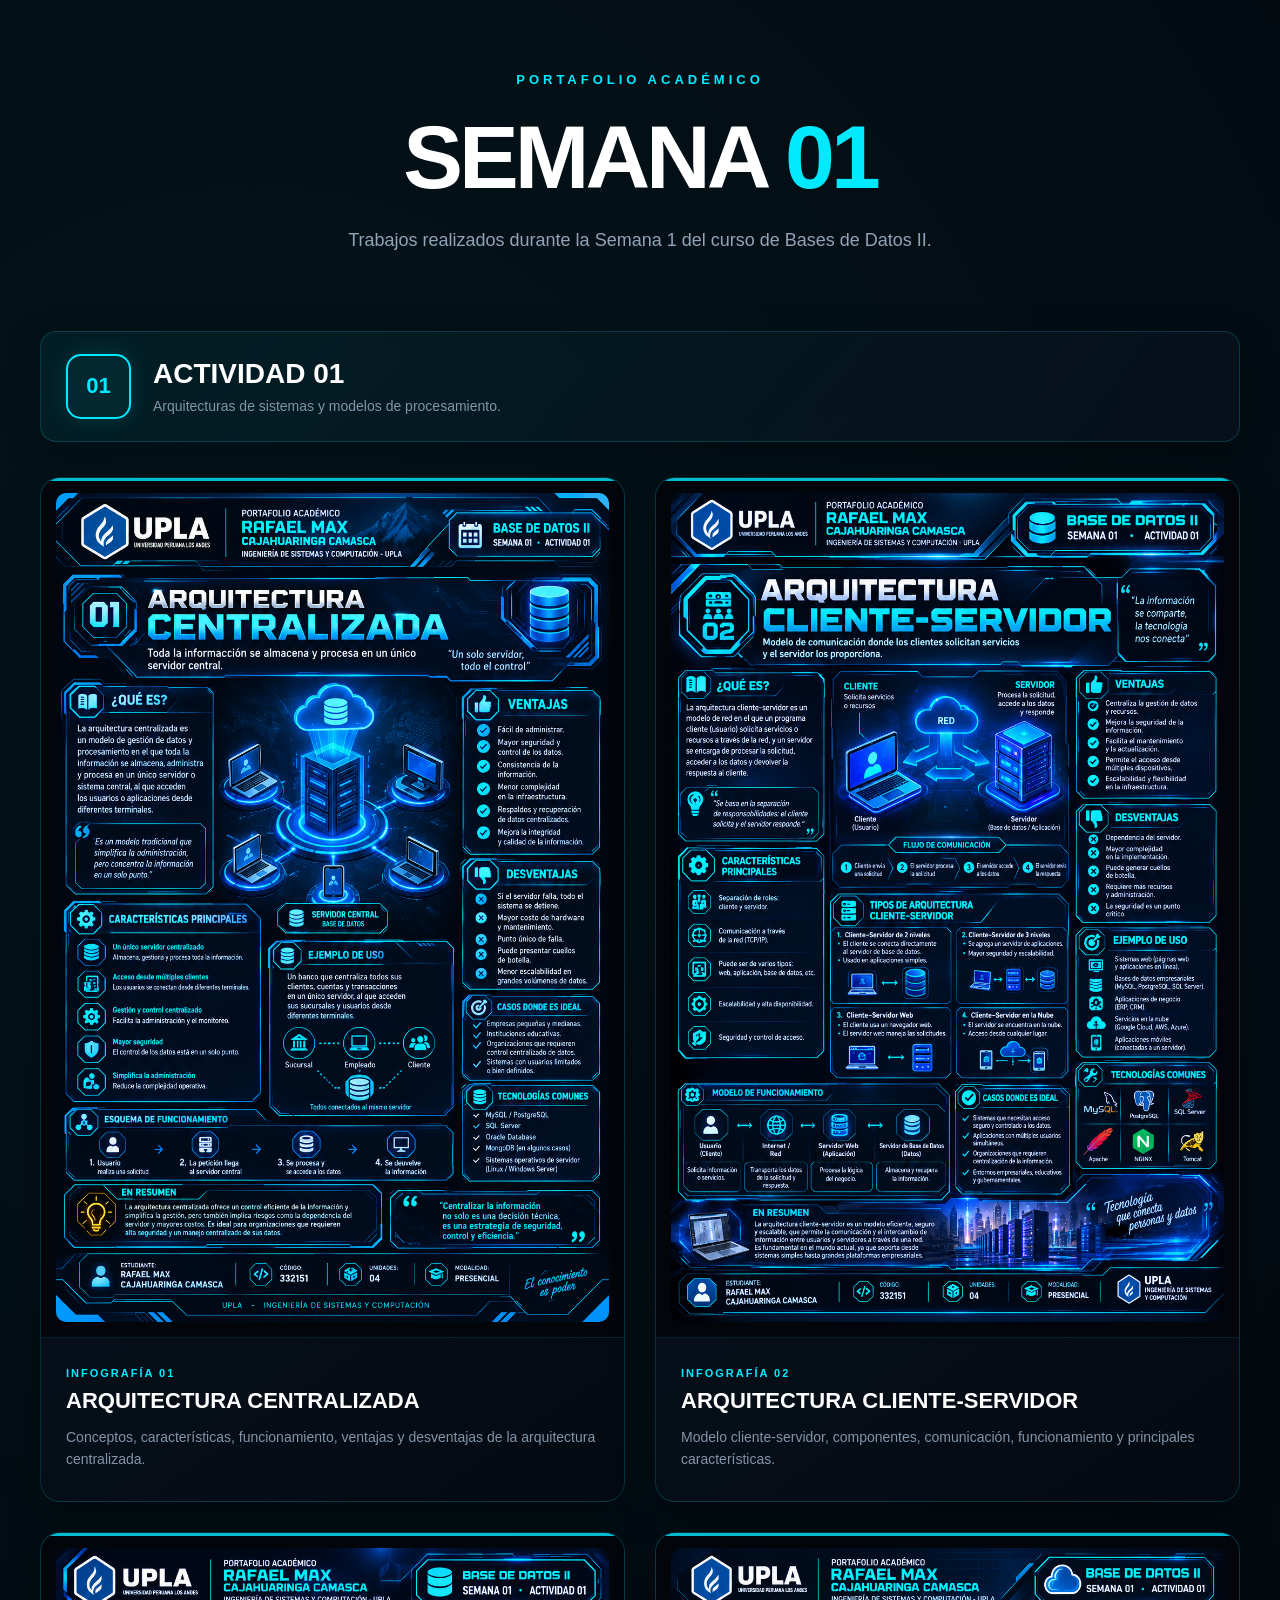
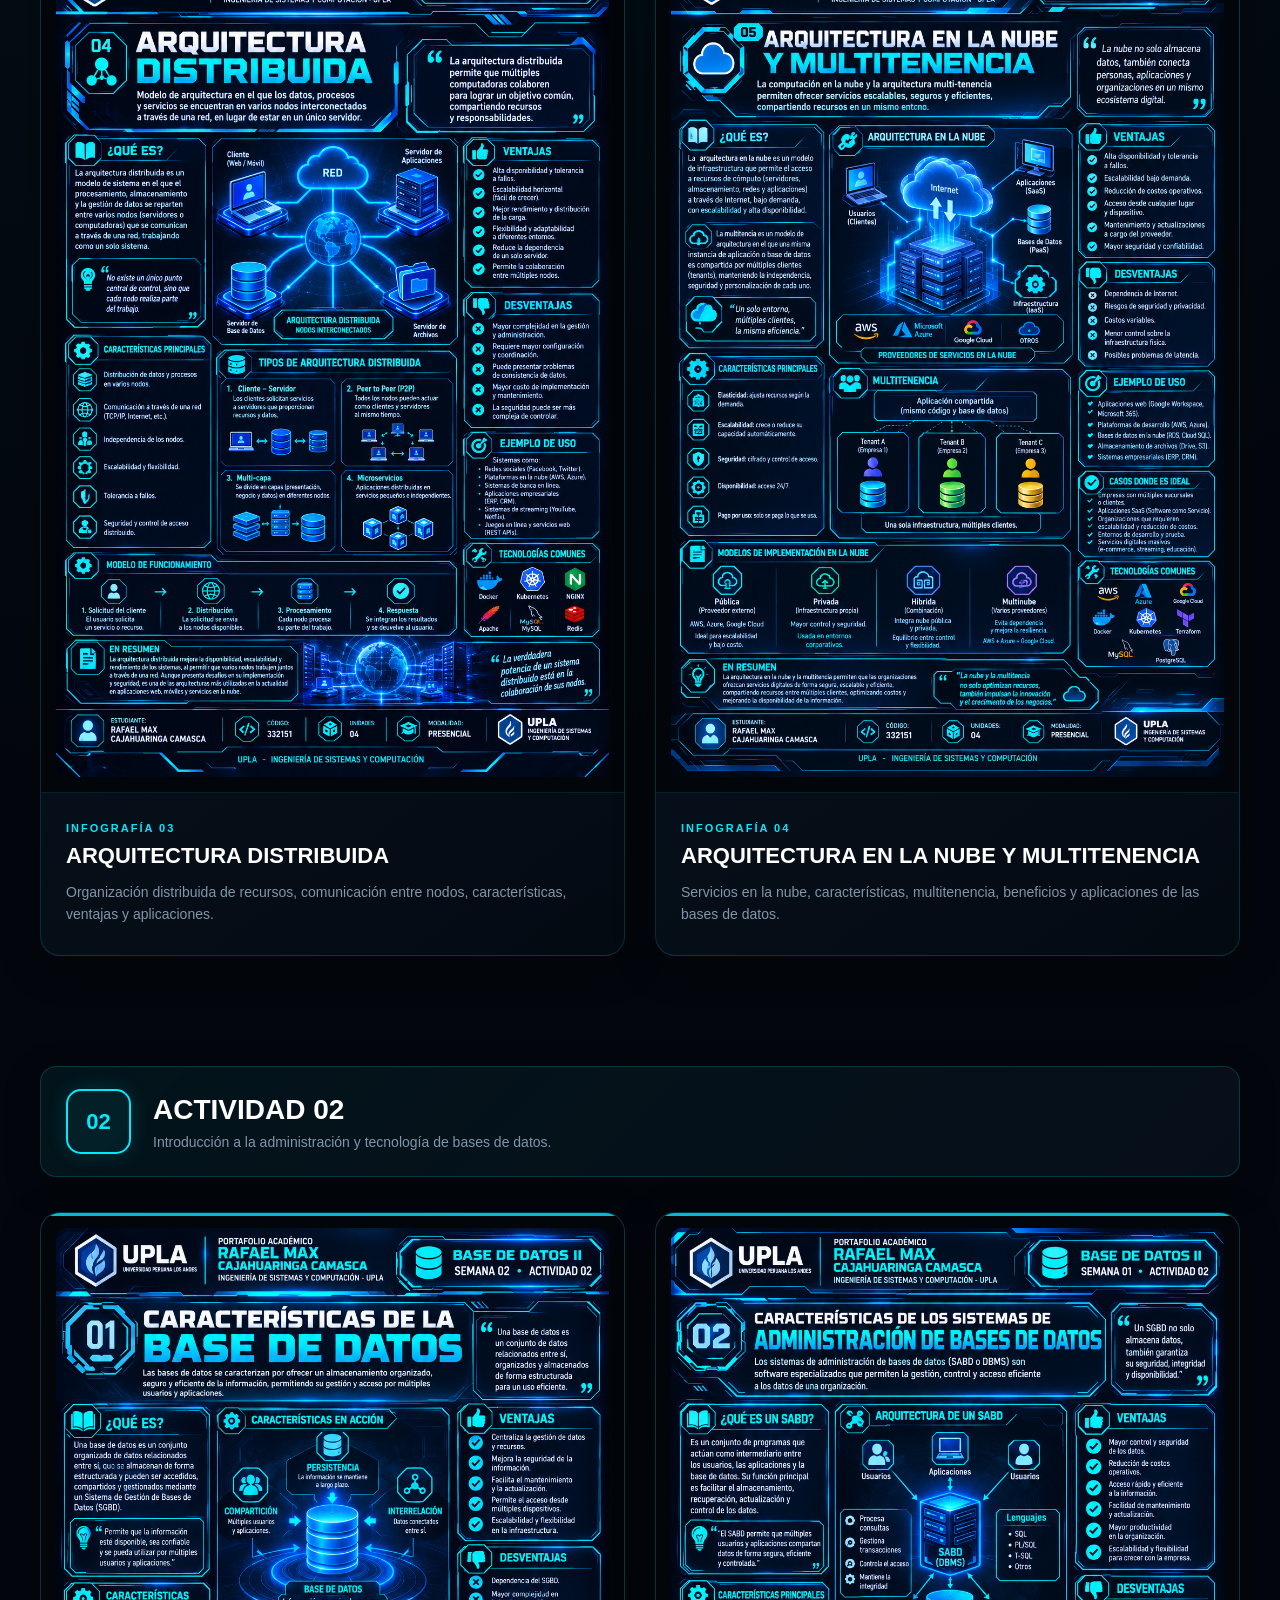
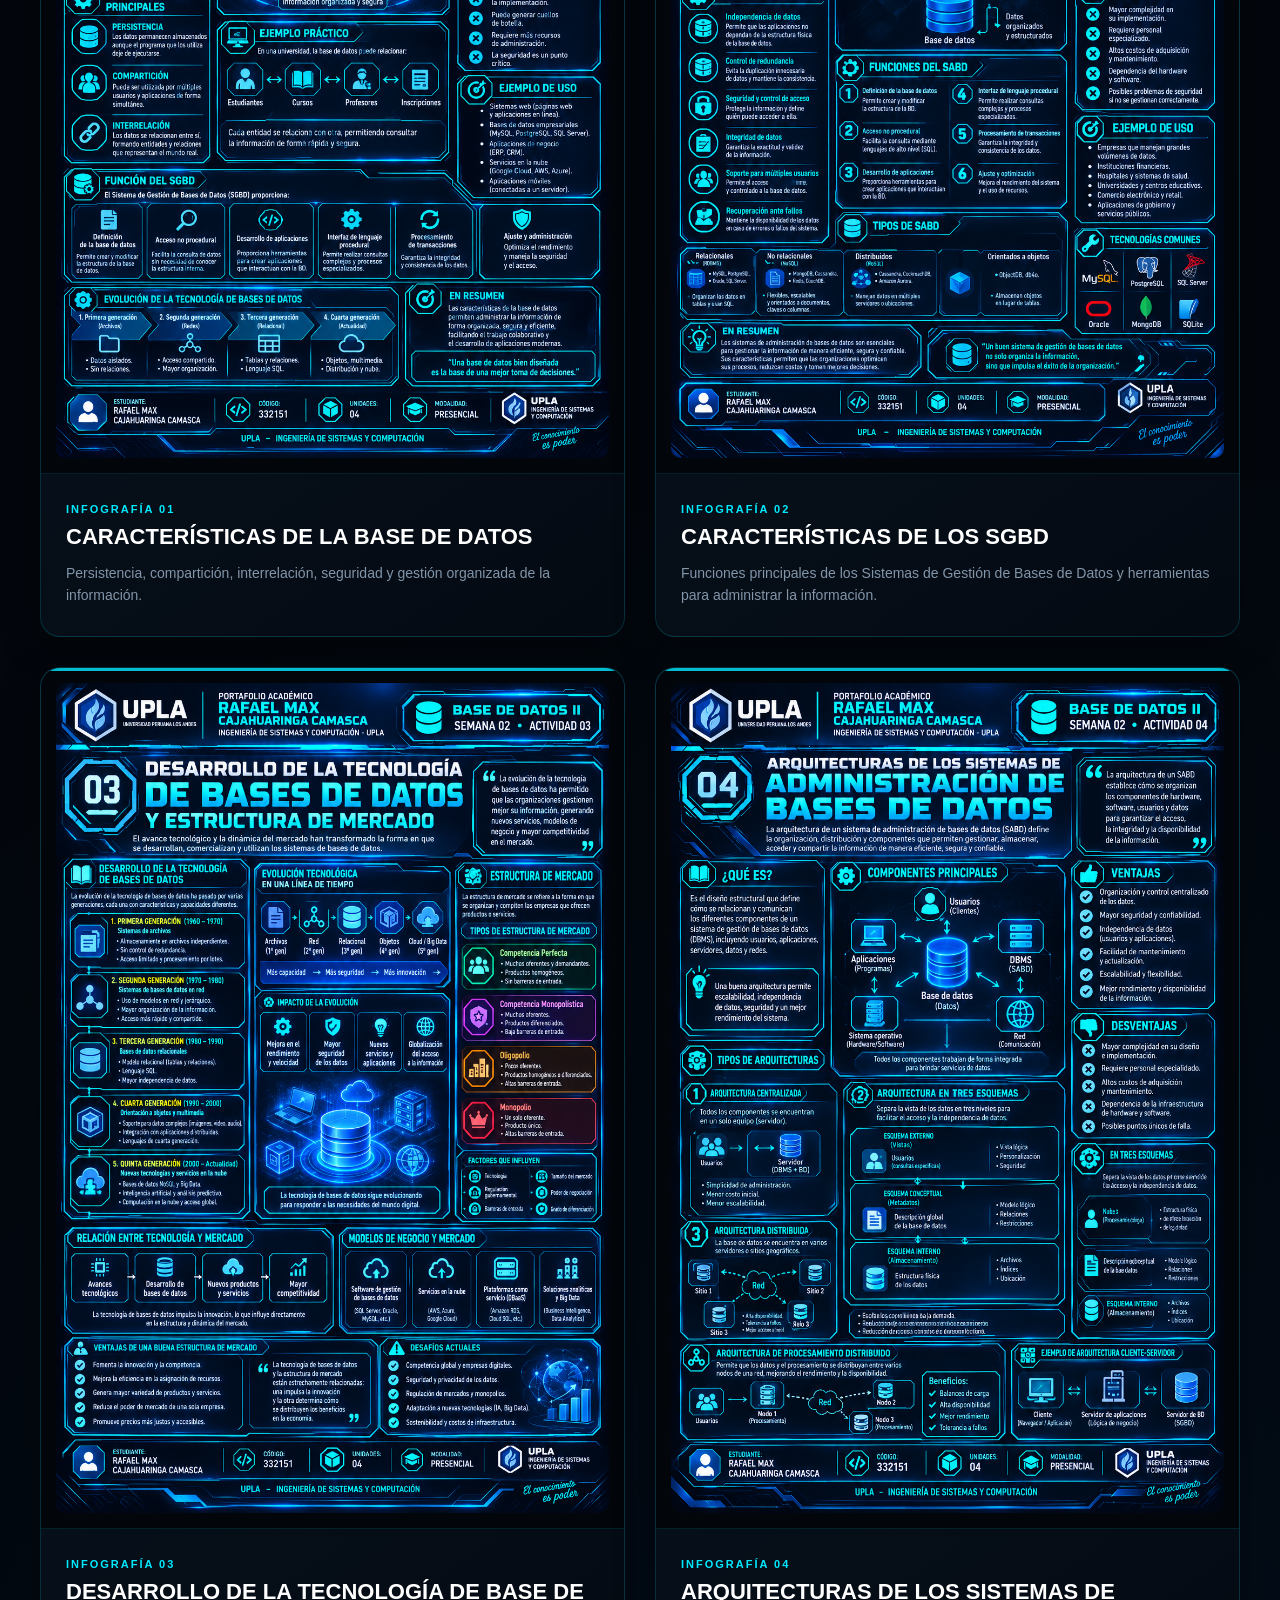
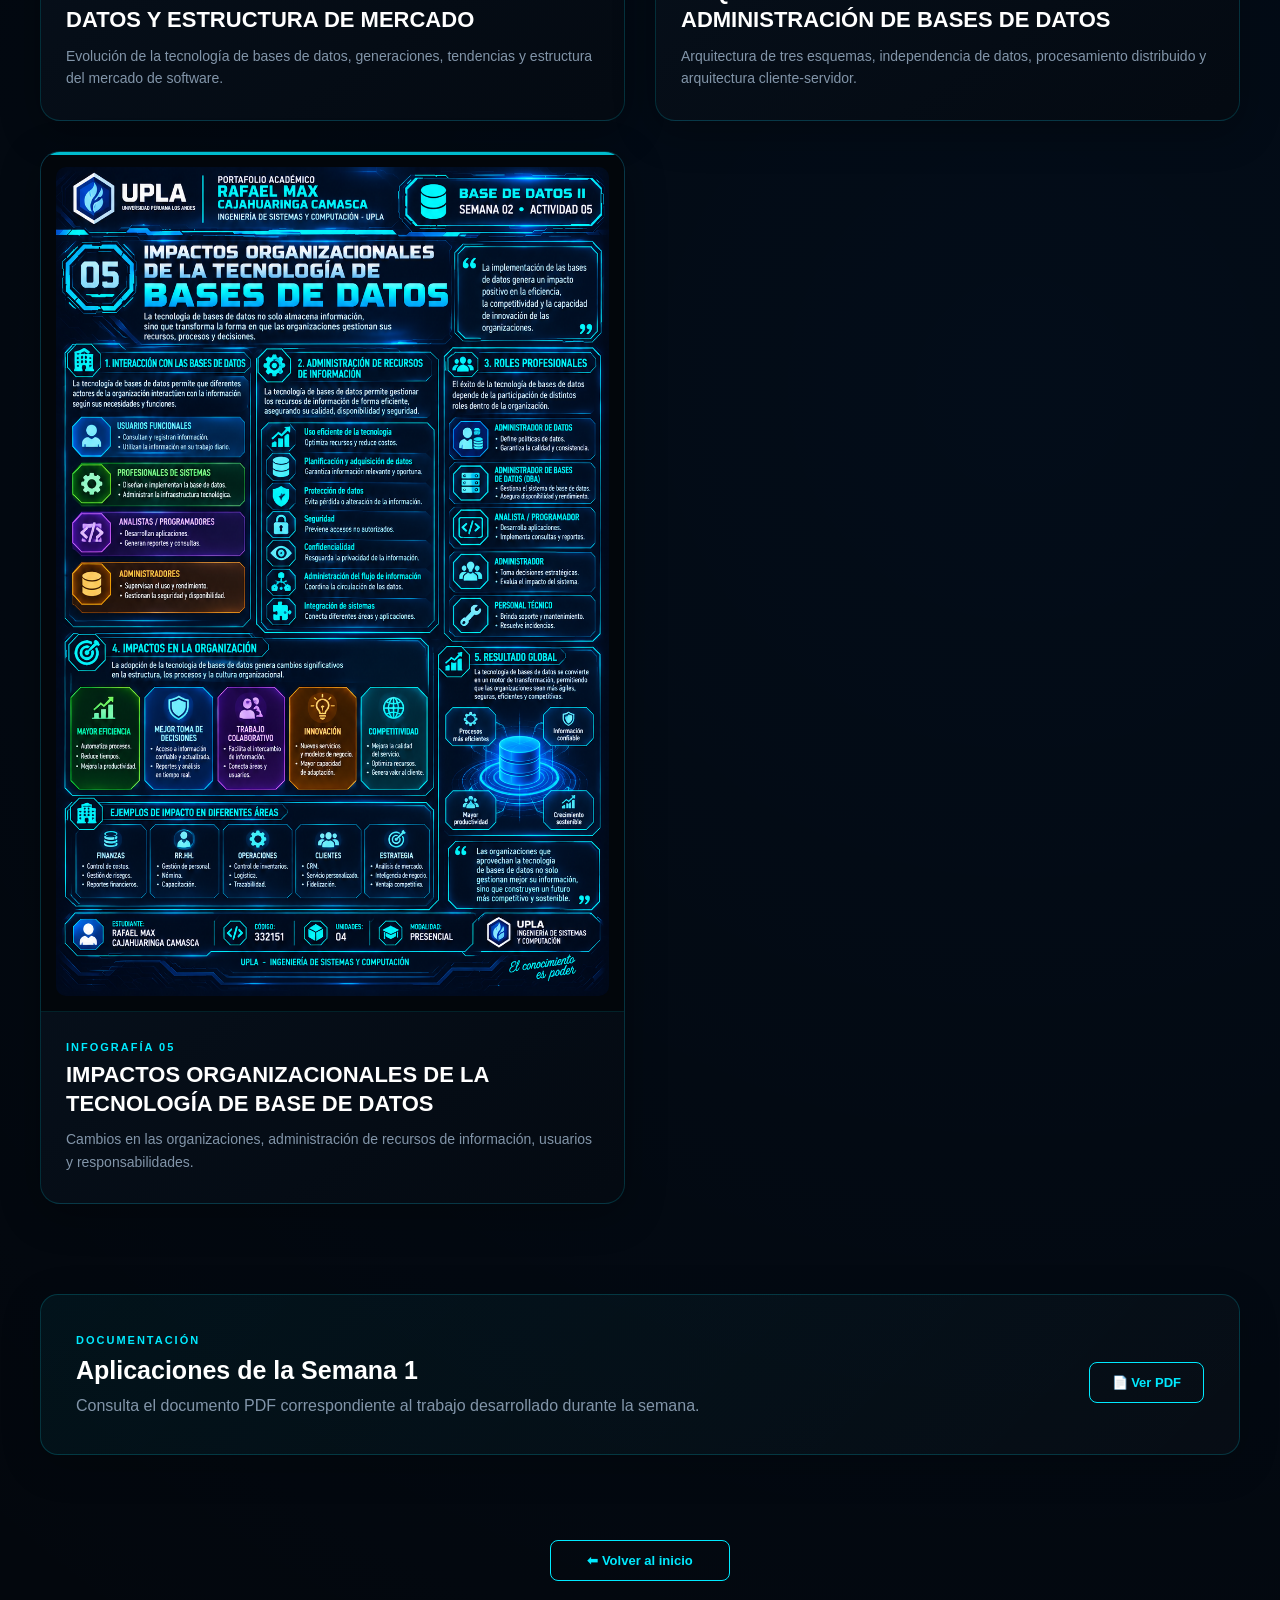
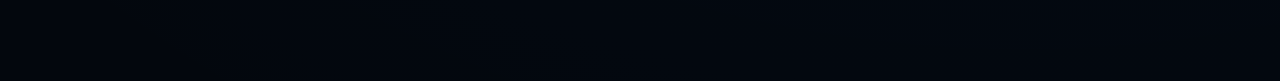
==== commit 50b45557: "RA" ====
--- a/Semana 1/Index.html
+++ b/Semana 1/Index.html
@@ -2,40 +2,63 @@
 <html lang="es">
 
 <head>
+
     <meta charset="UTF-8">
-    <meta name="viewport" content="width=device-width, initial-scale=1.0">
-
-    <title>Semana 1 | Portafolio Académico</title>
-
-    <link rel="stylesheet" href="../styles.css">
+
+    <meta
+        name="viewport"
+        content="width=device-width, initial-scale=1.0"
+    >
+
+    <title>
+        Semana 1 | Portafolio Académico
+    </title>
+
+    <link
+        rel="stylesheet"
+        href="../styles.css"
+    >
+
 </head>
 
+
 <body>
 
+
     <main class="week-page">
 
-        <!-- ENCABEZADO -->
+
+        <!-- =================================================
+             ENCABEZADO
+        ================================================== -->
+
         <header class="week-header">
 
-            <span class="week-label">PORTAFOLIO ACADÉMICO</span>
+            <span class="week-label">
+                PORTAFOLIO ACADÉMICO
+            </span>
 
             <h1>
                 SEMANA <span>01</span>
             </h1>
 
             <p>
-                Trabajos realizados durante la Semana 1 del curso
-                de Bases de Datos II.
+
+                Trabajos realizados durante la Semana 1
+                del curso de Bases de Datos II.
+
             </p>
 
         </header>
 
 
-        <!-- ==========================================
+
+        <!-- =================================================
              ACTIVIDAD 01
-        =========================================== -->
+        ================================================== -->
 
         <section class="activity-section">
+
 
             <div class="activity-title">
 
@@ -44,16 +67,22 @@
                 </div>
 
                 <div>
-                    <h2>Actividad 01</h2>
+
+                    <h2>
+                        Actividad 01
+                    </h2>
 
                     <p>
-                        Arquitecturas de sistemas y modelos de procesamiento.
+                        Arquitecturas de sistemas y modelos
+                        de procesamiento.
                     </p>
+
                 </div>
 
             </div>
 
 
+
             <div class="infografia-grid">
 
 
@@ -64,29 +93,37 @@
                     <div class="infografia-image">
 
                         <img
-                            src="Infografias/actividad-01/arquitectura-centralizada.png"
+                            src="infografias/actividad-01/arquitectura-centralizada.png"
                             alt="Infografía Arquitectura Centralizada"
-                        >
-
-                    </div>
-
-                    <div class="infografia-info">
-
-                        <span>INFOGRAFÍA 01</span>
+                            loading="lazy"
+                        >
+
+                    </div>
+
+
+                    <div class="infografia-info">
+
+                        <span>
+                            INFOGRAFÍA 01
+                        </span>
 
                         <h3>
                             Arquitectura Centralizada
                         </h3>
 
                         <p>
-                            Conceptos, características, funcionamiento,
-                            ventajas y desventajas de la arquitectura
+
+                            Conceptos, características,
+                            funcionamiento, ventajas y
+                            desventajas de la arquitectura
                             centralizada.
-                        </p>
-
-                    </div>
-
-                </article>
+
+                        </p>
+
+                    </div>
+
+                </article>
+
 
 
                 <!-- INFOGRAFÍA 2 -->
@@ -96,29 +133,37 @@
                     <div class="infografia-image">
 
                         <img
-                            src="Infografias/actividad-01/arquitectura-cliente-servidor.png"
+                            src="infografias/actividad-01/arquitectura-cliente-servidor.png"
                             alt="Infografía Arquitectura Cliente Servidor"
-                        >
-
-                    </div>
-
-                    <div class="infografia-info">
-
-                        <span>INFOGRAFÍA 02</span>
+                            loading="lazy"
+                        >
+
+                    </div>
+
+
+                    <div class="infografia-info">
+
+                        <span>
+                            INFOGRAFÍA 02
+                        </span>
 
                         <h3>
                             Arquitectura Cliente-Servidor
                         </h3>
 
                         <p>
-                            Modelo cliente-servidor, componentes,
-                            comunicación, funcionamiento y principales
+
+                            Modelo cliente-servidor,
+                            componentes, comunicación,
+                            funcionamiento y principales
                             características.
-                        </p>
-
-                    </div>
-
-                </article>
+
+                        </p>
+
+                    </div>
+
+                </article>
+
 
 
                 <!-- INFOGRAFÍA 3 -->
@@ -128,29 +173,37 @@
                     <div class="infografia-image">
 
                         <img
-                            src="Infografias/actividad-01/arquitectura-distribuida.png"
+                            src="infografias/actividad-01/arquitectura-distribuida.png"
                             alt="Infografía Arquitectura Distribuida"
-                        >
-
-                    </div>
-
-                    <div class="infografia-info">
-
-                        <span>INFOGRAFÍA 03</span>
+                            loading="lazy"
+                        >
+
+                    </div>
+
+
+                    <div class="infografia-info">
+
+                        <span>
+                            INFOGRAFÍA 03
+                        </span>
 
                         <h3>
                             Arquitectura Distribuida
                         </h3>
 
                         <p>
-                            Organización distribuida de recursos,
-                            comunicación entre nodos, características,
+
+                            Organización distribuida de
+                            recursos, comunicación entre
+                            nodos, características,
                             ventajas y aplicaciones.
-                        </p>
-
-                    </div>
-
-                </article>
+
+                        </p>
+
+                    </div>
+
+                </article>
+
 
 
                 <!-- INFOGRAFÍA 4 -->
@@ -160,24 +213,31 @@
                     <div class="infografia-image">
 
                         <img
-                            src="Infografias/actividad-01/arquitectura-nube-multitenencia.png"
+                            src="infografias/actividad-01/arquitectura-nube-multitenencia.png"
                             alt="Infografía Arquitectura en la Nube y Multitenencia"
-                        >
-
-                    </div>
-
-                    <div class="infografia-info">
-
-                        <span>INFOGRAFÍA 04</span>
+                            loading="lazy"
+                        >
+
+                    </div>
+
+
+                    <div class="infografia-info">
+
+                        <span>
+                            INFOGRAFÍA 04
+                        </span>
 
                         <h3>
                             Arquitectura en la Nube y Multitenencia
                         </h3>
 
                         <p>
-                            Servicios en la nube, características,
-                            multitenencia, beneficios y aplicaciones
-                            de las bases de datos.
+
+                            Servicios en la nube,
+                            características, multitenencia,
+                            beneficios y aplicaciones de
+                            las bases de datos.
+
                         </p>
 
                     </div>
@@ -191,11 +251,12 @@
 
 
 
-        <!-- ==========================================
+        <!-- =================================================
              ACTIVIDAD 02
-        =========================================== -->
+        ================================================== -->
 
         <section class="activity-section">
+
 
             <div class="activity-title">
 
@@ -205,11 +266,15 @@
 
                 <div>
 
-                    <h2>Actividad 02</h2>
+                    <h2>
+                        Actividad 02
+                    </h2>
 
                     <p>
-                        Introducción a la administración y tecnología
-                        de bases de datos.
+
+                        Introducción a la administración
+                        y tecnología de bases de datos.
+
                     </p>
 
                 </div>
@@ -217,6 +282,7 @@
             </div>
 
 
+
             <div class="infografia-grid">
 
 
@@ -227,29 +293,37 @@
                     <div class="infografia-image">
 
                         <img
-                            src="Infografias/actividad-02/caracteristicas-base-datos.png"
+                            src="infografias/actividad-02/caracteristicas-base-datos.png"
                             alt="Infografía Características de la Base de Datos"
-                        >
-
-                    </div>
-
-                    <div class="infografia-info">
-
-                        <span>INFOGRAFÍA 01</span>
+                            loading="lazy"
+                        >
+
+                    </div>
+
+
+                    <div class="infografia-info">
+
+                        <span>
+                            INFOGRAFÍA 01
+                        </span>
 
                         <h3>
                             Características de la Base de Datos
                         </h3>
 
                         <p>
-                            Persistencia, compartición, interrelación,
-                            seguridad y gestión organizada de la
+
+                            Persistencia, compartición,
+                            interrelación, seguridad y
+                            gestión organizada de la
                             información.
-                        </p>
-
-                    </div>
-
-                </article>
+
+                        </p>
+
+                    </div>
+
+                </article>
+
 
 
                 <!-- INFOGRAFÍA 2 -->
@@ -259,29 +333,37 @@
                     <div class="infografia-image">
 
                         <img
-                            src="Infografias/actividad-02/caracteristicas-sgbd.png"
+                            src="infografias/actividad-02/caracteristicas-sgbd.png"
                             alt="Infografía Características de los Sistemas de Administración de Bases de Datos"
-                        >
-
-                    </div>
-
-                    <div class="infografia-info">
-
-                        <span>INFOGRAFÍA 02</span>
+                            loading="lazy"
+                        >
+
+                    </div>
+
+
+                    <div class="infografia-info">
+
+                        <span>
+                            INFOGRAFÍA 02
+                        </span>
 
                         <h3>
                             Características de los SGBD
                         </h3>
 
                         <p>
-                            Funciones principales de los Sistemas de
-                            Gestión de Bases de Datos y herramientas
-                            para administrar la información.
-                        </p>
-
-                    </div>
-
-                </article>
+
+                            Funciones principales de los
+                            Sistemas de Gestión de Bases
+                            de Datos y herramientas para
+                            administrar la información.
+
+                        </p>
+
+                    </div>
+
+                </article>
+
 
 
                 <!-- INFOGRAFÍA 3 -->
@@ -291,29 +373,38 @@
                     <div class="infografia-image">
 
                         <img
-                            src="Infografias/actividad-02/tecnologia-base-datos-mercado.png"
+                            src="infografias/actividad-02/tecnologia-base-datos-mercado.png"
                             alt="Infografía Desarrollo de la Tecnología de Base de Datos y Estructura de Mercado"
-                        >
-
-                    </div>
-
-                    <div class="infografia-info">
-
-                        <span>INFOGRAFÍA 03</span>
+                            loading="lazy"
+                        >
+
+                    </div>
+
+
+                    <div class="infografia-info">
+
+                        <span>
+                            INFOGRAFÍA 03
+                        </span>
 
                         <h3>
                             Desarrollo de la Tecnología de Base de Datos y Estructura de Mercado
                         </h3>
 
                         <p>
-                            Evolución de la tecnología de bases de datos,
-                            generaciones, tendencias y estructura del
-                            mercado de software.
-                        </p>
-
-                    </div>
-
-                </article>
+
+                            Evolución de la tecnología
+                            de bases de datos,
+                            generaciones, tendencias
+                            y estructura del mercado
+                            de software.
+
+                        </p>
+
+                    </div>
+
+                </article>
+
 
 
                 <!-- INFOGRAFÍA 4 -->
@@ -323,29 +414,38 @@
                     <div class="infografia-image">
 
                         <img
-                            src="Infografias/actividad-02/arquitecturas-sistemas-administracion.png"
+                            src="infografias/actividad-02/arquitecturas-sistemas-administracion.png"
                             alt="Infografía Arquitecturas de los Sistemas de Administración de Bases de Datos"
-                        >
-
-                    </div>
-
-                    <div class="infografia-info">
-
-                        <span>INFOGRAFÍA 04</span>
+                            loading="lazy"
+                        >
+
+                    </div>
+
+
+                    <div class="infografia-info">
+
+                        <span>
+                            INFOGRAFÍA 04
+                        </span>
 
                         <h3>
                             Arquitecturas de los Sistemas de Administración de Bases de Datos
                         </h3>
 
                         <p>
-                            Arquitectura de tres esquemas, independencia
-                            de datos, procesamiento distribuido y
-                            arquitectura cliente-servidor.
-                        </p>
-
-                    </div>
-
-                </article>
+
+                            Arquitectura de tres
+                            esquemas, independencia
+                            de datos, procesamiento
+                            distribuido y arquitectura
+                            cliente-servidor.
+
+                        </p>
+
+                    </div>
+
+                </article>
+
 
 
                 <!-- INFOGRAFÍA 5 -->
@@ -355,24 +455,31 @@
                     <div class="infografia-image">
 
                         <img
-                            src="Infografias/actividad-02/impactos-organizacionales.png"
+                            src="infografias/actividad-02/impactos-organizacionales.png"
                             alt="Infografía Impactos Organizacionales de la Tecnología de Base de Datos"
-                        >
-
-                    </div>
-
-                    <div class="infografia-info">
-
-                        <span>INFOGRAFÍA 05</span>
+                            loading="lazy"
+                        >
+
+                    </div>
+
+
+                    <div class="infografia-info">
+
+                        <span>
+                            INFOGRAFÍA 05
+                        </span>
 
                         <h3>
                             Impactos Organizacionales de la Tecnología de Base de Datos
                         </h3>
 
                         <p>
-                            Cambios en las organizaciones, administración
-                            de recursos de información, usuarios y
+
+                            Cambios en las organizaciones,
+                            administración de recursos
+                            de información, usuarios y
                             responsabilidades.
+
                         </p>
 
                     </div>
@@ -386,40 +493,49 @@
 
 
 
-        <!-- ==========================================
+        <!-- =================================================
              DOCUMENTO PDF
-        =========================================== -->
+        ================================================== -->
 
         <section class="document-section">
 
             <div>
 
-                <span>DOCUMENTACIÓN</span>
+                <span>
+                    DOCUMENTACIÓN
+                </span>
 
                 <h2>
                     Aplicaciones de la Semana 1
                 </h2>
 
                 <p>
-                    Consulta el documento PDF correspondiente al
-                    trabajo desarrollado durante la semana.
+
+                    Consulta el documento PDF correspondiente
+                    al trabajo desarrollado durante la semana.
+
                 </p>
 
             </div>
 
+
             <a
-                href="APLICACIONES 3.pdf"
+                href="APLICACIONES%203.pdf"
                 class="btn-doc"
                 target="_blank"
             >
+
                 📄 Ver PDF
+
             </a>
 
         </section>
 
 
 
-        <!-- VOLVER -->
+        <!-- =================================================
+             VOLVER
+        ================================================== -->
 
         <div class="back-section">
 
@@ -427,7 +543,9 @@
                 href="../index.html"
                 class="btn-doc"
             >
+
                 ⬅ Volver al inicio
+
             </a>
 
         </div>
@@ -435,6 +553,7 @@
 
     </main>
 
+
 </body>
 
 </html>
